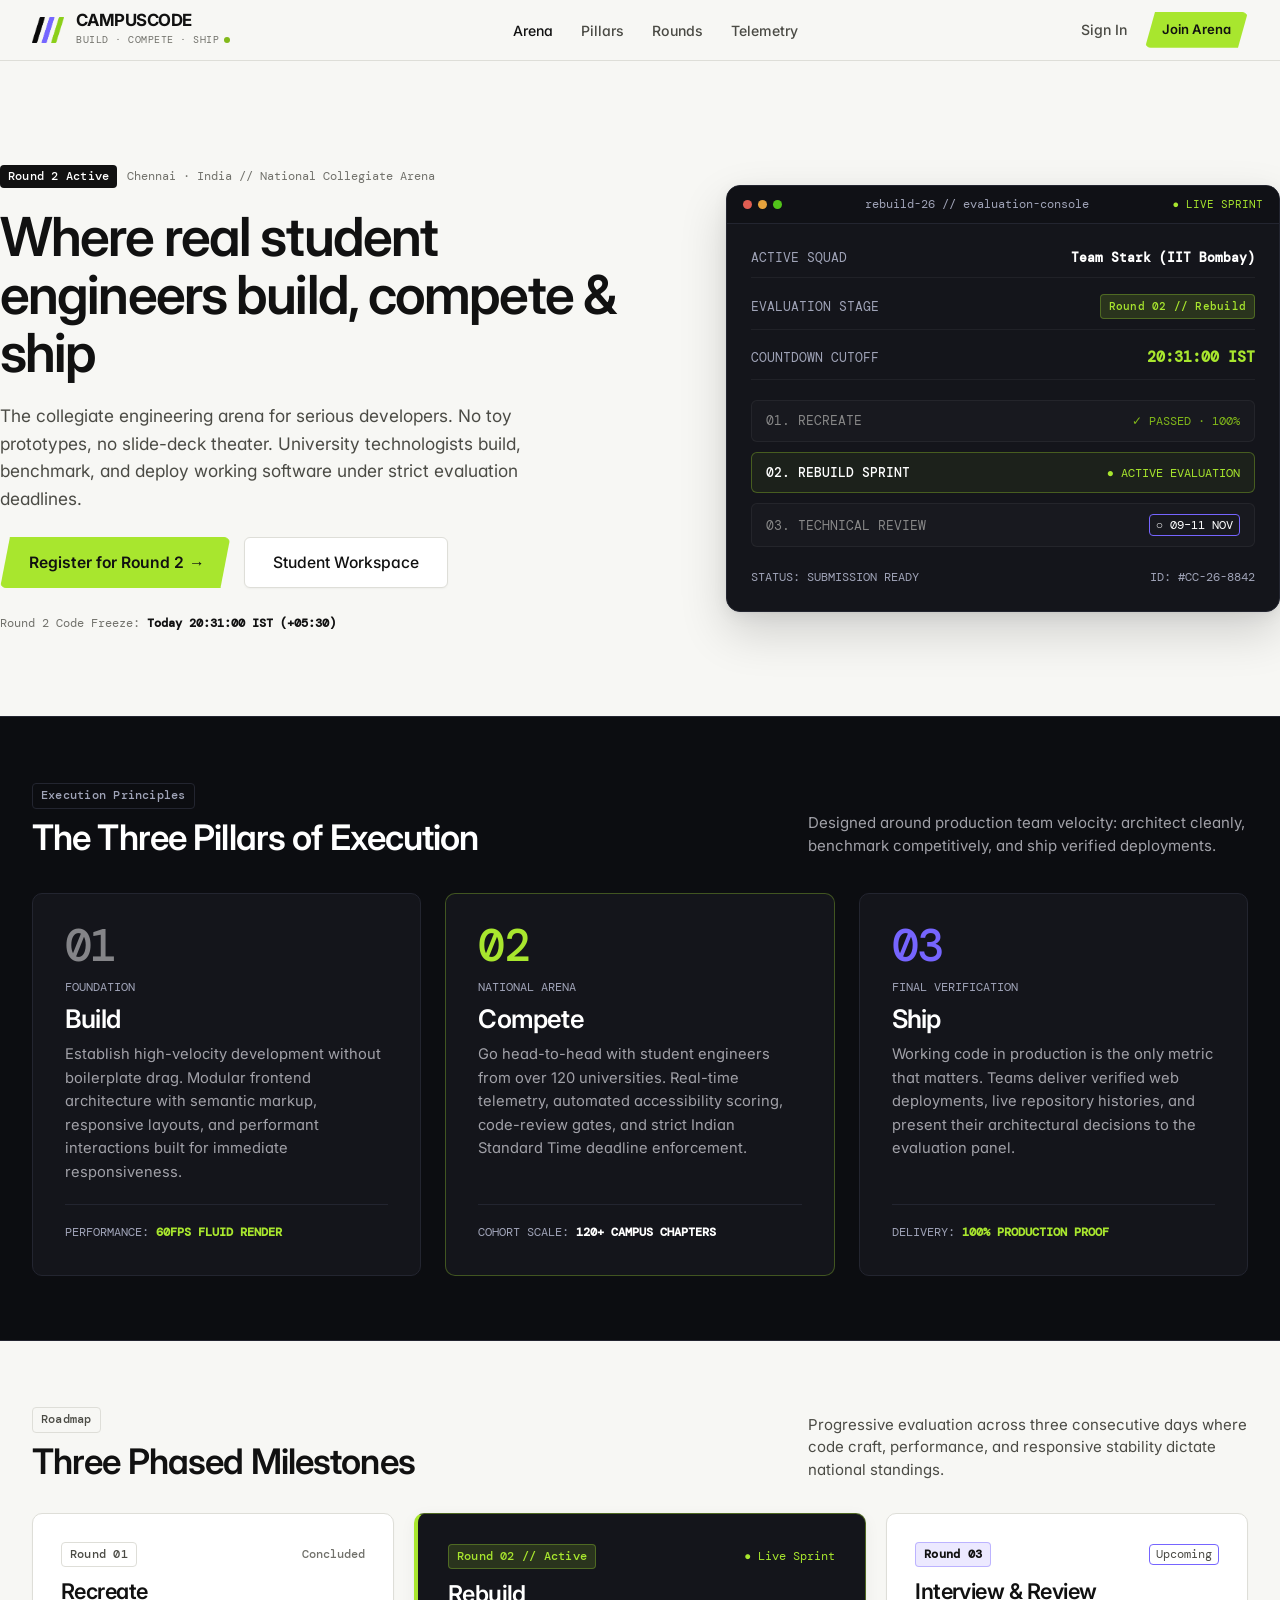
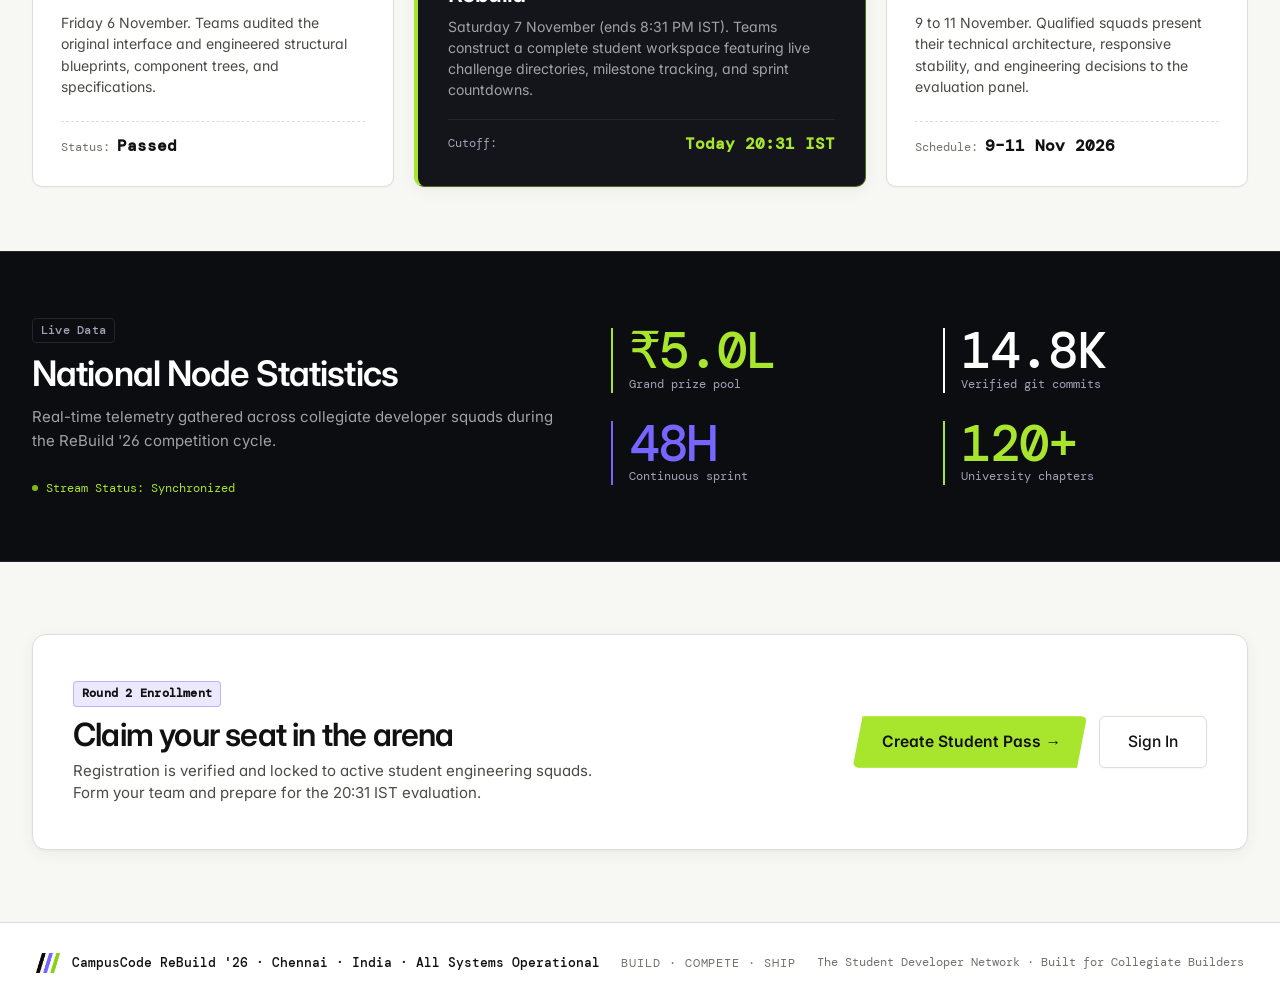
==== index.html @ 606be3c6 "feat(ui): refine slash geometry with unslop principles, responsive viewports, and WCAG AAA contrast" ====
<!DOCTYPE html>
<html lang="en">
<head>
  <meta charset="UTF-8">
  <meta name="viewport" content="width=device-width, initial-scale=1.0">
  <title>CampusCode — ReBuild '26 National Arena | Build · Compete · Ship</title>
  <meta name="description" content="CampusCode ReBuild '26 is the national collegiate hackathon arena. Join student engineering teams building high-impact software across three evaluation rounds.">
  
  <!-- Favicon & Authenticated Brand Asset -->
  <link rel="icon" type="image/png" href="assets/campuscode-logo.png">

  <!-- Typography: Google Fonts Inter & DM Mono -->
  <link rel="preconnect" href="https://fonts.googleapis.com">
  <link rel="preconnect" href="https://fonts.gstatic.com" crossorigin>
  <link href="https://fonts.googleapis.com/css2?family=DM+Mono:ital,wght@0,300;0,400;0,500;1,400&family=Inter:wght@400;500;600;700&display=swap" rel="stylesheet">

  <!-- Core Stylesheet -->
  <link rel="stylesheet" href="css/styles.css">
</head>
<body>

  <!-- Top Sticky Navigation Bar -->
  <header class="site-header">
    <a href="index.html" class="brand-wrapper">
      <img src="assets/campuscode-logo.png" alt="CampusCode Authentic Brand Logo" class="brand-logo-img">
      <div class="brand-info">
        <span class="brand-name">CAMPUSCODE</span>
        <span class="brand-tagline-pill">
          BUILD · COMPETE · SHIP
          <span class="tagline-pulse-dot" aria-hidden="true"></span>
        </span>
      </div>
    </a>

    <nav aria-label="Main Navigation">
      <ul class="nav-links">
        <li><a href="#hero" class="nav-link active">Arena</a></li>
        <li><a href="#pillars" class="nav-link">Pillars</a></li>
        <li><a href="#rounds" class="nav-link">Rounds</a></li>
        <li><a href="#pulse" class="nav-link">Telemetry</a></li>
      </ul>
    </nav>

    <div class="header-actions" style="display: flex; align-items: center; gap: 18px;">
      <a href="login.html" class="nav-link" style="padding: 0; font-size: 0.88rem;">Sign In</a>
      <a href="register.html" class="btn btn-lime btn-sm">Join Arena</a>
    </div>
  </header>

  <main>
    <!-- ====================================================================
         BAND 1 (LIGHT): Asymmetric Hero Stage + Authentic Live Terminal Console
         ==================================================================== -->
    <section class="band-light" id="hero">
      <div class="band-container hero-asymmetric-stage">
        
        <!-- Left Editorial Copy -->
        <div class="hero-editorial-block">
          <div style="display: flex; align-items: center; gap: 10px; flex-wrap: wrap;">
            <span class="slash-badge slash-badge-black">Round 2 Active</span>
            <span class="mono" style="color: var(--text-muted); font-size: 0.78rem;">
              Chennai · India // National Collegiate Arena
            </span>
          </div>

          <h1 class="hero-title-giant">
            Where real student engineers build, compete &amp; ship
          </h1>

          <p class="hero-lead-text">
            The collegiate engineering arena for serious developers. No toy prototypes, no slide-deck theater. University technologists build, benchmark, and deploy working software under strict evaluation deadlines.
          </p>

          <div style="display: flex; gap: 14px; align-items: center; flex-wrap: wrap; margin-top: 4px;">
            <a href="register.html" class="btn btn-lime btn-lg">
              <span>Register for Round 2</span>
              <span class="mono" aria-hidden="true">→</span>
            </a>
            <a href="login.html" class="btn btn-secondary btn-lg">
              <span>Student Workspace</span>
            </a>
          </div>

          <div class="mono" style="font-size: 0.76rem; color: var(--text-muted); margin-top: 6px;">
            Round 2 Code Freeze: <strong style="color: var(--black);">Today 20:31:00 IST (+05:30)</strong>
          </div>
        </div>

        <!-- Right Product Moment: Real Live Terminal Preview -->
        <div class="live-terminal-preview" aria-label="CampusCode Terminal Console">
          <div class="terminal-titlebar">
            <div class="terminal-traffic-dots">
              <span class="traffic-dot" style="background: #e05d52;"></span>
              <span class="traffic-dot" style="background: #e6a23c;"></span>
              <span class="traffic-dot" style="background: #52c41a;"></span>
            </div>
            <div class="terminal-filename">rebuild-26 // evaluation-console</div>
            <div class="mono" style="font-size: 0.68rem; color: var(--lime);">● LIVE SPRINT</div>
          </div>

          <div class="terminal-body">
            <div class="terminal-row">
              <span style="color: var(--text-on-black-muted);">ACTIVE SQUAD</span>
              <strong style="color: #ffffff;">Team Stark (IIT Bombay)</strong>
            </div>

            <div class="terminal-row">
              <span style="color: var(--text-on-black-muted);">EVALUATION STAGE</span>
              <span class="slash-badge slash-badge-lime" style="font-size: 0.7rem;">Round 02 // Rebuild</span>
            </div>

            <div class="terminal-row">
              <span style="color: var(--text-on-black-muted);">COUNTDOWN CUTOFF</span>
              <strong style="color: var(--lime); font-size: 0.95rem;">20:31:00 IST</strong>
            </div>

            <div class="terminal-stages-list">
              <div class="terminal-stage-item">
                <span class="mono" style="color: #888;">01. RECREATE</span>
                <span class="mono" style="color: var(--lime-dark); font-size: 0.75rem;">✓ PASSED · 100%</span>
              </div>
              <div class="terminal-stage-item is-active">
                <span class="mono" style="color: #ffffff; font-weight: 500;">02. REBUILD SPRINT</span>
                <span class="mono" style="color: var(--lime); font-size: 0.75rem;">● ACTIVE EVALUATION</span>
              </div>
              <div class="terminal-stage-item">
                <span class="mono" style="color: #888;">03. TECHNICAL REVIEW</span>
                <span class="mono" style="border: 1px solid var(--purple); border-radius: var(--radius-xs); padding: 1px 6px; color: #ffffff; font-size: 0.75rem;">○ 09–11 NOV</span>
              </div>
            </div>

            <div style="display: flex; justify-content: space-between; align-items: center; padding-top: 6px; font-size: 0.74rem;" class="mono">
              <span style="color: var(--text-on-black-muted);">STATUS: SUBMISSION READY</span>
              <span style="color: var(--text-on-black-muted);">ID: #CC-26-8842</span>
            </div>
          </div>
        </div>

      </div>
    </section>

    <!-- ====================================================================
         BAND 2 (DEEP INK BLACK): Three Pillars of Execution
         ==================================================================== -->
    <section class="band-black" id="pillars">
      <div class="band-container">
        <div style="display: flex; justify-content: space-between; align-items: flex-end; margin-bottom: 36px; flex-wrap: wrap; gap: 20px;">
          <div>
            <span class="slash-badge slash-badge-ghost" style="margin-bottom: 8px;">Execution Principles</span>
            <h2 style="font-size: 2.2rem; color: #ffffff;">The Three Pillars of Execution</h2>
          </div>
          <p style="color: var(--text-on-black-secondary); max-width: 440px; font-size: 0.94rem;">
            Designed around production team velocity: architect cleanly, benchmark competitively, and ship verified deployments.
          </p>
        </div>

        <div class="pillar-asymmetric-row">
          <!-- Pillar 1 -->
          <article class="pillar-monolith-card">
            <div>
              <div class="display-numeral-giant numeral-stroke" style="font-size: 2.8rem; margin-bottom: 12px;">01</div>
              <div class="pillar-lead-tag">FOUNDATION</div>
              <h3 class="pillar-title-large">Build</h3>
              <p class="pillar-body-text">
                Establish high-velocity development without boilerplate drag. Modular frontend architecture with semantic markup, responsive layouts, and performant interactions built for immediate responsiveness.
              </p>
            </div>
            <div style="border-top: 1px solid var(--black-border); padding-top: 14px; margin-top: 20px;" class="mono">
              <span style="font-size: 0.72rem; color: var(--text-on-black-muted);">PERFORMANCE: </span>
              <strong style="color: var(--lime); font-size: 0.78rem;">60FPS FLUID RENDER</strong>
            </div>
          </article>

          <!-- Pillar 2 -->
          <article class="pillar-monolith-card" style="border-color: rgba(168, 230, 46, 0.3);">
            <div>
              <div class="display-numeral-giant numeral-lime" style="font-size: 2.8rem; margin-bottom: 12px;">02</div>
              <div class="pillar-lead-tag">NATIONAL ARENA</div>
              <h3 class="pillar-title-large">Compete</h3>
              <p class="pillar-body-text">
                Go head-to-head with student engineers from over 120 universities. Real-time telemetry, automated accessibility scoring, code-review gates, and strict Indian Standard Time deadline enforcement.
              </p>
            </div>
            <div style="border-top: 1px solid var(--black-border); padding-top: 14px; margin-top: 20px;" class="mono">
              <span style="font-size: 0.72rem; color: var(--text-on-black-muted);">COHORT SCALE: </span>
              <strong style="color: #ffffff; font-size: 0.78rem;">120+ CAMPUS CHAPTERS</strong>
            </div>
          </article>

          <!-- Pillar 3 -->
          <article class="pillar-monolith-card">
            <div>
              <div class="display-numeral-giant numeral-purple" style="font-size: 2.8rem; margin-bottom: 12px;">03</div>
              <div class="pillar-lead-tag">FINAL VERIFICATION</div>
              <h3 class="pillar-title-large">Ship</h3>
              <p class="pillar-body-text">
                Working code in production is the only metric that matters. Teams deliver verified web deployments, live repository histories, and present their architectural decisions to the evaluation panel.
              </p>
            </div>
            <div style="border-top: 1px solid var(--black-border); padding-top: 14px; margin-top: 20px;" class="mono">
              <span style="font-size: 0.72rem; color: var(--text-on-black-muted);">DELIVERY: </span>
              <strong style="color: var(--lime); font-size: 0.78rem;">100% PRODUCTION PROOF</strong>
            </div>
          </article>
        </div>
      </div>
    </section>

    <!-- ====================================================================
         BAND 3 (LIGHT): Evaluation Milestones
         ==================================================================== -->
    <section class="band-light" id="rounds">
      <div class="band-container">
        <div style="display: flex; justify-content: space-between; align-items: flex-end; margin-bottom: 32px; flex-wrap: wrap; gap: 16px;">
          <div>
            <span class="slash-badge slash-badge-ghost" style="margin-bottom: 8px;">Roadmap</span>
            <h2 style="font-size: 2.2rem;">Three Phased Milestones</h2>
          </div>
          <p style="color: var(--text-secondary); max-width: 440px; font-size: 0.94rem;">
            Progressive evaluation across three consecutive days where code craft, performance, and responsive stability dictate national standings.
          </p>
        </div>

        <div class="rounds-summary-grid">
          
          <!-- Round 1 -->
          <article style="background: var(--white); border: 1px solid var(--hairline); border-radius: var(--radius-md); padding: 28px; display: flex; flex-direction: column; justify-content: space-between; box-shadow: var(--shadow-sm);">
            <div>
              <div style="display: flex; justify-content: space-between; align-items: center; margin-bottom: 12px;">
                <span class="slash-badge slash-badge-ghost">Round 01</span>
                <span class="mono" style="font-size: 0.72rem; color: var(--text-muted); font-weight: 500;">Concluded</span>
              </div>
              <h3 style="font-size: 1.35rem; margin-bottom: 8px;">Recreate</h3>
              <p style="font-size: 0.88rem; color: var(--text-secondary); line-height: 1.5;">
                Friday 6 November. Teams audited the original interface and engineered structural blueprints, component trees, and specifications.
              </p>
            </div>
            <div style="border-top: 1px dashed var(--hairline); padding-top: 12px; margin-top: 18px;" class="mono">
              <span style="font-size: 0.72rem; color: var(--text-muted);">Status: </span>
              <strong style="color: var(--black);">Passed</strong>
            </div>
          </article>

          <!-- Round 2 (ACTIVE) -->
          <article style="background: var(--black-surface); color: var(--text-on-black); border: 1px solid rgba(168, 230, 46, 0.4); border-left: 4px solid var(--lime); border-radius: var(--radius-md); padding: 30px; display: flex; flex-direction: column; justify-content: space-between; box-shadow: var(--shadow-card);">
            <div>
              <div style="display: flex; justify-content: space-between; align-items: center; margin-bottom: 12px;">
                <span class="slash-badge slash-badge-lime">Round 02 // Active</span>
                <span class="mono" style="font-size: 0.72rem; color: var(--lime);">● Live Sprint</span>
              </div>
              <h3 style="font-size: 1.45rem; color: #ffffff; margin-bottom: 8px;">Rebuild</h3>
              <p style="font-size: 0.88rem; color: var(--text-on-black-secondary); line-height: 1.5;">
                Saturday 7 November (ends 8:31 PM IST). Teams construct a complete student workspace featuring live challenge directories, milestone tracking, and sprint countdowns.
              </p>
            </div>
            <div style="border-top: 1px solid var(--black-border); padding-top: 12px; margin-top: 18px; display: flex; justify-content: space-between; align-items: center;" class="mono">
              <span style="font-size: 0.72rem; color: var(--text-on-black-muted);">Cutoff:</span>
              <strong style="color: var(--lime);">Today 20:31 IST</strong>
            </div>
          </article>

          <!-- Round 3 -->
          <article style="background: var(--white); border: 1px solid var(--hairline); border-radius: var(--radius-md); padding: 28px; display: flex; flex-direction: column; justify-content: space-between; box-shadow: var(--shadow-sm);">
            <div>
              <div style="display: flex; justify-content: space-between; align-items: center; margin-bottom: 12px;">
                <span class="slash-badge slash-badge-purple">Round 03</span>
                <span class="mono" style="font-size: 0.72rem; color: var(--text-secondary); border: 1px solid var(--purple); border-radius: var(--radius-xs); padding: 1px 6px;">Upcoming</span>
              </div>
              <h3 style="font-size: 1.35rem; margin-bottom: 8px;">Interview &amp; Review</h3>
              <p style="font-size: 0.88rem; color: var(--text-secondary); line-height: 1.5;">
                9 to 11 November. Qualified squads present their technical architecture, responsive stability, and engineering decisions to the evaluation panel.
              </p>
            </div>
            <div style="border-top: 1px dashed var(--hairline); padding-top: 12px; margin-top: 18px;" class="mono">
              <span style="font-size: 0.72rem; color: var(--text-muted);">Schedule: </span>
              <strong style="color: var(--black);">9–11 Nov 2026</strong>
            </div>
          </article>

        </div>
      </div>
    </section>

    <!-- ====================================================================
         BAND 4 (DEEP INK BLACK): Arena Telemetry
         ==================================================================== -->
    <section class="band-black" id="pulse">
      <div class="band-container telemetry-grid-split">
        <div>
          <span class="slash-badge slash-badge-ghost" style="margin-bottom: 10px;">Live Data</span>
          <h2 style="font-size: 2.2rem; color: #ffffff; margin-bottom: 12px;">
            National Node Statistics
          </h2>
          <p style="color: var(--text-on-black-secondary); font-size: 0.94rem; line-height: 1.6; margin-bottom: 20px;">
            Real-time telemetry gathered across collegiate developer squads during the ReBuild '26 competition cycle.
          </p>
          <div style="display: inline-flex; align-items: center; gap: 8px;" class="mono">
            <span class="tagline-pulse-dot"></span>
            <span style="font-size: 0.75rem; color: var(--lime);">Stream Status: Synchronized</span>
          </div>
        </div>

        <div class="telemetry-stats-grid">
          <div style="border-left: 2px solid var(--lime); padding-left: 16px;">
            <div class="display-numeral-giant numeral-lime" style="font-size: 3.2rem;">₹5.0L</div>
            <div class="mono" style="font-size: 0.75rem; color: var(--text-on-black-muted);">Grand prize pool</div>
          </div>
          <div style="border-left: 2px solid #ffffff; padding-left: 16px;">
            <div class="display-numeral-giant" style="font-size: 3.2rem; color: #ffffff;">14.8K</div>
            <div class="mono" style="font-size: 0.75rem; color: var(--text-on-black-muted);">Verified git commits</div>
          </div>
          <div style="border-left: 2px solid var(--purple); padding-left: 16px;">
            <div class="display-numeral-giant numeral-purple" style="font-size: 3.2rem;">48H</div>
            <div class="mono" style="font-size: 0.75rem; color: var(--text-on-black-muted);">Continuous sprint</div>
          </div>
          <div style="border-left: 2px solid var(--lime); padding-left: 16px;">
            <div class="display-numeral-giant numeral-lime" style="font-size: 3.2rem;">120+</div>
            <div class="mono" style="font-size: 0.75rem; color: var(--text-on-black-muted);">University chapters</div>
          </div>
        </div>
      </div>
    </section>

    <!-- ====================================================================
         BAND 5 (LIGHT): Call to Action
         ==================================================================== -->
    <section class="band-light" style="padding: 72px 0;">
      <div class="band-container">
        <div style="background: var(--white); border: 1px solid var(--hairline); border-radius: var(--radius-lg); box-shadow: var(--shadow-card); padding: 44px 40px; display: flex; align-items: center; justify-content: space-between; gap: 32px; flex-wrap: wrap;">
          <div>
            <span class="slash-badge slash-badge-purple" style="margin-bottom: 10px;">Round 2 Enrollment</span>
            <h2 style="font-size: 2rem; margin-bottom: 6px;">Claim your seat in the arena</h2>
            <p style="color: var(--text-secondary); max-width: 520px; font-size: 0.94rem;">
              Registration is verified and locked to active student engineering squads. Form your team and prepare for the 20:31 IST evaluation.
            </p>
          </div>

          <div style="display: flex; gap: 12px; align-items: center; flex-wrap: wrap;">
            <a href="register.html" class="btn btn-lime btn-lg">
              <span>Create Student Pass</span>
              <span class="mono" aria-hidden="true">→</span>
            </a>
            <a href="login.html" class="btn btn-secondary btn-lg">
              <span>Sign In</span>
            </a>
          </div>
        </div>
      </div>
    </section>
  </main>

  <!-- Official Footer -->
  <footer style="border-top: 1px solid var(--hairline); background: var(--white); padding: 28px 36px; display: flex; align-items: center; justify-content: space-between; flex-wrap: wrap; gap: 16px;">
    <div style="display: flex; align-items: center; gap: 12px;">
      <img src="assets/campuscode-logo.png" alt="CampusCode Mark" style="width: 24px; height: 24px; object-fit: contain;">
      <span class="mono" style="font-weight: 500; color: var(--black); font-size: 0.8rem;">
        CampusCode ReBuild '26 · Chennai · India · All Systems Operational
      </span>
    </div>

    <div class="mono" style="color: var(--text-muted); font-size: 0.75rem; letter-spacing: 0.08em;">
      BUILD · COMPETE · SHIP
    </div>

    <div class="mono" style="font-size: 0.74rem; color: var(--text-muted);">
      The Student Developer Network · Built for Collegiate Builders
    </div>
  </footer>

  <script src="js/app.js"></script>
</body>
</html>
---- css/styles.css ----
/* ==========================================================================
   CampusCode ReBuild '26 — Architectural Engineering Design System
   Refined with Unslop: Craft, quiet chrome, deliberate typography & real moments.
   ========================================================================== */

@import url('https://fonts.googleapis.com/css2?family=DM+Mono:ital,wght@0,300;0,400;0,500;1,400&family=Inter:wght@400;500;600;700&display=swap');

:root {
  /* Brand Primitive Hexes (STRICTLY PRESERVED) */
  --canvas: #f7f7f4;
  --white: #ffffff;
  --hairline: #deded8;
  --hairline-dark: #26262b;
  --purple: #7665ff;
  --purple-light: rgba(118, 101, 255, 0.1);
  --lime: #a8e62e;
  --lime-dark: #82b91a;
  --black: #111111;

  /* Refined Neutral Ink Ramps */
  --black-band: #0c0d11;
  --black-surface: #14151b;
  --black-surface-raised: #1c1d25;
  --black-border: #232530;

  /* Semantic Roles */
  --bg-canvas: var(--canvas);
  --bg-card: var(--white);
  --border-key: 1px solid var(--black);
  --border-hairline: 1px solid var(--hairline);

  --text-primary: #111111;
  --text-secondary: #4b4b45;
  --text-muted: #71716b;
  --text-on-black: #ededed;
  --text-on-black-secondary: #a1a1a8;
  --text-on-black-muted: #a0a4b8;

  /* Calibrated Soft Shadows (Zero Clipping Glitches) */
  --shadow-sm: 0 1px 2px rgba(0, 0, 0, 0.04);
  --shadow-card: 0 4px 16px rgba(0, 0, 0, 0.05), 0 1px 2px rgba(0, 0, 0, 0.03);
  --shadow-floating: 0 16px 40px rgba(0, 0, 0, 0.12), 0 2px 6px rgba(0, 0, 0, 0.04);
  --shadow-dock: 0 16px 36px rgba(0, 0, 0, 0.35), 0 0 0 1px rgba(255, 255, 255, 0.1);

  /* Radii Scale (Nested Math) */
  --radius-xs: 4px;
  --radius-sm: 6px;
  --radius-md: 10px;
  --radius-lg: 14px;
  --radius-pill: 9999px;

  /* Typography */
  --font-sans: 'Inter', -apple-system, BlinkMacSystemFont, "Segoe UI", Roboto, sans-serif;
  --font-mono: 'DM Mono', ui-monospace, SFMono-Regular, Menlo, Monaco, Consolas, monospace;

  /* Signature Architectural 15° Angle (Used only on intentional accents) */
  --slash-angle: -15deg;
  --slash-clip-btn: polygon(10px 0%, 100% 0%, calc(100% - 10px) 100%, 0% 100%);
  --slash-clip-tag: polygon(6px 0%, 100% 0%, calc(100% - 6px) 100%, 0% 100%);

  /* Animation Easing */
  --ease-standard: cubic-bezier(0.22, 1, 0.36, 1);
}

/* ==========================================================================
   Base & Reset
   ========================================================================== */
*, *::before, *::after {
  box-sizing: border-box;
  margin: 0;
  padding: 0;
}

html {
  font-size: 16px;
  scroll-behavior: smooth;
  -webkit-font-smoothing: antialiased;
  -moz-osx-font-smoothing: grayscale;
  background-color: var(--bg-canvas);
  color: var(--text-primary);
  font-family: var(--font-sans);
}

body {
  min-height: 100vh;
  background-color: var(--bg-canvas);
  color: var(--text-primary);
  line-height: 1.5;
  overflow-x: hidden;
  position: relative;
  font-feature-settings: "cv02", "cv03", "cv04", "cv11";
}

:focus-visible {
  outline: 2px solid var(--lime-dark);
  outline-offset: 2px;
}

/* Cursor slash: quieted */
#cursor-slash {
  display: none !important;
}

/* ==========================================================================
   Alternating Full-Width Bands
   ========================================================================== */
.band-light {
  width: 100%;
  background: var(--bg-canvas);
  color: var(--text-primary);
  position: relative;
  padding: 64px 0;
}

.band-black {
  width: 100%;
  background: var(--black-band);
  color: var(--text-on-black);
  position: relative;
  padding: 64px 0;
  border-top: 1px solid var(--black-border);
  border-bottom: 1px solid var(--black-border);
}

.band-container {
  width: 100%;
  max-width: 1320px;
  margin: 0 auto;
  padding: 0 32px;
}

/* Overview Specific Light & Track Bands */
.overview-hero-light {
  padding: 28px 0 20px 0;
  min-height: 180px;
}

.overview-track-band {
  background: var(--black-band);
  color: var(--text-on-black);
  border-top: 1px solid var(--black-border);
  border-bottom: 1px solid var(--black-border);
  padding: 24px 0 36px 0;
  margin-top: 0 !important;
}

.band-seam-top-angled {
  margin-top: 0;
}

/* ==========================================================================
   Typography & Hierarchy
   ========================================================================== */
h1, h2, h3, h4 {
  font-family: var(--font-sans);
  color: inherit;
  font-weight: 600;
  letter-spacing: -0.025em;
  line-height: 1.15;
}

.mono {
  font-family: var(--font-mono);
  font-feature-settings: "tnum";
  font-variant-numeric: tabular-nums;
}

.display-numeral-giant {
  font-family: var(--font-mono);
  font-weight: 500;
  line-height: 0.9;
  letter-spacing: -0.04em;
  font-variant-numeric: tabular-nums;
}

.numeral-lime {
  color: var(--lime);
}

.numeral-purple {
  color: var(--purple);
}

.numeral-stroke {
  color: rgba(255, 255, 255, 0.48);
}

/* ==========================================================================
   Buttons & Status Badges
   ========================================================================== */
.btn {
  font-family: var(--font-sans);
  font-weight: 500;
  font-size: 0.9rem;
  display: inline-flex;
  align-items: center;
  justify-content: center;
  gap: 8px;
  padding: 10px 22px;
  cursor: pointer;
  text-decoration: none;
  border-radius: var(--radius-sm);
  transition: background-color 150ms ease, border-color 150ms ease, transform 100ms ease;
  user-select: none;
  border: 1px solid transparent;
  white-space: nowrap;
}

.btn:active {
  transform: scale(0.98);
}

/* The ONE primary action per screen */
.btn-lime {
  background-color: var(--lime);
  color: var(--black);
  border-color: var(--lime);
  font-weight: 600;
  clip-path: var(--slash-clip-btn);
}

.btn-lime:hover {
  background-color: #9fe223;
}

.btn-black {
  background-color: var(--black);
  color: #ffffff;
  border-color: var(--black);
}

.btn-black:hover {
  background-color: #222226;
}

.btn-secondary {
  background-color: var(--white);
  color: var(--text-primary);
  border: 1px solid var(--hairline);
  box-shadow: var(--shadow-sm);
}

.btn-secondary:hover {
  background-color: #f4f4f0;
  border-color: #cccbc4;
}

.band-black .btn-secondary {
  background-color: var(--black-surface);
  color: var(--text-on-black);
  border-color: var(--black-border);
}

.band-black .btn-secondary:hover {
  background-color: var(--black-surface-raised);
  border-color: #383a48;
}

.btn-sm {
  padding: 7px 16px;
  font-size: 0.82rem;
}

.btn-lg {
  padding: 13px 28px;
  font-size: 0.98rem;
}

/* Quiet Micro-Badges */
.slash-badge {
  font-family: var(--font-mono);
  font-size: 0.72rem;
  font-weight: 500;
  padding: 3px 8px;
  border-radius: var(--radius-xs);
  display: inline-flex;
  align-items: center;
  gap: 6px;
  letter-spacing: 0.02em;
}

.slash-badge-lime {
  background: rgba(168, 230, 46, 0.18);
  color: #4f740a;
  border: 1px solid rgba(168, 230, 46, 0.4);
}

.band-black .slash-badge-lime {
  background: rgba(168, 230, 46, 0.15);
  color: var(--lime);
  border: 1px solid rgba(168, 230, 46, 0.3);
}

.slash-badge-black {
  background: var(--black);
  color: #ffffff;
}

.slash-badge-purple {
  background: rgba(118, 101, 255, 0.14);
  color: var(--black);
  font-weight: 600;
  border: 1px solid rgba(118, 101, 255, 0.4);
}

.rounds-summary-grid .slash-badge-lime,
.live-terminal-preview .slash-badge-lime {
  background: rgba(168, 230, 46, 0.15);
  color: var(--lime);
  border: 1px solid rgba(168, 230, 46, 0.3);
}

.slash-badge-ghost {
  background: transparent;
  border: 1px solid var(--hairline);
  color: var(--text-secondary);
}

.band-black .slash-badge-ghost {
  border-color: var(--black-border);
  color: var(--text-on-black-muted);
}

/* ==========================================================================
   Header & Navigation
   ========================================================================== */
.site-header {
  position: sticky;
  top: 0;
  z-index: 100;
  background: rgba(247, 247, 244, 0.94);
  backdrop-filter: blur(12px);
  -webkit-backdrop-filter: blur(12px);
  border-bottom: 1px solid var(--hairline);
  padding: 12px 32px;
  display: flex;
  align-items: center;
  justify-content: space-between;
}

.brand-wrapper {
  display: inline-flex;
  align-items: center;
  gap: 12px;
  text-decoration: none;
  color: var(--text-primary);
}

.brand-logo-img {
  width: 32px;
  height: 32px;
  object-fit: contain;
  display: block;
}

.brand-info {
  display: flex;
  flex-direction: column;
}

.brand-name {
  font-weight: 700;
  font-size: 1.05rem;
  letter-spacing: -0.03em;
  line-height: 1;
}

.brand-tagline-pill {
  display: inline-flex;
  align-items: center;
  gap: 5px;
  font-family: var(--font-mono);
  font-size: 0.65rem;
  color: var(--text-muted);
  letter-spacing: 0.05em;
  margin-top: 3px;
}

.tagline-pulse-dot {
  width: 6px;
  height: 6px;
  border-radius: 50%;
  background: var(--lime-dark);
  display: inline-block;
}

.nav-links {
  display: flex;
  align-items: center;
  gap: 28px;
  list-style: none;
}

.nav-link {
  font-size: 0.88rem;
  font-weight: 500;
  color: var(--text-secondary);
  text-decoration: none;
  transition: color 150ms ease;
}

.nav-link:hover,
.nav-link.active {
  color: var(--black);
}

.header-actions {
  display: flex;
  align-items: center;
  gap: 12px;
}

/* ==========================================================================
   Landing Hero: Refined Split & Live Terminal Console Preview
   ========================================================================== */
.hero-asymmetric-stage {
  display: grid;
  grid-template-columns: 1.15fr 0.95fr;
  gap: 56px;
  align-items: center;
  padding: 40px 0 20px 0;
}

.hero-editorial-block {
  display: flex;
  flex-direction: column;
  gap: 20px;
}

.hero-title-giant {
  font-size: clamp(2.6rem, 4.2vw, 3.8rem);
  font-weight: 600;
  letter-spacing: -0.035em;
  line-height: 1.08;
  color: var(--black);
}

.hero-title-giant .slash-accent {
  color: var(--black);
  position: relative;
  font-style: normal;
}

.hero-lead-text {
  font-size: 1.08rem;
  color: var(--text-secondary);
  line-height: 1.6;
  max-width: 580px;
}

/* The Authentic Product Moment: Live Terminal Preview */
.live-terminal-preview {
  background: var(--black-surface);
  border: 1px solid var(--black-border);
  border-radius: var(--radius-lg);
  box-shadow: var(--shadow-card), 0 20px 48px rgba(0, 0, 0, 0.16);
  overflow: hidden;
}

.terminal-titlebar {
  background: #101116;
  border-bottom: 1px solid var(--black-border);
  padding: 10px 16px;
  display: flex;
  align-items: center;
  justify-content: space-between;
}

.terminal-traffic-dots {
  display: flex;
  align-items: center;
  gap: 6px;
}

.traffic-dot {
  width: 9px;
  height: 9px;
  border-radius: 50%;
  background: #2a2b36;
}

.terminal-filename {
  font-family: var(--font-mono);
  font-size: 0.72rem;
  color: var(--text-on-black-muted);
}

.terminal-body {
  padding: 24px;
  color: var(--text-on-black);
  display: flex;
  flex-direction: column;
  gap: 16px;
}

.terminal-row {
  display: flex;
  justify-content: space-between;
  align-items: center;
  font-family: var(--font-mono);
  font-size: 0.8rem;
  padding-bottom: 10px;
  border-bottom: 1px solid rgba(255, 255, 255, 0.05);
}

.terminal-row:last-child {
  border-bottom: none;
  padding-bottom: 0;
}

.terminal-stages-list {
  display: flex;
  flex-direction: column;
  gap: 10px;
  margin-top: 4px;
}

.terminal-stage-item {
  display: flex;
  align-items: center;
  justify-content: space-between;
  background: rgba(255, 255, 255, 0.02);
  border: 1px solid rgba(255, 255, 255, 0.05);
  border-radius: var(--radius-sm);
  padding: 10px 14px;
  font-size: 0.82rem;
}

.terminal-stage-item.is-active {
  background: rgba(168, 230, 46, 0.06);
  border-color: rgba(168, 230, 46, 0.3);
}

/* ==========================================================================
   Pillars & Milestones Sections
   ========================================================================== */
.pillar-asymmetric-row {
  display: grid;
  grid-template-columns: repeat(3, 1fr);
  gap: 24px;
  align-items: stretch;
}

.pillar-monolith-card {
  background: var(--black-surface);
  border: 1px solid var(--black-border);
  border-radius: var(--radius-md);
  padding: 32px;
  display: flex;
  flex-direction: column;
  justify-content: space-between;
  transition: border-color 150ms ease;
}

.pillar-monolith-card:hover {
  border-color: #383a48;
}

.pillar-lead-tag {
  font-family: var(--font-mono);
  font-size: 0.72rem;
  color: var(--text-on-black-muted);
  margin-bottom: 8px;
}

.pillar-title-large {
  font-size: 1.6rem;
  font-weight: 600;
  letter-spacing: -0.03em;
  color: #ffffff;
  margin-bottom: 10px;
}

.pillar-body-text {
  font-size: 0.92rem;
  color: var(--text-on-black-secondary);
  line-height: 1.6;
}

/* ==========================================================================
   Dashboard Overview: Horizontal 3-Round Timeline (The Centerpiece)
   ========================================================================== */
.telemetry-strip {
  width: 100%;
  background: #0f1015;
  color: var(--text-on-black-secondary);
  padding: 9px 32px;
  border-bottom: 1px solid var(--black-border);
  display: flex;
  align-items: center;
  justify-content: space-between;
  font-family: var(--font-mono);
  font-size: 0.76rem;
  overflow-x: auto;
  white-space: nowrap;
  gap: 20px;
}

.telemetry-item {
  display: inline-flex;
  align-items: center;
  gap: 6px;
}

.telemetry-item strong {
  color: #ffffff;
  font-weight: 500;
}

.telemetry-slash-divider {
  color: #2b2c36;
}

.round-track-hero {
  background: var(--black-surface);
  border: 1px solid var(--black-border);
  border-radius: var(--radius-lg);
  padding: 24px 28px;
  margin: 10px 0;
  position: relative;
}

.track-header-row {
  display: flex;
  align-items: center;
  justify-content: space-between;
  margin-bottom: 18px;
  flex-wrap: wrap;
  gap: 12px;
}

.track-stages-container {
  display: grid;
  grid-template-columns: 0.9fr 1.3fr 0.9fr;
  gap: 20px;
  align-items: stretch;
  position: relative;
}

.track-stage-block {
  padding: 24px;
  background: #101116;
  border: 1px solid var(--black-border);
  border-radius: var(--radius-md);
  display: flex;
  flex-direction: column;
  justify-content: space-between;
}

.stage-passed {
  border-left: 3px solid #3d3e48;
}

.stage-title {
  font-size: 1.3rem;
  font-weight: 600;
  margin-bottom: 6px;
}

.stage-meta {
  font-family: var(--font-mono);
  font-size: 0.74rem;
  color: var(--text-on-black-muted);
}

.stage-active-centerpiece {
  background: #13141a;
  border: 1px solid rgba(168, 230, 46, 0.4);
  border-left: 4px solid var(--lime);
  border-radius: var(--radius-md);
  padding: 20px 24px;
  display: flex;
  flex-direction: column;
  justify-content: space-between;
}

.stage-active-badge-row {
  display: flex;
  align-items: center;
  justify-content: space-between;
  margin-bottom: 12px;
}

.stage-upcoming {
  border-left: 3px solid rgba(118, 101, 255, 0.4);
}

/* 3D Flip Clock Centerpiece */
.flip-clock-centerpiece {
  display: flex;
  align-items: center;
  justify-content: center;
  gap: 12px;
  margin: 16px 0;
}

.flip-unit-box {
  display: flex;
  flex-direction: column;
  align-items: center;
  gap: 5px;
}

.flip-plate-slanted {
  position: relative;
  width: 62px;
  height: 66px;
  background: #0d0e12;
  border: 1px solid #232530;
  border-radius: var(--radius-sm);
  display: flex;
  align-items: center;
  justify-content: center;
  box-shadow: inset 0 1px 3px rgba(0, 0, 0, 0.6);
}

.flip-plate-slanted::after {
  content: "";
  position: absolute;
  left: 0;
  right: 0;
  top: 50%;
  height: 1px;
  background: rgba(0, 0, 0, 0.8);
  box-shadow: 0 1px 0 rgba(255, 255, 255, 0.08);
  z-index: 5;
}

.flip-digits-lime {
  font-family: var(--font-mono);
  font-size: 2rem;
  font-weight: 500;
  color: var(--lime);
  letter-spacing: -0.02em;
  line-height: 1;
}

.flip-label-small {
  font-family: var(--font-mono);
  font-size: 0.62rem;
  color: var(--text-on-black-muted);
  letter-spacing: 0.06em;
}

.flip-colon-sep {
  font-family: var(--font-mono);
  font-size: 1.8rem;
  font-weight: 500;
  color: #444654;
  margin-bottom: 18px;
}

/* ==========================================================================
   Rotating 3D Cylindrical Carousel (My Events View)
   ========================================================================== */
.carousel-3d-stage {
  perspective: 1400px;
  transform-style: preserve-3d;
  width: 100%;
  height: 440px;
  position: relative;
  display: flex;
  align-items: center;
  justify-content: center;
  margin: 10px 0 30px 0;
  user-select: none;
}

.carousel-3d-wheel {
  position: relative;
  width: 440px;
  height: 280px;
  transform-style: preserve-3d;
  transition: transform 0.5s var(--ease-standard);
  cursor: grab;
}

.carousel-3d-wheel:active {
  cursor: grabbing;
}

.carousel-card-3d {
  position: absolute;
  inset: 0;
  transform-style: preserve-3d;
  transition: transform 0.5s var(--ease-standard), opacity 0.3s ease, filter 0.3s ease;
  will-change: transform, opacity;
  pointer-events: auto;
  cursor: pointer;
}

.carousel-card-3d[aria-hidden="false"] {
  z-index: 10;
}

.carousel-card-inner {
  position: relative;
  width: 100%;
  height: 100%;
  transform-style: preserve-3d;
  transition: transform 0.5s var(--ease-standard);
}

.carousel-card-3d.is-flipped .carousel-card-inner {
  transform: rotateY(180deg);
}

.carousel-card-face {
  position: absolute;
  inset: 0;
  padding: 28px;
  display: flex;
  flex-direction: column;
  justify-content: space-between;
  border-radius: var(--radius-md);
  backface-visibility: hidden;
  -webkit-backface-visibility: hidden;
}

.carousel-face-front {
  background: var(--white);
  border: 1px solid var(--black);
  box-shadow: var(--shadow-card);
}

.carousel-face-back {
  background: var(--black-surface);
  color: var(--text-on-black);
  border: 1px solid rgba(168, 230, 46, 0.4);
  box-shadow: 0 12px 32px rgba(0, 0, 0, 0.3);
  transform: rotateY(180deg);
}

.card-slot-0 {
  transform: rotateY(0deg) translateZ(340px);
  opacity: 1;
}

.card-slot-1 {
  transform: rotateY(120deg) translateZ(340px);
  opacity: 0.32;
  filter: blur(1.5px);
}

.card-slot-2 {
  transform: rotateY(240deg) translateZ(340px);
  opacity: 0.32;
  filter: blur(1.5px);
}

.carousel-nav-controls {
  display: flex;
  align-items: center;
  justify-content: center;
  gap: 16px;
  margin-top: 0;
  margin-bottom: 24px;
}

/* ==========================================================================
   Dashboard View Routing (Clean Opacity + Transform, No Blade Bleed)
   ========================================================================== */
.dashboard-view-panel {
  display: none;
  opacity: 0;
  transform: translateY(6px);
  transition: opacity 180ms var(--ease-standard), transform 180ms var(--ease-standard);
}

.dashboard-view-panel.active {
  display: block;
  opacity: 1;
  transform: translateY(0);
}

#slab-wipe-overlay {
  display: none !important;
}

/* ==========================================================================
   Floating Bottom Dock (Clean Pill Navigation)
   ========================================================================== */
.floating-bottom-dock {
  position: fixed;
  bottom: 20px;
  left: 50%;
  transform: translateX(-50%);
  z-index: 1000;
  background: rgba(16, 17, 22, 0.94);
  backdrop-filter: blur(16px);
  -webkit-backdrop-filter: blur(16px);
  border: 1px solid rgba(255, 255, 255, 0.12);
  border-radius: var(--radius-pill);
  box-shadow: var(--shadow-dock);
  padding: 6px 8px;
  display: flex;
  align-items: center;
  gap: 4px;
}

.dock-item-btn {
  display: inline-flex;
  align-items: center;
  gap: 7px;
  padding: 8px 16px;
  background: transparent;
  border: none;
  border-radius: var(--radius-pill);
  color: #9c9ca4;
  font-family: var(--font-sans);
  font-size: 0.85rem;
  font-weight: 500;
  cursor: pointer;
  transition: color 150ms ease, background-color 150ms ease;
  text-decoration: none;
}

.dock-item-btn:hover {
  color: #ffffff;
  background: rgba(255, 255, 255, 0.08);
}

.dock-item-btn.active {
  background: var(--lime);
  color: var(--black);
  font-weight: 600;
}

.dock-badge-pill {
  font-family: var(--font-mono);
  font-size: 0.65rem;
  font-weight: 600;
  background: rgba(255, 255, 255, 0.15);
  color: #ffffff;
  padding: 1px 6px;
  border-radius: var(--radius-pill);
}

.dock-item-btn.active .dock-badge-pill {
  background: var(--black);
  color: var(--lime);
}

/* Profile Popover */
.profile-popover-backdrop {
  position: fixed;
  inset: 0;
  background: rgba(0, 0, 0, 0.4);
  backdrop-filter: blur(4px);
  z-index: 998;
  display: none;
  opacity: 0;
  transition: opacity 150ms ease;
}

.profile-popover-backdrop.is-open {
  display: block;
  opacity: 1;
}

.profile-popover-modal {
  position: fixed;
  bottom: 84px;
  left: 50%;
  transform: translateX(-50%) translateY(10px);
  width: 360px;
  background: var(--white);
  border: 1px solid var(--hairline);
  border-radius: var(--radius-lg);
  box-shadow: var(--shadow-floating);
  padding: 24px;
  z-index: 1001;
  display: none;
  opacity: 0;
  transition: opacity 180ms var(--ease-standard), transform 180ms var(--ease-standard);
}

.profile-popover-modal.is-open {
  display: block;
  opacity: 1;
  transform: translateX(-50%) translateY(0);
}

/* ==========================================================================
   Split-Screen Login & Register
   ========================================================================== */
.auth-split-wrapper {
  display: grid;
  grid-template-columns: 1fr 1fr;
  min-height: calc(100vh - 65px);
  position: relative;
}

.auth-split-left-band {
  background: var(--black-band);
  color: var(--text-on-black);
  padding: 56px 64px;
  display: flex;
  flex-direction: column;
  justify-content: space-between;
  border-right: 1px solid var(--black-border);
}

.auth-split-right-band {
  background: var(--canvas);
  padding: 48px;
  display: flex;
  align-items: center;
  justify-content: center;
}

.auth-card-angled {
  width: 100%;
  max-width: 460px;
  background: var(--white);
  border: 1px solid var(--hairline);
  border-radius: var(--radius-lg);
  box-shadow: var(--shadow-card);
  padding: 36px 40px;
}

/* Form Controls */
.form-group {
  display: flex;
  flex-direction: column;
  gap: 6px;
  margin-bottom: 20px;
}

.form-label {
  font-family: var(--font-sans);
  font-size: 0.82rem;
  font-weight: 500;
  color: var(--text-primary);
  display: flex;
  justify-content: space-between;
}

.form-input {
  width: 100%;
  padding: 11px 14px;
  font-family: var(--font-sans);
  font-size: 0.94rem;
  background: #ffffff;
  border: 1px solid var(--hairline);
  border-radius: var(--radius-sm);
  color: var(--text-primary);
  transition: border-color 150ms ease, box-shadow 150ms ease;
}

.form-input:focus {
  border-color: var(--black);
  outline: none;
  box-shadow: 0 0 0 1px var(--black);
}

.form-input.is-invalid {
  border-color: #dc2626;
  background: #fffafa;
}

.form-input.is-valid {
  border-color: var(--lime-dark);
}

.form-error-msg {
  font-family: var(--font-mono);
  font-size: 0.72rem;
  color: #dc2626;
  display: none;
}

.form-input.is-invalid + .form-error-msg,
.input-with-action.is-invalid + .form-error-msg,
.form-group.is-invalid > .form-error-msg {
  display: block;
}

.input-with-action.is-invalid .form-input {
  border-color: #dc2626;
  background: #fffafa;
}

/* Wizard Indicators */
.wizard-slanted-track {
  display: grid;
  grid-template-columns: repeat(3, 1fr);
  gap: 8px;
  margin-bottom: 24px;
}

.wizard-bar-segment {
  height: 6px;
  background: var(--hairline);
  border-radius: var(--radius-xs);
  transition: background-color 200ms ease;
}

.wizard-bar-segment.active {
  background: var(--lime-dark);
}

.wizard-bar-segment.completed {
  background: var(--black);
}

/* ==========================================================================
   Prefers-Reduced-Motion Compliance
   ========================================================================== */
@media (prefers-reduced-motion: reduce) {
  *, *::before, *::after {
    animation-duration: 0.01ms !important;
    animation-iteration-count: 1 !important;
    transition-duration: 0.01ms !important;
    scroll-behavior: auto !important;
  }

  .carousel-3d-wheel,
  .carousel-card-3d,
  .carousel-card-inner {
    transition: none !important;
  }
}

/* Responsive */
@media (max-width: 1080px) {
  .hero-asymmetric-stage {
    grid-template-columns: 1fr;
    gap: 40px;
  }
  .track-stages-container {
    grid-template-columns: 1fr;
  }
  .pillar-asymmetric-row {
    grid-template-columns: 1fr;
  }
  .auth-split-wrapper {
    grid-template-columns: 1fr;
  }
  .auth-split-left-band {
    display: none;
  }
}

.rounds-summary-grid {
  display: grid;
  grid-template-columns: 1fr 1.25fr 1fr;
  gap: 20px;
  align-items: stretch;
}

.telemetry-grid-split {
  display: grid;
  grid-template-columns: 1fr 1.2fr;
  gap: 48px;
  align-items: center;
}

.telemetry-stats-grid {
  display: grid;
  grid-template-columns: 1fr 1fr;
  gap: 28px;
}

.dashboard-actions-grid {
  display: grid;
  grid-template-columns: 1fr 1fr;
  gap: 24px;
}

.explore-events-grid {
  display: grid;
  grid-template-columns: repeat(2, 1fr);
  gap: 20px;
}

@media (max-width: 768px) {
  /* Header clean-up */
  .site-header {
    padding: 10px 16px;
    gap: 12px;
  }
  .site-header .nav-links {
    display: none;
  }
  .site-header .brand-tagline-pill {
    display: none;
  }
  .site-header .header-actions .btn {
    padding: 6px 12px;
    font-size: 0.8rem;
  }
  .site-header > .mono:not(.header-actions) {
    display: none;
  }
  #topbar-avatar-btn span {
    display: none !important;
  }
  #topbar-avatar-btn {
    padding: 6px 8px !important;
  }

  /* Band Containers */
  .band-container {
    padding: 0 16px;
  }
  .hero-headline-angled {
    font-size: clamp(2rem, 8vw, 2.8rem);
  }

  .rounds-summary-grid {
    grid-template-columns: 1fr;
  }
  .telemetry-grid-split {
    grid-template-columns: 1fr;
    gap: 32px;
  }
  .dashboard-actions-grid {
    grid-template-columns: 1fr;
  }
  .explore-events-grid {
    grid-template-columns: 1fr;
  }

  /* Dashboard Telemetry */
  .telemetry-strip {
    padding: 8px 16px;
    scrollbar-width: none;
    -webkit-overflow-scrolling: touch;
  }
  .telemetry-strip::-webkit-scrollbar {
    display: none;
  }

  /* Auth Screens */
  .auth-split-right-band {
    padding: 24px 16px;
  }
  .auth-card-angled {
    padding: 24px 18px;
    width: 100%;
    max-width: 100%;
    min-width: 0;
    box-sizing: border-box;
  }
  .auth-card-angled .btn {
    white-space: normal;
  }
  .form-input {
    width: 100%;
    box-sizing: border-box;
  }

  /* Floating Bottom Dock */
  .floating-bottom-dock {
    left: 6px;
    right: 6px;
    transform: none;
    width: auto;
    max-width: calc(100% - 12px);
    margin: 0 auto;
    padding: 4px 6px;
    gap: 3px;
    justify-content: space-around;
  }
  .dock-item-btn {
    padding: 6px 4px;
    font-size: 0.68rem;
    gap: 3px;
    flex: 1;
    justify-content: center;
    min-width: 0;
  }
  .dock-item-btn span:not(.dock-badge-pill) {
    font-size: 0.68rem;
  }
  .dock-item-btn svg {
    width: 13px;
    height: 13px;
    flex-shrink: 0;
  }
  .dock-badge-pill {
    padding: 1px 3px;
    font-size: 0.6rem;
    flex-shrink: 0;
  }

  /* 3D Carousel on Mobile */
  .carousel-3d-stage {
    height: 380px;
    overflow: hidden;
  }
  .carousel-3d-wheel {
    width: min(320px, calc(100vw - 40px));
    height: 250px;
  }
}

@media (max-width: 480px) {
  .site-header {
    padding: 8px 12px;
  }
  .site-header .header-actions .btn-secondary {
    display: none;
  }
  .brand-logo-img {
    height: 24px;
    width: auto;
  }
  .brand-name {
    font-size: 0.92rem;
  }
  .auth-split-right-band {
    padding: 20px 12px;
  }
  .auth-card-angled {
    padding: 20px 14px;
  }
  .telemetry-stats-grid {
    grid-template-columns: 1fr;
    gap: 20px;
  }
  .stage-active-centerpiece {
    padding: 16px 12px;
  }
  .flip-clock-centerpiece {
    gap: 6px;
  }
  .flip-plate-slanted {
    width: 48px;
    height: 54px;
  }
  .flip-digits-lime {
    font-size: 1.5rem;
  }
  .flip-clock-divider-colon {
    font-size: 1.3rem;
    margin-top: 6px;
  }
}
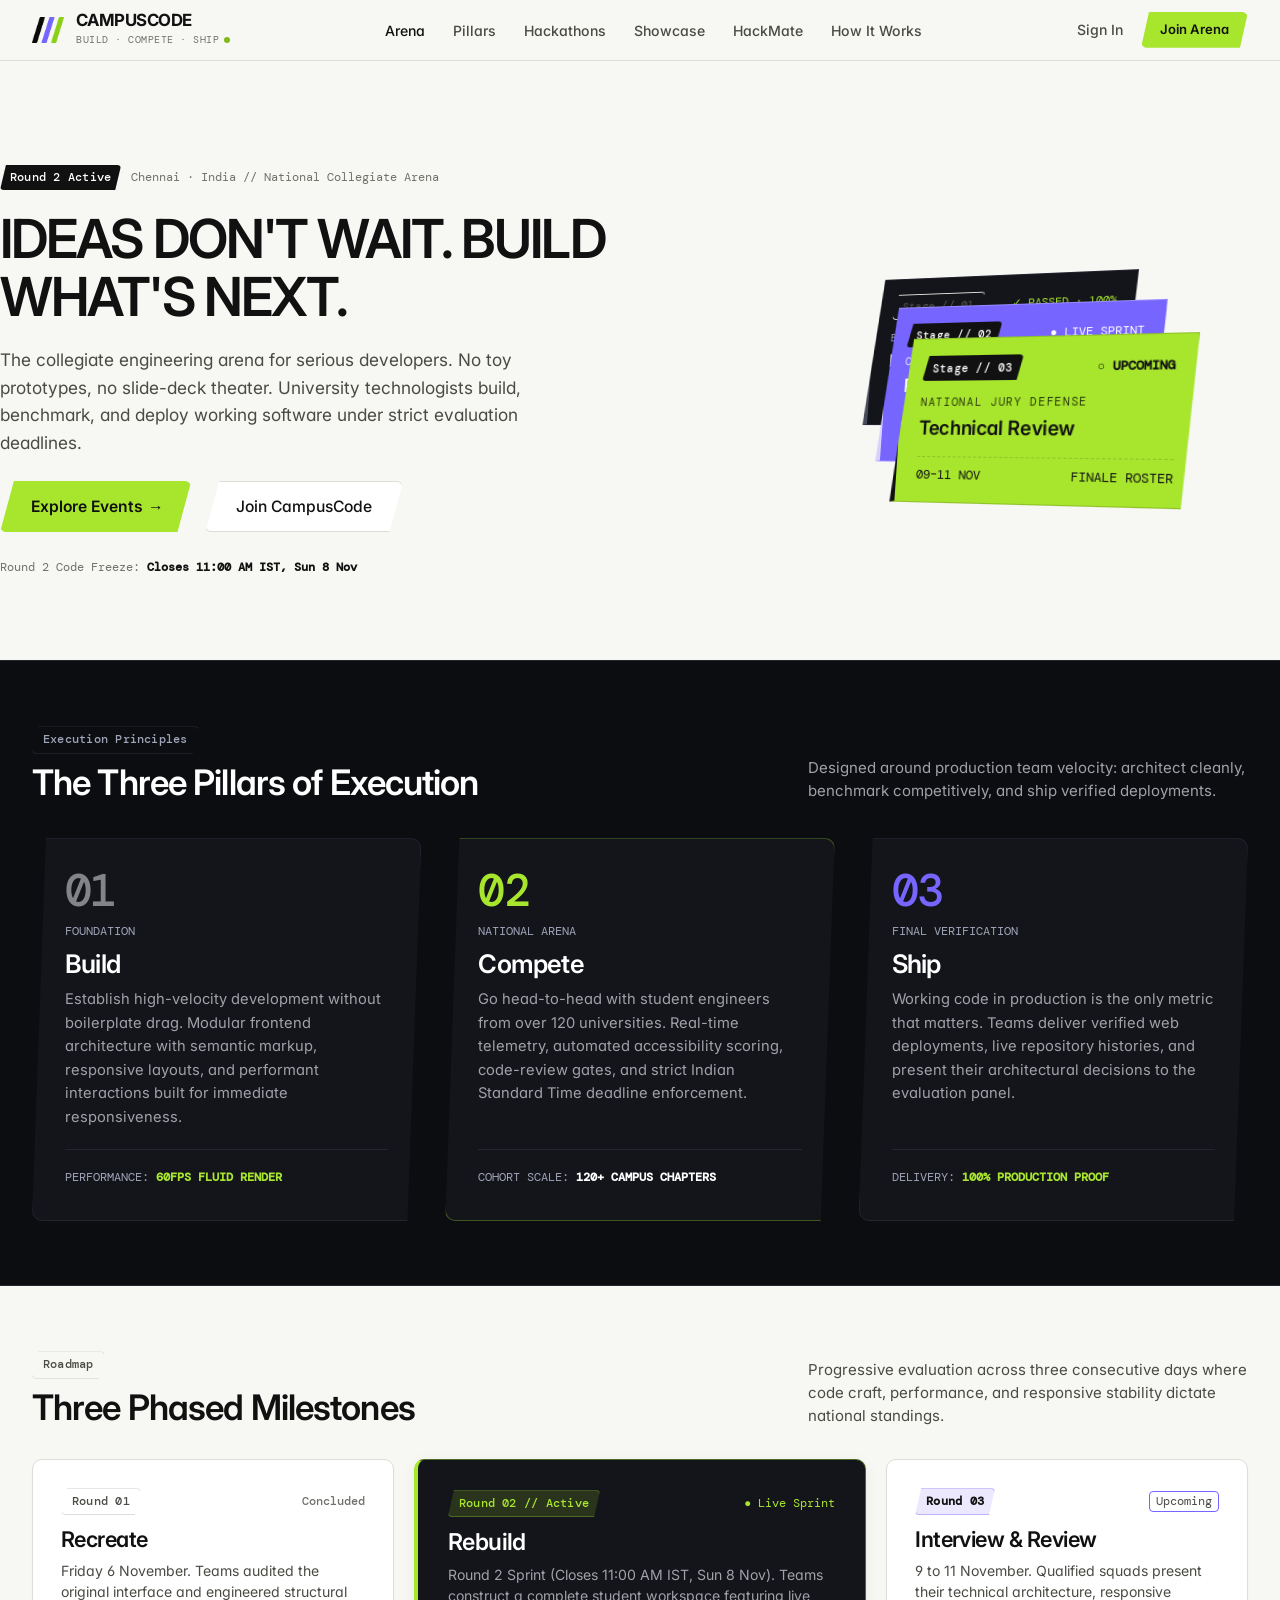
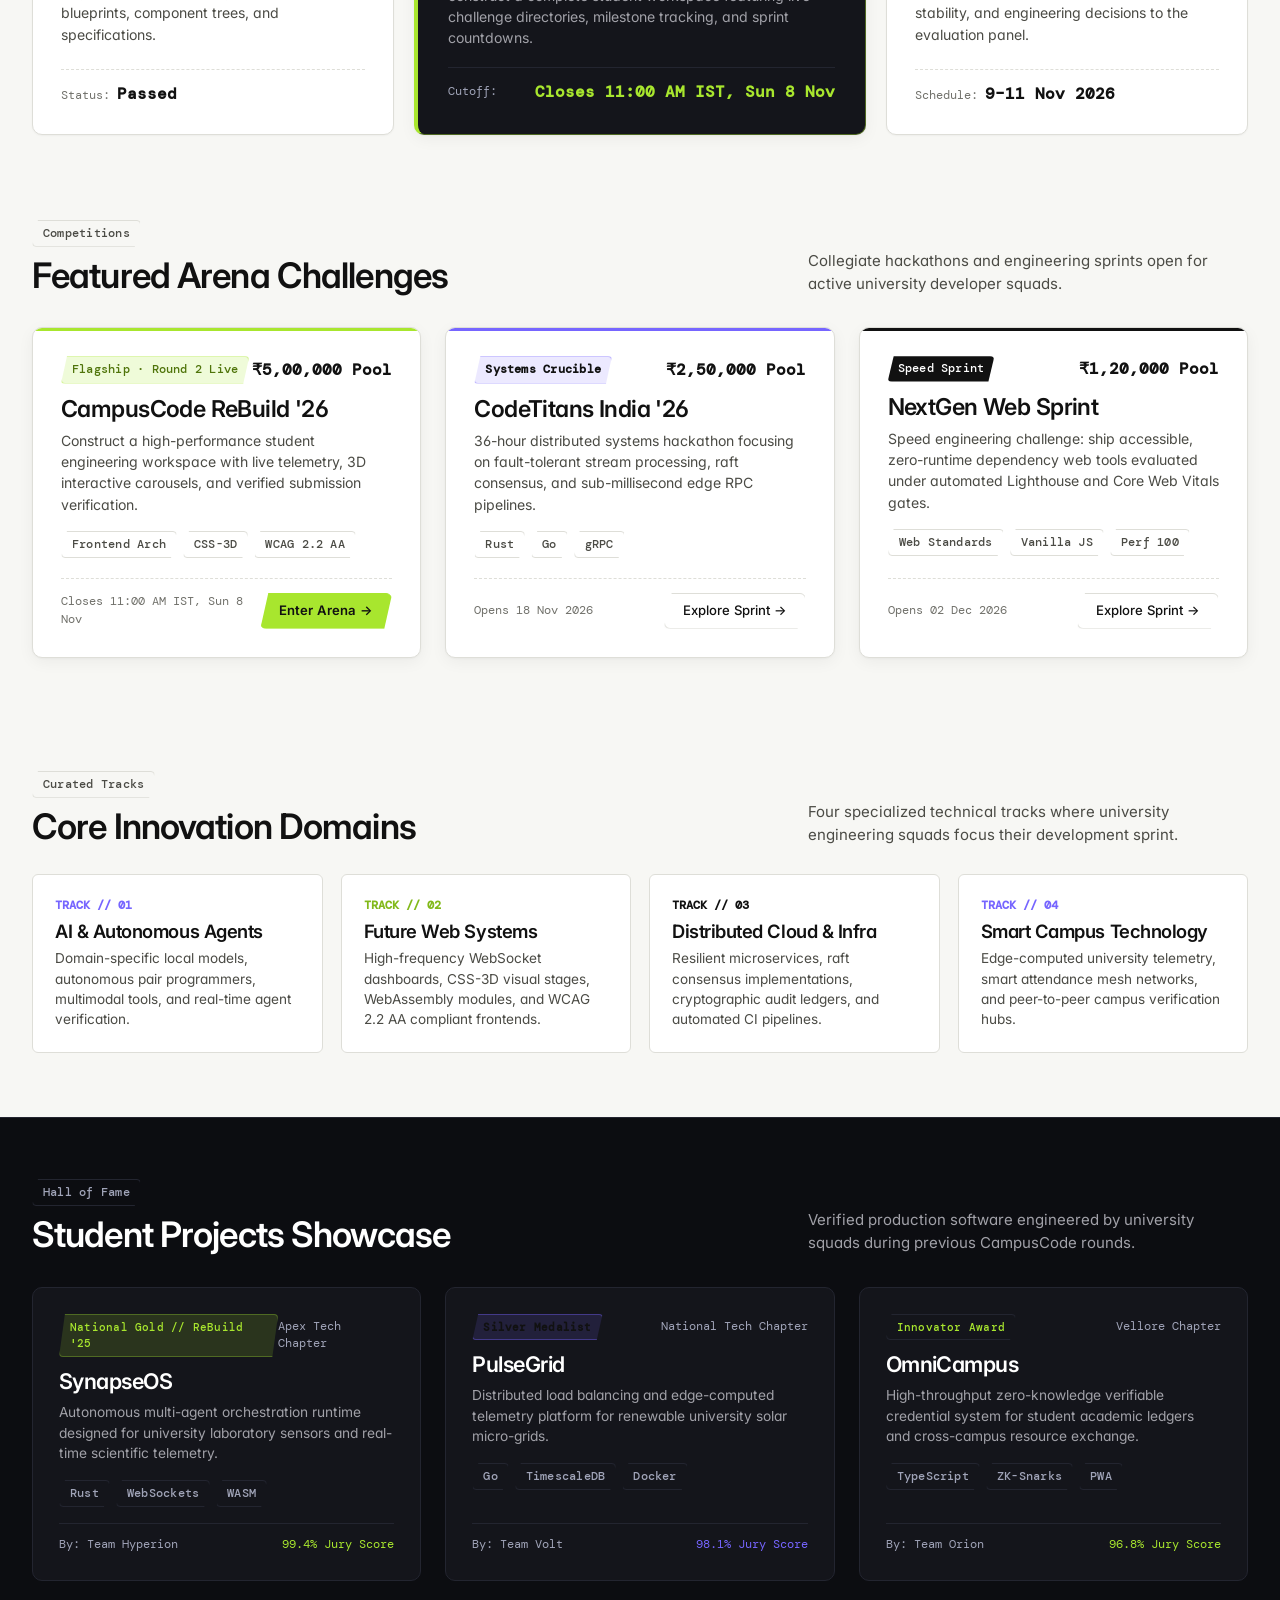
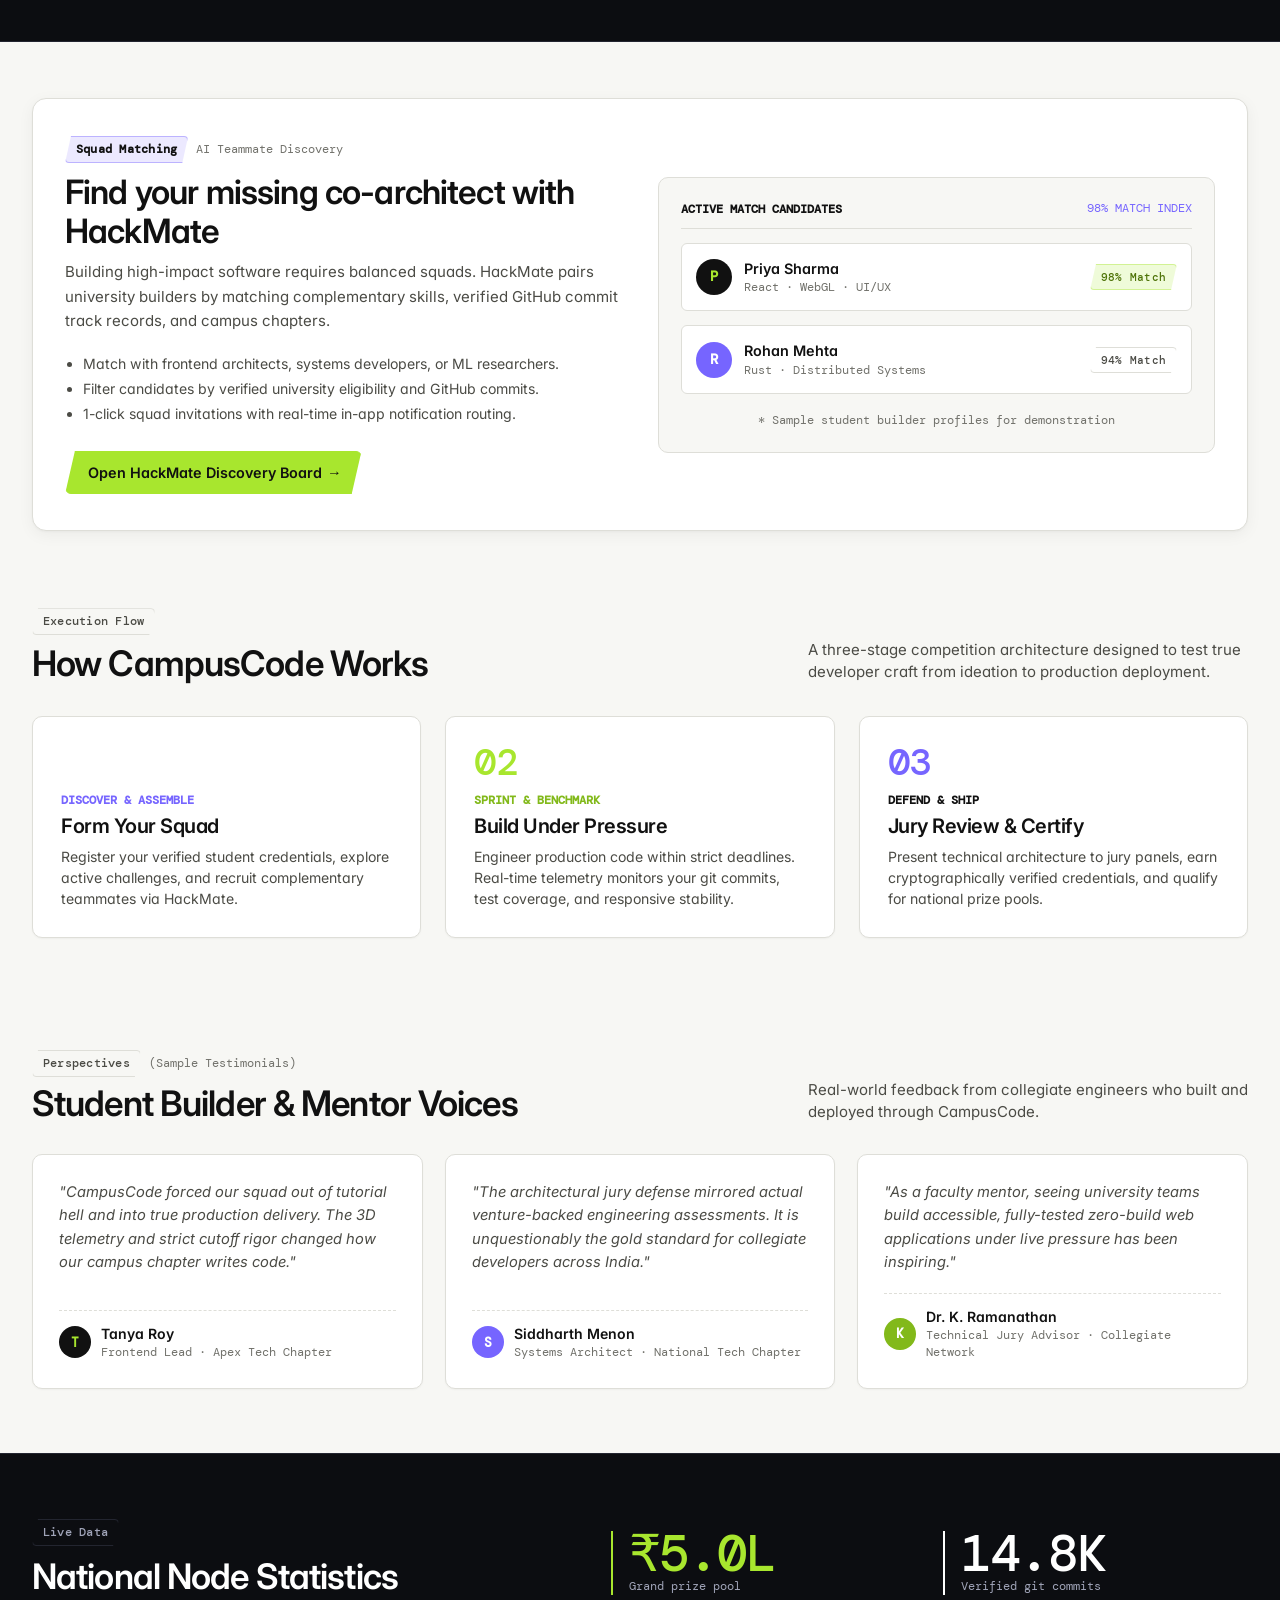
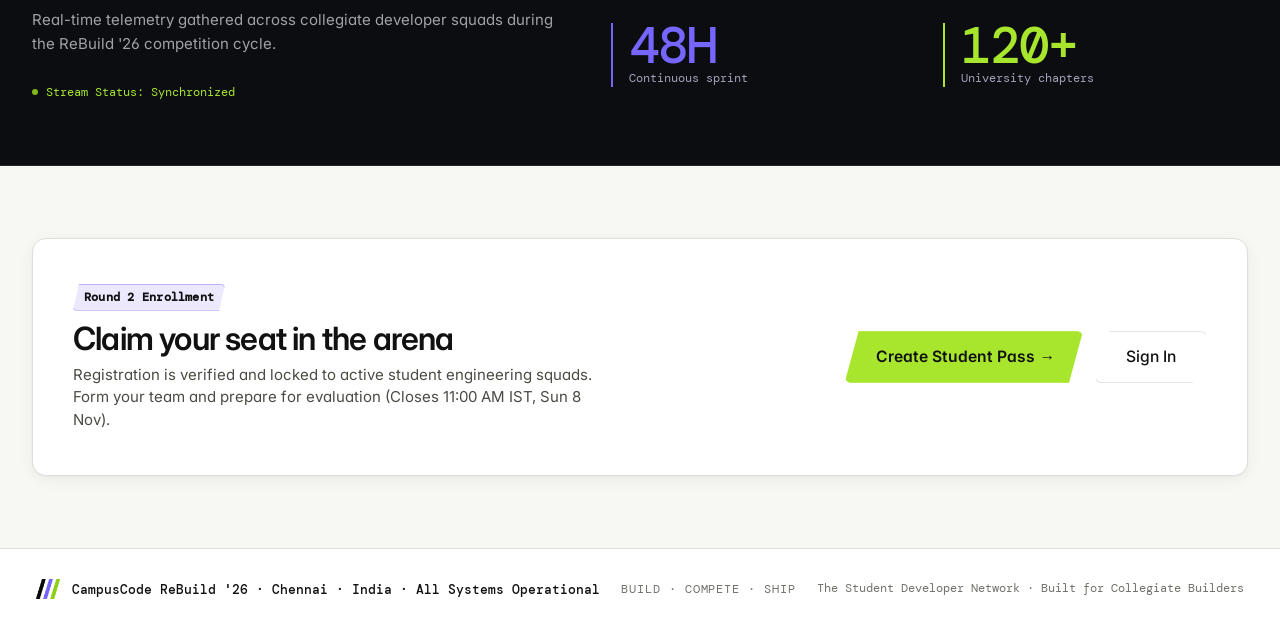
==== commit af512c67: "feat(landing): update hero headline, 3D stage, hackathons, showcase, HackMate and testimonials" ====
--- a/index.html
+++ b/index.html
@@ -36,8 +36,10 @@
       <ul class="nav-links">
         <li><a href="#hero" class="nav-link active">Arena</a></li>
         <li><a href="#pillars" class="nav-link">Pillars</a></li>
-        <li><a href="#rounds" class="nav-link">Rounds</a></li>
-        <li><a href="#pulse" class="nav-link">Telemetry</a></li>
+        <li><a href="#hackathons" class="nav-link">Hackathons</a></li>
+        <li><a href="#showcase" class="nav-link">Showcase</a></li>
+        <li><a href="#hackmate" class="nav-link">HackMate</a></li>
+        <li><a href="#how-it-works" class="nav-link">How It Works</a></li>
       </ul>
     </nav>
 
@@ -64,7 +66,7 @@
           </div>
 
           <h1 class="hero-title-giant">
-            Where real student engineers build, compete &amp; ship
+            IDEAS DON'T WAIT. BUILD WHAT'S NEXT.
           </h1>
 
           <p class="hero-lead-text">
@@ -72,66 +74,69 @@
           </p>
 
           <div style="display: flex; gap: 14px; align-items: center; flex-wrap: wrap; margin-top: 4px;">
-            <a href="register.html" class="btn btn-lime btn-lg">
-              <span>Register for Round 2</span>
+            <a href="dashboard.html#events" class="btn btn-lime btn-lg">
+              <span>Explore Events</span>
               <span class="mono" aria-hidden="true">→</span>
             </a>
-            <a href="login.html" class="btn btn-secondary btn-lg">
-              <span>Student Workspace</span>
+            <a href="register.html" class="btn btn-secondary btn-lg">
+              <span>Join CampusCode</span>
             </a>
           </div>
 
           <div class="mono" style="font-size: 0.76rem; color: var(--text-muted); margin-top: 6px;">
-            Round 2 Code Freeze: <strong style="color: var(--black);">Today 20:31:00 IST (+05:30)</strong>
-          </div>
-        </div>
-
-        <!-- Right Product Moment: Real Live Terminal Preview -->
-        <div class="live-terminal-preview" aria-label="CampusCode Terminal Console">
-          <div class="terminal-titlebar">
-            <div class="terminal-traffic-dots">
-              <span class="traffic-dot" style="background: #e05d52;"></span>
-              <span class="traffic-dot" style="background: #e6a23c;"></span>
-              <span class="traffic-dot" style="background: #52c41a;"></span>
-            </div>
-            <div class="terminal-filename">rebuild-26 // evaluation-console</div>
-            <div class="mono" style="font-size: 0.68rem; color: var(--lime);">● LIVE SPRINT</div>
-          </div>
-
-          <div class="terminal-body">
-            <div class="terminal-row">
-              <span style="color: var(--text-on-black-muted);">ACTIVE SQUAD</span>
-              <strong style="color: #ffffff;">Team Stark (IIT Bombay)</strong>
-            </div>
-
-            <div class="terminal-row">
-              <span style="color: var(--text-on-black-muted);">EVALUATION STAGE</span>
-              <span class="slash-badge slash-badge-lime" style="font-size: 0.7rem;">Round 02 // Rebuild</span>
-            </div>
-
-            <div class="terminal-row">
-              <span style="color: var(--text-on-black-muted);">COUNTDOWN CUTOFF</span>
-              <strong style="color: var(--lime); font-size: 0.95rem;">20:31:00 IST</strong>
-            </div>
-
-            <div class="terminal-stages-list">
-              <div class="terminal-stage-item">
-                <span class="mono" style="color: #888;">01. RECREATE</span>
-                <span class="mono" style="color: var(--lime-dark); font-size: 0.75rem;">✓ PASSED · 100%</span>
-              </div>
-              <div class="terminal-stage-item is-active">
-                <span class="mono" style="color: #ffffff; font-weight: 500;">02. REBUILD SPRINT</span>
-                <span class="mono" style="color: var(--lime); font-size: 0.75rem;">● ACTIVE EVALUATION</span>
-              </div>
-              <div class="terminal-stage-item">
-                <span class="mono" style="color: #888;">03. TECHNICAL REVIEW</span>
-                <span class="mono" style="border: 1px solid var(--purple); border-radius: var(--radius-xs); padding: 1px 6px; color: #ffffff; font-size: 0.75rem;">○ 09–11 NOV</span>
-              </div>
-            </div>
-
-            <div style="display: flex; justify-content: space-between; align-items: center; padding-top: 6px; font-size: 0.74rem;" class="mono">
-              <span style="color: var(--text-on-black-muted);">STATUS: SUBMISSION READY</span>
-              <span style="color: var(--text-on-black-muted);">ID: #CC-26-8842</span>
+            Round 2 Code Freeze: <strong style="color: var(--black);">Closes 11:00 AM IST, Sun 8 Nov</strong>
+          </div>
+        </div>
+
+        <!-- Right Product Moment: 3D Stage of Three CSS-3D Slabs -->
+        <div class="hero-stage-3d-wrapper" id="hero-stage-wrapper" aria-label="CampusCode ReBuild '26 3D Slabs">
+          <div class="hero-stage-3d-viewport" id="hero-stage-viewport">
+            <!-- Skewed CSS-3D Slab 1: Deep Ink Black (Base Depth) -->
+            <div class="hero-slab hero-slab-black" id="slab-black" tabindex="0" role="region" aria-label="Stage 1 Slab: Recreate and Spec">
+              <div class="slab-header-row">
+                <span class="slash-badge slash-badge-ghost">Stage // 01</span>
+                <span class="mono slab-status-text" style="color: var(--lime); font-size: 0.72rem;">✓ PASSED · 100%</span>
+              </div>
+              <div class="slab-content-core">
+                <div class="mono slab-eyebrow" style="color: var(--text-on-black-muted); font-size: 0.7rem;">BLUEPRINT &amp; SPEC</div>
+                <div class="slab-title-text" style="font-size: 1.15rem; font-weight: 600; color: #ffffff;">Recreate Framework</div>
+              </div>
+              <div class="slab-footer-row mono" style="font-size: 0.72rem; color: var(--text-on-black-muted); display: flex; justify-content: space-between;">
+                <span>FRI 06 NOV</span>
+                <span>TEAM STARK (APEX TECH)</span>
+              </div>
+            </div>
+
+            <!-- Skewed CSS-3D Slab 2: Brand Purple (Middle Depth) -->
+            <div class="hero-slab hero-slab-purple" id="slab-purple" tabindex="0" role="region" aria-label="Stage 2 Slab: Rebuild Sprint">
+              <div class="slab-header-row">
+                <span class="slash-badge slash-badge-black" style="font-size: 0.68rem;">Stage // 02</span>
+                <span class="mono slab-status-text" style="color: #ffffff; font-size: 0.72rem;">● LIVE SPRINT</span>
+              </div>
+              <div class="slab-content-core">
+                <div class="mono slab-eyebrow" style="color: rgba(255, 255, 255, 0.85); font-size: 0.7rem;">CURRENT EVALUATION</div>
+                <div class="slab-title-text" style="font-size: 1.15rem; font-weight: 600; color: #ffffff;">Rebuild Crucible</div>
+              </div>
+              <div class="slab-footer-row mono" style="font-size: 0.72rem; color: rgba(255, 255, 255, 0.9); display: flex; justify-content: space-between;">
+                <span>Closes 11:00 AM IST, Sun 8 Nov</span>
+                <span>ID: #CC-8842</span>
+              </div>
+            </div>
+
+            <!-- Skewed CSS-3D Slab 3: Sharp Lime (Foreground Depth) -->
+            <div class="hero-slab hero-slab-lime" id="slab-lime" tabindex="0" role="region" aria-label="Stage 3 Slab: Technical Review">
+              <div class="slab-header-row">
+                <span class="slash-badge slash-badge-black" style="font-size: 0.68rem;">Stage // 03</span>
+                <span class="mono slab-status-text" style="color: #111111; font-weight: 600; font-size: 0.72rem;">○ UPCOMING</span>
+              </div>
+              <div class="slab-content-core">
+                <div class="mono slab-eyebrow" style="color: #2b3b0b; font-size: 0.7rem;">NATIONAL JURY DEFENSE</div>
+                <div class="slab-title-text" style="font-size: 1.15rem; font-weight: 600; color: var(--black);">Technical Review</div>
+              </div>
+              <div class="slab-footer-row mono" style="font-size: 0.72rem; color: #111111; display: flex; justify-content: space-between;">
+                <span>09–11 NOV</span>
+                <span>FINALE ROSTER</span>
+              </div>
             </div>
           </div>
         </div>
@@ -250,12 +255,12 @@
               </div>
               <h3 style="font-size: 1.45rem; color: #ffffff; margin-bottom: 8px;">Rebuild</h3>
               <p style="font-size: 0.88rem; color: var(--text-on-black-secondary); line-height: 1.5;">
-                Saturday 7 November (ends 8:31 PM IST). Teams construct a complete student workspace featuring live challenge directories, milestone tracking, and sprint countdowns.
+                Round 2 Sprint (Closes 11:00 AM IST, Sun 8 Nov). Teams construct a complete student workspace featuring live challenge directories, milestone tracking, and sprint countdowns.
               </p>
             </div>
             <div style="border-top: 1px solid var(--black-border); padding-top: 12px; margin-top: 18px; display: flex; justify-content: space-between; align-items: center;" class="mono">
               <span style="font-size: 0.72rem; color: var(--text-on-black-muted);">Cutoff:</span>
-              <strong style="color: var(--lime);">Today 20:31 IST</strong>
+              <strong style="color: var(--lime);">Closes 11:00 AM IST, Sun 8 Nov</strong>
             </div>
           </article>
 
@@ -276,6 +281,417 @@
               <strong style="color: var(--black);">9–11 Nov 2026</strong>
             </div>
           </article>
+
+        </div>
+      </div>
+    </section>
+
+    <!-- ====================================================================
+         BAND 4 (LIGHT): Featured National Hackathons
+         ==================================================================== -->
+    <section class="band-light" id="hackathons" style="padding-top: 20px;">
+      <div class="band-container">
+        <div style="display: flex; justify-content: space-between; align-items: flex-end; margin-bottom: 32px; flex-wrap: wrap; gap: 16px;">
+          <div>
+            <span class="slash-badge slash-badge-ghost" style="margin-bottom: 8px;">Competitions</span>
+            <h2 style="font-size: 2.2rem;">Featured Arena Challenges</h2>
+          </div>
+          <p style="color: var(--text-secondary); max-width: 440px; font-size: 0.94rem;">
+            Collegiate hackathons and engineering sprints open for active university developer squads.
+          </p>
+        </div>
+
+        <div style="display: grid; grid-template-columns: repeat(auto-fit, minmax(300px, 1fr)); gap: 24px;">
+          
+          <!-- Hackathon 1: ReBuild '26 -->
+          <article style="background: var(--white); border: 1px solid var(--hairline); border-radius: var(--radius-md); padding: 28px; display: flex; flex-direction: column; justify-content: space-between; box-shadow: var(--shadow-card); position: relative; overflow: hidden;">
+            <div style="position: absolute; top: 0; left: 0; right: 0; height: 3px; background: var(--lime);"></div>
+            <div>
+              <div style="display: flex; justify-content: space-between; align-items: center; margin-bottom: 12px;">
+                <span class="slash-badge slash-badge-lime">Flagship · Round 2 Live</span>
+                <span class="mono" style="font-weight: 600; color: var(--black);">₹5,00,000 Pool</span>
+              </div>
+              <h3 style="font-size: 1.45rem; margin-bottom: 8px;">CampusCode ReBuild '26</h3>
+              <p style="font-size: 0.88rem; color: var(--text-secondary); line-height: 1.5; margin-bottom: 16px;">
+                Construct a high-performance student engineering workspace with live telemetry, 3D interactive carousels, and verified submission verification.
+              </p>
+              <div style="display: flex; gap: 6px; flex-wrap: wrap; margin-bottom: 20px;">
+                <span class="slash-badge slash-badge-ghost">Frontend Arch</span>
+                <span class="slash-badge slash-badge-ghost">CSS-3D</span>
+                <span class="slash-badge slash-badge-ghost">WCAG 2.2 AA</span>
+              </div>
+            </div>
+            <div style="border-top: 1px dashed var(--hairline); padding-top: 14px; display: flex; justify-content: space-between; align-items: center;" class="mono">
+              <span style="font-size: 0.74rem; color: var(--text-muted);">Closes 11:00 AM IST, Sun 8 Nov</span>
+              <a href="dashboard.html#events" class="btn btn-lime btn-sm">Enter Arena →</a>
+            </div>
+          </article>
+
+          <!-- Hackathon 2: CodeTitans India '26 -->
+          <article style="background: var(--white); border: 1px solid var(--hairline); border-radius: var(--radius-md); padding: 28px; display: flex; flex-direction: column; justify-content: space-between; box-shadow: var(--shadow-card); position: relative; overflow: hidden;">
+            <div style="position: absolute; top: 0; left: 0; right: 0; height: 3px; background: var(--purple);"></div>
+            <div>
+              <div style="display: flex; justify-content: space-between; align-items: center; margin-bottom: 12px;">
+                <span class="slash-badge slash-badge-purple">Systems Crucible</span>
+                <span class="mono" style="font-weight: 600; color: var(--black);">₹2,50,000 Pool</span>
+              </div>
+              <h3 style="font-size: 1.45rem; margin-bottom: 8px;">CodeTitans India '26</h3>
+              <p style="font-size: 0.88rem; color: var(--text-secondary); line-height: 1.5; margin-bottom: 16px;">
+                36-hour distributed systems hackathon focusing on fault-tolerant stream processing, raft consensus, and sub-millisecond edge RPC pipelines.
+              </p>
+              <div style="display: flex; gap: 6px; flex-wrap: wrap; margin-bottom: 20px;">
+                <span class="slash-badge slash-badge-ghost">Rust</span>
+                <span class="slash-badge slash-badge-ghost">Go</span>
+                <span class="slash-badge slash-badge-ghost">gRPC</span>
+              </div>
+            </div>
+            <div style="border-top: 1px dashed var(--hairline); padding-top: 14px; display: flex; justify-content: space-between; align-items: center;" class="mono">
+              <span style="font-size: 0.74rem; color: var(--text-muted);">Opens 18 Nov 2026</span>
+              <a href="dashboard.html#events" class="btn btn-secondary btn-sm">Explore Sprint →</a>
+            </div>
+          </article>
+
+          <!-- Hackathon 3: NextGen Web Sprint -->
+          <article style="background: var(--white); border: 1px solid var(--hairline); border-radius: var(--radius-md); padding: 28px; display: flex; flex-direction: column; justify-content: space-between; box-shadow: var(--shadow-card); position: relative; overflow: hidden;">
+            <div style="position: absolute; top: 0; left: 0; right: 0; height: 3px; background: var(--black);"></div>
+            <div>
+              <div style="display: flex; justify-content: space-between; align-items: center; margin-bottom: 12px;">
+                <span class="slash-badge slash-badge-black">Speed Sprint</span>
+                <span class="mono" style="font-weight: 600; color: var(--black);">₹1,20,000 Pool</span>
+              </div>
+              <h3 style="font-size: 1.45rem; margin-bottom: 8px;">NextGen Web Sprint</h3>
+              <p style="font-size: 0.88rem; color: var(--text-secondary); line-height: 1.5; margin-bottom: 16px;">
+                Speed engineering challenge: ship accessible, zero-runtime dependency web tools evaluated under automated Lighthouse and Core Web Vitals gates.
+              </p>
+              <div style="display: flex; gap: 6px; flex-wrap: wrap; margin-bottom: 20px;">
+                <span class="slash-badge slash-badge-ghost">Web Standards</span>
+                <span class="slash-badge slash-badge-ghost">Vanilla JS</span>
+                <span class="slash-badge slash-badge-ghost">Perf 100</span>
+              </div>
+            </div>
+            <div style="border-top: 1px dashed var(--hairline); padding-top: 14px; display: flex; justify-content: space-between; align-items: center;" class="mono">
+              <span style="font-size: 0.74rem; color: var(--text-muted);">Opens 02 Dec 2026</span>
+              <a href="dashboard.html#events" class="btn btn-secondary btn-sm">Explore Sprint →</a>
+            </div>
+          </article>
+
+        </div>
+      </div>
+    </section>
+
+    <!-- ====================================================================
+         BAND 5 (LIGHT): Innovation Domains & Categories
+         ==================================================================== -->
+    <section class="band-light" id="categories" style="padding-top: 48px;">
+      <div class="band-container">
+        <div style="display: flex; justify-content: space-between; align-items: flex-end; margin-bottom: 28px; flex-wrap: wrap; gap: 16px;">
+          <div>
+            <span class="slash-badge slash-badge-ghost" style="margin-bottom: 8px;">Curated Tracks</span>
+            <h2 style="font-size: 2.2rem;">Core Innovation Domains</h2>
+          </div>
+          <p style="color: var(--text-secondary); max-width: 440px; font-size: 0.94rem;">
+            Four specialized technical tracks where university engineering squads focus their development sprint.
+          </p>
+        </div>
+
+        <div style="display: grid; grid-template-columns: repeat(auto-fit, minmax(240px, 1fr)); gap: 18px;">
+          <div style="background: var(--white); border: 1px solid var(--hairline); border-radius: var(--radius-sm); padding: 22px;">
+            <div class="mono" style="font-size: 0.74rem; color: var(--purple); font-weight: 600; margin-bottom: 6px;">TRACK // 01</div>
+            <h3 style="font-size: 1.15rem; margin-bottom: 6px;">AI &amp; Autonomous Agents</h3>
+            <p style="font-size: 0.85rem; color: var(--text-secondary); line-height: 1.5;">
+              Domain-specific local models, autonomous pair programmers, multimodal tools, and real-time agent verification.
+            </p>
+          </div>
+          <div style="background: var(--white); border: 1px solid var(--hairline); border-radius: var(--radius-sm); padding: 22px;">
+            <div class="mono" style="font-size: 0.74rem; color: var(--lime-dark); font-weight: 600; margin-bottom: 6px;">TRACK // 02</div>
+            <h3 style="font-size: 1.15rem; margin-bottom: 6px;">Future Web Systems</h3>
+            <p style="font-size: 0.85rem; color: var(--text-secondary); line-height: 1.5;">
+              High-frequency WebSocket dashboards, CSS-3D visual stages, WebAssembly modules, and WCAG 2.2 AA compliant frontends.
+            </p>
+          </div>
+          <div style="background: var(--white); border: 1px solid var(--hairline); border-radius: var(--radius-sm); padding: 22px;">
+            <div class="mono" style="font-size: 0.74rem; color: var(--black); font-weight: 600; margin-bottom: 6px;">TRACK // 03</div>
+            <h3 style="font-size: 1.15rem; margin-bottom: 6px;">Distributed Cloud &amp; Infra</h3>
+            <p style="font-size: 0.85rem; color: var(--text-secondary); line-height: 1.5;">
+              Resilient microservices, raft consensus implementations, cryptographic audit ledgers, and automated CI pipelines.
+            </p>
+          </div>
+          <div style="background: var(--white); border: 1px solid var(--hairline); border-radius: var(--radius-sm); padding: 22px;">
+            <div class="mono" style="font-size: 0.74rem; color: var(--purple); font-weight: 600; margin-bottom: 6px;">TRACK // 04</div>
+            <h3 style="font-size: 1.15rem; margin-bottom: 6px;">Smart Campus Technology</h3>
+            <p style="font-size: 0.85rem; color: var(--text-secondary); line-height: 1.5;">
+              Edge-computed university telemetry, smart attendance mesh networks, and peer-to-peer campus verification hubs.
+            </p>
+          </div>
+        </div>
+      </div>
+    </section>
+
+    <!-- ====================================================================
+         BAND 6 (DEEP INK BLACK): Student Projects Showcase (Hall of Fame)
+         ==================================================================== -->
+    <section class="band-black" id="showcase" style="padding: 60px 0;">
+      <div class="band-container">
+        <div style="display: flex; justify-content: space-between; align-items: flex-end; margin-bottom: 32px; flex-wrap: wrap; gap: 16px;">
+          <div>
+            <span class="slash-badge slash-badge-ghost" style="margin-bottom: 8px;">Hall of Fame</span>
+            <h2 style="font-size: 2.2rem; color: #ffffff;">Student Projects Showcase</h2>
+          </div>
+          <p style="color: var(--text-on-black-secondary); max-width: 440px; font-size: 0.94rem;">
+            Verified production software engineered by university squads during previous CampusCode rounds.
+          </p>
+        </div>
+
+        <div style="display: grid; grid-template-columns: repeat(auto-fit, minmax(310px, 1fr)); gap: 24px;">
+          
+          <!-- Project 1 -->
+          <article style="background: var(--black-surface); border: 1px solid var(--black-border); border-radius: var(--radius-md); padding: 26px; display: flex; flex-direction: column; justify-content: space-between;">
+            <div>
+              <div style="display: flex; justify-content: space-between; align-items: center; margin-bottom: 12px;">
+                <span class="slash-badge slash-badge-lime" style="font-size: 0.7rem;">National Gold // ReBuild '25</span>
+                <span class="mono" style="font-size: 0.72rem; color: var(--text-on-black-muted);">Apex Tech Chapter</span>
+              </div>
+              <h3 style="font-size: 1.35rem; color: #ffffff; margin-bottom: 8px;">SynapseOS</h3>
+              <p style="font-size: 0.86rem; color: var(--text-on-black-secondary); line-height: 1.5; margin-bottom: 16px;">
+                Autonomous multi-agent orchestration runtime designed for university laboratory sensors and real-time scientific telemetry.
+              </p>
+              <div style="display: flex; gap: 6px; flex-wrap: wrap; margin-bottom: 16px;">
+                <span class="slash-badge slash-badge-ghost">Rust</span>
+                <span class="slash-badge slash-badge-ghost">WebSockets</span>
+                <span class="slash-badge slash-badge-ghost">WASM</span>
+              </div>
+            </div>
+            <div style="border-top: 1px solid var(--black-border); padding-top: 12px; display: flex; justify-content: space-between; align-items: center;" class="mono">
+              <span style="font-size: 0.72rem; color: var(--text-on-black-muted);">By: Team Hyperion</span>
+              <span style="font-size: 0.74rem; color: var(--lime);">99.4% Jury Score</span>
+            </div>
+          </article>
+
+          <!-- Project 2 -->
+          <article style="background: var(--black-surface); border: 1px solid var(--black-border); border-radius: var(--radius-md); padding: 26px; display: flex; flex-direction: column; justify-content: space-between;">
+            <div>
+              <div style="display: flex; justify-content: space-between; align-items: center; margin-bottom: 12px;">
+                <span class="slash-badge slash-badge-purple" style="font-size: 0.7rem;">Silver Medalist</span>
+                <span class="mono" style="font-size: 0.72rem; color: var(--text-on-black-muted);">National Tech Chapter</span>
+              </div>
+              <h3 style="font-size: 1.35rem; color: #ffffff; margin-bottom: 8px;">PulseGrid</h3>
+              <p style="font-size: 0.86rem; color: var(--text-on-black-secondary); line-height: 1.5; margin-bottom: 16px;">
+                Distributed load balancing and edge-computed telemetry platform for renewable university solar micro-grids.
+              </p>
+              <div style="display: flex; gap: 6px; flex-wrap: wrap; margin-bottom: 16px;">
+                <span class="slash-badge slash-badge-ghost">Go</span>
+                <span class="slash-badge slash-badge-ghost">TimescaleDB</span>
+                <span class="slash-badge slash-badge-ghost">Docker</span>
+              </div>
+            </div>
+            <div style="border-top: 1px solid var(--black-border); padding-top: 12px; display: flex; justify-content: space-between; align-items: center;" class="mono">
+              <span style="font-size: 0.72rem; color: var(--text-on-black-muted);">By: Team Volt</span>
+              <span style="font-size: 0.74rem; color: var(--purple);">98.1% Jury Score</span>
+            </div>
+          </article>
+
+          <!-- Project 3 -->
+          <article style="background: var(--black-surface); border: 1px solid var(--black-border); border-radius: var(--radius-md); padding: 26px; display: flex; flex-direction: column; justify-content: space-between;">
+            <div>
+              <div style="display: flex; justify-content: space-between; align-items: center; margin-bottom: 12px;">
+                <span class="slash-badge slash-badge-ghost" style="color: var(--lime); font-size: 0.7rem;">Innovator Award</span>
+                <span class="mono" style="font-size: 0.72rem; color: var(--text-on-black-muted);">Vellore Chapter</span>
+              </div>
+              <h3 style="font-size: 1.35rem; color: #ffffff; margin-bottom: 8px;">OmniCampus</h3>
+              <p style="font-size: 0.86rem; color: var(--text-on-black-secondary); line-height: 1.5; margin-bottom: 16px;">
+                High-throughput zero-knowledge verifiable credential system for student academic ledgers and cross-campus resource exchange.
+              </p>
+              <div style="display: flex; gap: 6px; flex-wrap: wrap; margin-bottom: 16px;">
+                <span class="slash-badge slash-badge-ghost">TypeScript</span>
+                <span class="slash-badge slash-badge-ghost">ZK-Snarks</span>
+                <span class="slash-badge slash-badge-ghost">PWA</span>
+              </div>
+            </div>
+            <div style="border-top: 1px solid var(--black-border); padding-top: 12px; display: flex; justify-content: space-between; align-items: center;" class="mono">
+              <span style="font-size: 0.72rem; color: var(--text-on-black-muted);">By: Team Orion</span>
+              <span style="font-size: 0.74rem; color: var(--lime);">96.8% Jury Score</span>
+            </div>
+          </article>
+
+        </div>
+      </div>
+    </section>
+
+    <!-- ====================================================================
+         BAND 7 (LIGHT): HackMate — Intelligent Squad Matching
+         ==================================================================== -->
+    <section class="band-light" id="hackmate" style="padding: 56px 0;">
+      <div class="band-container">
+        <div class="hackmate-split-banner">
+          <div>
+            <div style="display: inline-flex; align-items: center; gap: 8px; margin-bottom: 10px;">
+              <span class="slash-badge slash-badge-purple">Squad Matching</span>
+              <span class="mono" style="font-size: 0.74rem; color: var(--text-muted);">AI Teammate Discovery</span>
+            </div>
+            <h2 style="font-size: 2.1rem; margin-bottom: 10px;">Find your missing co-architect with HackMate</h2>
+            <p style="font-size: 0.94rem; color: var(--text-secondary); line-height: 1.6; margin-bottom: 18px;">
+              Building high-impact software requires balanced squads. HackMate pairs university builders by matching complementary skills, verified GitHub commit track records, and campus chapters.
+            </p>
+            <ul style="font-size: 0.88rem; color: var(--text-secondary); padding-left: 18px; line-height: 1.8; margin-bottom: 24px;">
+              <li>Match with frontend architects, systems developers, or ML researchers.</li>
+              <li>Filter candidates by verified university eligibility and GitHub commits.</li>
+              <li>1-click squad invitations with real-time in-app notification routing.</li>
+            </ul>
+            <a href="dashboard.html#hackmate" class="btn btn-lime">
+              <span>Open HackMate Discovery Board</span>
+              <span class="mono" aria-hidden="true">→</span>
+            </a>
+          </div>
+
+          <!-- Interactive HackMate Visual Sample -->
+          <div style="background: var(--canvas); border: 1px solid var(--hairline); border-radius: var(--radius-md); padding: 22px; display: flex; flex-direction: column; gap: 14px;">
+            <div style="display: flex; justify-content: space-between; align-items: center; border-bottom: 1px solid var(--hairline); padding-bottom: 10px;" class="mono">
+              <span style="font-size: 0.75rem; color: var(--black); font-weight: 600;">ACTIVE MATCH CANDIDATES</span>
+              <span style="font-size: 0.72rem; color: var(--purple);">98% MATCH INDEX</span>
+            </div>
+
+            <!-- Profile 1 Preview -->
+            <div style="background: var(--white); border: 1px solid var(--hairline); border-radius: var(--radius-sm); padding: 14px; display: flex; justify-content: space-between; align-items: center;">
+              <div style="display: flex; align-items: center; gap: 12px;">
+                <div style="width: 36px; height: 36px; background: var(--black); color: var(--lime); border-radius: 50%; display: flex; align-items: center; justify-content: center; font-family: var(--font-mono); font-weight: 700; font-size: 0.9rem;">
+                  P
+                </div>
+                <div>
+                  <div style="font-weight: 600; font-size: 0.9rem;">Priya Sharma</div>
+                  <div class="mono" style="font-size: 0.72rem; color: var(--text-muted);">React · WebGL · UI/UX</div>
+                </div>
+              </div>
+              <span class="slash-badge slash-badge-lime" style="font-size: 0.68rem;">98% Match</span>
+            </div>
+
+            <!-- Profile 2 Preview -->
+            <div style="background: var(--white); border: 1px solid var(--hairline); border-radius: var(--radius-sm); padding: 14px; display: flex; justify-content: space-between; align-items: center;">
+              <div style="display: flex; align-items: center; gap: 12px;">
+                <div style="width: 36px; height: 36px; background: var(--purple); color: #ffffff; border-radius: 50%; display: flex; align-items: center; justify-content: center; font-family: var(--font-mono); font-weight: 700; font-size: 0.9rem;">
+                  R
+                </div>
+                <div>
+                  <div style="font-weight: 600; font-size: 0.9rem;">Rohan Mehta</div>
+                  <div class="mono" style="font-size: 0.72rem; color: var(--text-muted);">Rust · Distributed Systems</div>
+                </div>
+              </div>
+              <span class="slash-badge slash-badge-ghost" style="font-size: 0.68rem;">94% Match</span>
+            </div>
+
+            <div class="mono" style="font-size: 0.72rem; color: var(--text-muted); text-align: center; margin-top: 4px;">
+              * Sample student builder profiles for demonstration
+            </div>
+          </div>
+        </div>
+      </div>
+    </section>
+
+    <!-- ====================================================================
+         BAND 8 (LIGHT): How CampusCode Works
+         ==================================================================== -->
+    <section class="band-light" id="how-it-works" style="padding-top: 20px;">
+      <div class="band-container">
+        <div style="display: flex; justify-content: space-between; align-items: flex-end; margin-bottom: 32px; flex-wrap: wrap; gap: 16px;">
+          <div>
+            <span class="slash-badge slash-badge-ghost" style="margin-bottom: 8px;">Execution Flow</span>
+            <h2 style="font-size: 2.2rem;">How CampusCode Works</h2>
+          </div>
+          <p style="color: var(--text-secondary); max-width: 440px; font-size: 0.94rem;">
+            A three-stage competition architecture designed to test true developer craft from ideation to production deployment.
+          </p>
+        </div>
+
+        <div style="display: grid; grid-template-columns: repeat(auto-fit, minmax(280px, 1fr)); gap: 24px;">
+          
+          <div style="background: var(--white); border: 1px solid var(--hairline); border-radius: var(--radius-md); padding: 28px; box-shadow: var(--shadow-sm);">
+            <div class="display-numeral-giant numeral-stroke" style="font-size: 2.4rem; margin-bottom: 12px;">01</div>
+            <div class="mono" style="font-size: 0.72rem; color: var(--purple); font-weight: 600; margin-bottom: 6px;">DISCOVER &amp; ASSEMBLE</div>
+            <h3 style="font-size: 1.25rem; margin-bottom: 8px;">Form Your Squad</h3>
+            <p style="font-size: 0.88rem; color: var(--text-secondary); line-height: 1.5;">
+              Register your verified student credentials, explore active challenges, and recruit complementary teammates via HackMate.
+            </p>
+          </div>
+
+          <div style="background: var(--white); border: 1px solid var(--hairline); border-radius: var(--radius-md); padding: 28px; box-shadow: var(--shadow-sm);">
+            <div class="display-numeral-giant numeral-lime" style="font-size: 2.4rem; margin-bottom: 12px;">02</div>
+            <div class="mono" style="font-size: 0.72rem; color: var(--lime-dark); font-weight: 600; margin-bottom: 6px;">SPRINT &amp; BENCHMARK</div>
+            <h3 style="font-size: 1.25rem; margin-bottom: 8px;">Build Under Pressure</h3>
+            <p style="font-size: 0.88rem; color: var(--text-secondary); line-height: 1.5;">
+              Engineer production code within strict deadlines. Real-time telemetry monitors your git commits, test coverage, and responsive stability.
+            </p>
+          </div>
+
+          <div style="background: var(--white); border: 1px solid var(--hairline); border-radius: var(--radius-md); padding: 28px; box-shadow: var(--shadow-sm);">
+            <div class="display-numeral-giant numeral-purple" style="font-size: 2.4rem; margin-bottom: 12px;">03</div>
+            <div class="mono" style="font-size: 0.72rem; color: var(--black); font-weight: 600; margin-bottom: 6px;">DEFEND &amp; SHIP</div>
+            <h3 style="font-size: 1.25rem; margin-bottom: 8px;">Jury Review &amp; Certify</h3>
+            <p style="font-size: 0.88rem; color: var(--text-secondary); line-height: 1.5;">
+              Present technical architecture to jury panels, earn cryptographically verified credentials, and qualify for national prize pools.
+            </p>
+          </div>
+
+        </div>
+      </div>
+    </section>
+
+    <!-- ====================================================================
+         BAND 9 (LIGHT): Student & Mentor Testimonials
+         ==================================================================== -->
+    <section class="band-light" id="testimonials" style="padding-top: 48px;">
+      <div class="band-container">
+        <div style="display: flex; justify-content: space-between; align-items: flex-end; margin-bottom: 30px; flex-wrap: wrap; gap: 16px;">
+          <div>
+            <div style="display: flex; align-items: center; gap: 8px; margin-bottom: 6px;">
+              <span class="slash-badge slash-badge-ghost">Perspectives</span>
+              <span class="mono" style="font-size: 0.72rem; color: var(--text-muted);">(Sample Testimonials)</span>
+            </div>
+            <h2 style="font-size: 2.2rem;">Student Builder &amp; Mentor Voices</h2>
+          </div>
+          <p style="color: var(--text-secondary); max-width: 440px; font-size: 0.94rem;">
+            Real-world feedback from collegiate engineers who built and deployed through CampusCode.
+          </p>
+        </div>
+
+        <div style="display: grid; grid-template-columns: repeat(auto-fit, minmax(300px, 1fr)); gap: 22px;">
+          
+          <div style="background: var(--white); border: 1px solid var(--hairline); border-radius: var(--radius-md); padding: 26px; box-shadow: var(--shadow-sm); display: flex; flex-direction: column; justify-content: space-between;">
+            <p style="font-size: 0.92rem; color: var(--text-secondary); line-height: 1.6; font-style: italic; margin-bottom: 18px;">
+              "CampusCode forced our squad out of tutorial hell and into true production delivery. The 3D telemetry and strict cutoff rigor changed how our campus chapter writes code."
+            </p>
+            <div style="border-top: 1px dashed var(--hairline); padding-top: 12px; display: flex; align-items: center; gap: 10px;">
+              <div style="width: 32px; height: 32px; background: var(--black); color: var(--lime); border-radius: 50%; display: flex; align-items: center; justify-content: center; font-family: var(--font-mono); font-weight: 700; font-size: 0.8rem;">T</div>
+              <div>
+                <div style="font-size: 0.88rem; font-weight: 600;">Tanya Roy</div>
+                <div class="mono" style="font-size: 0.72rem; color: var(--text-muted);">Frontend Lead · Apex Tech Chapter</div>
+              </div>
+            </div>
+          </div>
+
+          <div style="background: var(--white); border: 1px solid var(--hairline); border-radius: var(--radius-md); padding: 26px; box-shadow: var(--shadow-sm); display: flex; flex-direction: column; justify-content: space-between;">
+            <p style="font-size: 0.92rem; color: var(--text-secondary); line-height: 1.6; font-style: italic; margin-bottom: 18px;">
+              "The architectural jury defense mirrored actual venture-backed engineering assessments. It is unquestionably the gold standard for collegiate developers across India."
+            </p>
+            <div style="border-top: 1px dashed var(--hairline); padding-top: 12px; display: flex; align-items: center; gap: 10px;">
+              <div style="width: 32px; height: 32px; background: var(--purple); color: #ffffff; border-radius: 50%; display: flex; align-items: center; justify-content: center; font-family: var(--font-mono); font-weight: 700; font-size: 0.8rem;">S</div>
+              <div>
+                <div style="font-size: 0.88rem; font-weight: 600;">Siddharth Menon</div>
+                <div class="mono" style="font-size: 0.72rem; color: var(--text-muted);">Systems Architect · National Tech Chapter</div>
+              </div>
+            </div>
+          </div>
+
+          <div style="background: var(--white); border: 1px solid var(--hairline); border-radius: var(--radius-md); padding: 26px; box-shadow: var(--shadow-sm); display: flex; flex-direction: column; justify-content: space-between;">
+            <p style="font-size: 0.92rem; color: var(--text-secondary); line-height: 1.6; font-style: italic; margin-bottom: 18px;">
+              "As a faculty mentor, seeing university teams build accessible, fully-tested zero-build web applications under live pressure has been inspiring."
+            </p>
+            <div style="border-top: 1px dashed var(--hairline); padding-top: 12px; display: flex; align-items: center; gap: 10px;">
+              <div style="width: 32px; height: 32px; background: var(--lime-dark); color: #ffffff; border-radius: 50%; display: flex; align-items: center; justify-content: center; font-family: var(--font-mono); font-weight: 700; font-size: 0.8rem;">K</div>
+              <div>
+                <div style="font-size: 0.88rem; font-weight: 600;">Dr. K. Ramanathan</div>
+                <div class="mono" style="font-size: 0.72rem; color: var(--text-muted);">Technical Jury Advisor · Collegiate Network</div>
+              </div>
+            </div>
+          </div>
 
         </div>
       </div>
@@ -331,7 +747,7 @@
             <span class="slash-badge slash-badge-purple" style="margin-bottom: 10px;">Round 2 Enrollment</span>
             <h2 style="font-size: 2rem; margin-bottom: 6px;">Claim your seat in the arena</h2>
             <p style="color: var(--text-secondary); max-width: 520px; font-size: 0.94rem;">
-              Registration is verified and locked to active student engineering squads. Form your team and prepare for the 20:31 IST evaluation.
+              Registration is verified and locked to active student engineering squads. Form your team and prepare for evaluation (Closes 11:00 AM IST, Sun 8 Nov).
             </p>
           </div>
 
--- a/css/styles.css
+++ b/css/styles.css
@@ -53,10 +53,15 @@
   --font-sans: 'Inter', -apple-system, BlinkMacSystemFont, "Segoe UI", Roboto, sans-serif;
   --font-mono: 'DM Mono', ui-monospace, SFMono-Regular, Menlo, Monaco, Consolas, monospace;
 
-  /* Signature Architectural 15° Angle (Used only on intentional accents) */
+  /* Signature Architectural ~15° Angle Tokens (tan 15° ≈ 0.268) */
   --slash-angle: -15deg;
   --slash-clip-btn: polygon(10px 0%, 100% 0%, calc(100% - 10px) 100%, 0% 100%);
+  --slash-clip-btn-sm: polygon(8px 0%, 100% 0%, calc(100% - 8px) 100%, 0% 100%);
+  --slash-clip-btn-lg: polygon(14px 0%, 100% 0%, calc(100% - 14px) 100%, 0% 100%);
   --slash-clip-tag: polygon(6px 0%, 100% 0%, calc(100% - 6px) 100%, 0% 100%);
+  --slash-clip-card-angled: polygon(14px 0%, 100% 0%, calc(100% - 14px) 100%, 0% 100%);
+  --slash-clip-dock: polygon(14px 0%, 100% 0%, calc(100% - 14px) 100%, 0% 100%);
+  --slash-clip-dock-item: polygon(8px 0%, 100% 0%, calc(100% - 8px) 100%, 0% 100%);
 
   /* Animation Easing */
   --ease-standard: cubic-bezier(0.22, 1, 0.36, 1);
@@ -131,8 +136,113 @@
 
 /* Overview Specific Light & Track Bands */
 .overview-hero-light {
-  padding: 28px 0 20px 0;
-  min-height: 180px;
+  padding: 52px 0 44px 0;
+  min-height: 540px;
+  display: flex;
+  flex-direction: column;
+  justify-content: center;
+}
+
+.overview-hero-flex {
+  display: flex;
+  justify-content: space-between;
+  align-items: flex-end;
+  flex-wrap: wrap;
+  gap: 24px;
+}
+
+.overview-hero-kpi-row {
+  display: grid;
+  grid-template-columns: repeat(3, 1fr);
+  gap: 20px;
+  margin-top: 36px;
+}
+
+.overview-kpi-card {
+  background: var(--white);
+  border: 1px solid var(--hairline);
+  border-radius: var(--radius-md);
+  padding: 18px 22px;
+  box-shadow: var(--shadow-sm);
+  clip-path: var(--slash-clip-card-angled);
+  display: flex;
+  flex-direction: column;
+  gap: 4px;
+  transition: transform 150ms ease, box-shadow 150ms ease;
+}
+
+.overview-kpi-card:hover {
+  transform: translateY(-2px);
+  box-shadow: var(--shadow-card);
+}
+
+.overview-kpi-label {
+  font-size: 0.68rem;
+  color: var(--text-muted);
+  letter-spacing: 0.06em;
+}
+
+.overview-kpi-val {
+  font-size: 1.15rem;
+  color: var(--text-primary);
+  letter-spacing: -0.02em;
+}
+
+.overview-kpi-sub {
+  font-size: 0.72rem;
+  color: var(--text-secondary);
+}
+
+.overview-hero-heading-stage {
+  position: relative;
+  perspective: 900px;
+}
+
+.overview-hero-copy {
+  position: relative;
+  z-index: 2;
+}
+
+.overview-3d-slab-pair {
+  position: absolute;
+  top: -12px;
+  left: -14px;
+  width: 250px;
+  height: 115px;
+  pointer-events: none;
+  z-index: 1;
+  transform-style: preserve-3d;
+  transform: rotateX(14deg) rotateY(-18deg) rotateZ(3deg);
+  opacity: 0.18;
+  will-change: transform;
+  transition: transform 200ms ease-out;
+}
+
+.overview-slab-item {
+  position: absolute;
+  clip-path: var(--slash-clip-card-angled);
+  border-radius: var(--radius-xs);
+  transform-style: preserve-3d;
+}
+
+.overview-slab-item-purple {
+  width: 200px;
+  height: 68px;
+  background: var(--purple);
+  border-left: 3px solid var(--purple);
+  top: 0;
+  left: 0;
+  transform: translate3d(0, 0, 0);
+}
+
+.overview-slab-item-black {
+  width: 210px;
+  height: 72px;
+  background: var(--black);
+  border-left: 3px solid var(--lime);
+  top: 22px;
+  left: 30px;
+  transform: translate3d(0, 0, 24px);
 }
 
 .overview-track-band {
@@ -200,6 +310,7 @@
   cursor: pointer;
   text-decoration: none;
   border-radius: var(--radius-sm);
+  clip-path: var(--slash-clip-btn);
   transition: background-color 150ms ease, border-color 150ms ease, transform 100ms ease;
   user-select: none;
   border: 1px solid transparent;
@@ -227,6 +338,7 @@
   background-color: var(--black);
   color: #ffffff;
   border-color: var(--black);
+  clip-path: var(--slash-clip-btn);
 }
 
 .btn-black:hover {
@@ -238,6 +350,7 @@
   color: var(--text-primary);
   border: 1px solid var(--hairline);
   box-shadow: var(--shadow-sm);
+  clip-path: var(--slash-clip-btn);
 }
 
 .btn-secondary:hover {
@@ -257,26 +370,29 @@
 }
 
 .btn-sm {
-  padding: 7px 16px;
+  padding: 7px 18px;
   font-size: 0.82rem;
+  clip-path: var(--slash-clip-btn-sm);
 }
 
 .btn-lg {
-  padding: 13px 28px;
+  padding: 13px 30px;
   font-size: 0.98rem;
-}
-
-/* Quiet Micro-Badges */
+  clip-path: var(--slash-clip-btn-lg);
+}
+
+/* Micro-Badges with Distinctive 15° Slant */
 .slash-badge {
   font-family: var(--font-mono);
   font-size: 0.72rem;
   font-weight: 500;
-  padding: 3px 8px;
+  padding: 4px 10px;
   border-radius: var(--radius-xs);
   display: inline-flex;
   align-items: center;
   gap: 6px;
   letter-spacing: 0.02em;
+  clip-path: var(--slash-clip-tag);
 }
 
 .slash-badge-lime {
@@ -304,7 +420,7 @@
 }
 
 .rounds-summary-grid .slash-badge-lime,
-.live-terminal-preview .slash-badge-lime {
+.hero-stage-3d-wrapper .slash-badge-lime {
   background: rgba(168, 230, 46, 0.15);
   color: var(--lime);
   border: 1px solid rgba(168, 230, 46, 0.3);
@@ -448,87 +564,107 @@
   max-width: 580px;
 }
 
-/* The Authentic Product Moment: Live Terminal Preview */
-.live-terminal-preview {
+/* Landing Hero 3D Stage: Three CSS-3D Slabs (Black, Purple, Lime) */
+.hero-stage-3d-wrapper {
+  position: relative;
+  width: 100%;
+  max-width: 480px;
+  height: 350px;
+  margin: 0 auto;
+  perspective: 1100px;
+  perspective-origin: 50% 50%;
+  display: flex;
+  align-items: center;
+  justify-content: center;
+}
+
+.hero-stage-3d-viewport {
+  position: relative;
+  width: 300px;
+  height: 200px;
+  transform-style: preserve-3d;
+  transform: rotateX(12deg) rotateY(-18deg) rotateZ(3deg);
+  will-change: transform;
+}
+
+.hero-slab {
+  position: absolute;
+  width: 285px;
+  height: 155px;
+  padding: 16px 20px;
+  display: flex;
+  flex-direction: column;
+  justify-content: space-between;
+  clip-path: var(--slash-clip-card-angled);
+  transform-style: preserve-3d;
+  will-change: transform, opacity;
+  box-shadow: 0 20px 42px rgba(0, 0, 0, 0.22), 0 2px 8px rgba(0, 0, 0, 0.12);
+  user-select: none;
+  cursor: pointer;
+  transition: box-shadow 0.2s ease;
+}
+
+.hero-slab:hover {
+  box-shadow: 0 28px 56px rgba(0, 0, 0, 0.32), 0 4px 14px rgba(0, 0, 0, 0.16);
+}
+
+.hero-slab-black {
   background: var(--black-surface);
+  color: var(--text-on-black);
   border: 1px solid var(--black-border);
-  border-radius: var(--radius-lg);
-  box-shadow: var(--shadow-card), 0 20px 48px rgba(0, 0, 0, 0.16);
-  overflow: hidden;
-}
-
-.terminal-titlebar {
-  background: #101116;
-  border-bottom: 1px solid var(--black-border);
-  padding: 10px 16px;
-  display: flex;
-  align-items: center;
+  border-left: 5px solid #484b5c;
+  top: 0px;
+  left: 0px;
+  z-index: 1;
+}
+
+.hero-slab-purple {
+  background: var(--purple);
+  color: #ffffff;
+  border: 1px solid rgba(255, 255, 255, 0.25);
+  border-left: 5px solid rgba(255, 255, 255, 0.7);
+  top: 42px;
+  left: 36px;
+  z-index: 2;
+}
+
+.hero-slab-lime {
+  background: var(--lime);
+  color: var(--black);
+  border: 1px solid rgba(0, 0, 0, 0.15);
+  border-left: 5px solid var(--black);
+  top: 84px;
+  left: 72px;
+  z-index: 3;
+}
+
+.slab-header-row {
+  display: flex;
   justify-content: space-between;
-}
-
-.terminal-traffic-dots {
-  display: flex;
-  align-items: center;
-  gap: 6px;
-}
-
-.traffic-dot {
-  width: 9px;
-  height: 9px;
-  border-radius: 50%;
-  background: #2a2b36;
-}
-
-.terminal-filename {
-  font-family: var(--font-mono);
-  font-size: 0.72rem;
-  color: var(--text-on-black-muted);
-}
-
-.terminal-body {
-  padding: 24px;
-  color: var(--text-on-black);
-  display: flex;
-  flex-direction: column;
-  gap: 16px;
-}
-
-.terminal-row {
-  display: flex;
-  justify-content: space-between;
-  align-items: center;
-  font-family: var(--font-mono);
-  font-size: 0.8rem;
-  padding-bottom: 10px;
-  border-bottom: 1px solid rgba(255, 255, 255, 0.05);
-}
-
-.terminal-row:last-child {
-  border-bottom: none;
-  padding-bottom: 0;
-}
-
-.terminal-stages-list {
-  display: flex;
-  flex-direction: column;
-  gap: 10px;
-  margin-top: 4px;
-}
-
-.terminal-stage-item {
-  display: flex;
-  align-items: center;
-  justify-content: space-between;
-  background: rgba(255, 255, 255, 0.02);
-  border: 1px solid rgba(255, 255, 255, 0.05);
-  border-radius: var(--radius-sm);
-  padding: 10px 14px;
-  font-size: 0.82rem;
-}
-
-.terminal-stage-item.is-active {
-  background: rgba(168, 230, 46, 0.06);
-  border-color: rgba(168, 230, 46, 0.3);
+  align-items: center;
+}
+
+.slab-content-core {
+  margin: 6px 0;
+}
+
+.slab-eyebrow {
+  letter-spacing: 0.06em;
+  text-transform: uppercase;
+  margin-bottom: 2px;
+}
+
+.slab-title-text {
+  letter-spacing: -0.02em;
+}
+
+.slab-footer-row {
+  border-top: 1px dashed rgba(255, 255, 255, 0.12);
+  padding-top: 8px;
+}
+
+.hero-slab-lime .slab-footer-row {
+  border-top-color: rgba(0, 0, 0, 0.15);
 }
 
 /* ==========================================================================
@@ -543,6 +679,15 @@
 
 .pillar-monolith-card {
   background: var(--black-surface);
+  border: 1px solid var(--black-border);
+  border-radius: var(--radius-md);
+  clip-path: var(--slash-clip-card-angled);
+  padding: 32px;
+  display: flex;
+  flex-direction: column;
+  justify-content: space-between;
+  transition: border-color 150ms ease;
+}
   border: 1px solid var(--black-border);
   border-radius: var(--radius-md);
   padding: 32px;
@@ -642,6 +787,7 @@
   background: #101116;
   border: 1px solid var(--black-border);
   border-radius: var(--radius-md);
+  clip-path: var(--slash-clip-card-angled);
   display: flex;
   flex-direction: column;
   justify-content: space-between;
@@ -708,6 +854,7 @@
   background: #0d0e12;
   border: 1px solid #232530;
   border-radius: var(--radius-sm);
+  clip-path: var(--slash-clip-card-angled);
   display: flex;
   align-items: center;
   justify-content: center;
@@ -813,6 +960,7 @@
   flex-direction: column;
   justify-content: space-between;
   border-radius: var(--radius-md);
+  clip-path: var(--slash-clip-card-angled);
   backface-visibility: hidden;
   -webkit-backface-visibility: hidden;
 }
@@ -891,8 +1039,9 @@
   -webkit-backdrop-filter: blur(16px);
   border: 1px solid rgba(255, 255, 255, 0.12);
   border-radius: var(--radius-pill);
+  clip-path: var(--slash-clip-dock);
   box-shadow: var(--shadow-dock);
-  padding: 6px 8px;
+  padding: 6px 12px;
   display: flex;
   align-items: center;
   gap: 4px;
@@ -905,7 +1054,8 @@
   padding: 8px 16px;
   background: transparent;
   border: none;
-  border-radius: var(--radius-pill);
+  border-radius: var(--radius-xs);
+  clip-path: var(--slash-clip-dock-item);
   color: #9c9ca4;
   font-family: var(--font-sans);
   font-size: 0.85rem;
@@ -933,7 +1083,8 @@
   background: rgba(255, 255, 255, 0.15);
   color: #ffffff;
   padding: 1px 6px;
-  border-radius: var(--radius-pill);
+  border-radius: var(--radius-xs);
+  clip-path: var(--slash-clip-tag);
 }
 
 .dock-item-btn.active .dock-badge-pill {
@@ -1015,6 +1166,7 @@
   background: var(--white);
   border: 1px solid var(--hairline);
   border-radius: var(--radius-lg);
+  clip-path: var(--slash-clip-card-angled);
   box-shadow: var(--shadow-card);
   padding: 36px 40px;
 }
@@ -1092,6 +1244,7 @@
 .wizard-bar-segment {
   height: 6px;
   background: var(--hairline);
+  clip-path: var(--slash-clip-tag);
   border-radius: var(--radius-xs);
   transition: background-color 200ms ease;
 }
@@ -1115,10 +1268,124 @@
     scroll-behavior: auto !important;
   }
 
+  .hero-stage-3d-viewport,
+  .hero-slab,
+  .overview-3d-slab-pair,
+  .overview-slab-item,
   .carousel-3d-wheel,
   .carousel-card-3d,
   .carousel-card-inner {
+    transform: none !important;
     transition: none !important;
+  }
+
+  .overview-3d-slab-pair {
+    display: none !important;
+  }
+
+  .campus-toast {
+    animation: none !important;
+    transition: none !important;
+  }
+}
+
+/* ==========================================================================
+   CampusCode Toast Notifications (Quiet Architectural Chrome)
+   ========================================================================== */
+#campus-toast-container {
+  position: fixed;
+  top: 24px;
+  right: 24px;
+  z-index: 10000;
+  display: flex;
+  flex-direction: column;
+  gap: 10px;
+  pointer-events: none;
+  max-width: calc(100vw - 32px);
+  width: 380px;
+}
+
+.campus-toast {
+  pointer-events: auto;
+  background: var(--black-surface);
+  border: 1px solid var(--black-border);
+  border-radius: var(--radius-sm);
+  clip-path: var(--slash-clip-card-angled);
+  box-shadow: 0 16px 36px rgba(0, 0, 0, 0.4), 0 2px 8px rgba(0, 0, 0, 0.2);
+  padding: 14px 18px;
+  display: flex;
+  align-items: flex-start;
+  justify-content: space-between;
+  gap: 14px;
+  animation: toastSlideIn 240ms cubic-bezier(0.16, 1, 0.3, 1) forwards;
+  transition: opacity 200ms ease, transform 200ms ease;
+}
+
+.campus-toast.is-exiting {
+  opacity: 0;
+  transform: translateY(-8px) scale(0.97);
+}
+
+.campus-toast-success {
+  border-left: 4px solid var(--lime);
+}
+
+.campus-toast-warning {
+  border-left: 4px solid var(--purple);
+}
+
+.campus-toast-error {
+  border-left: 4px solid #ef4444;
+}
+
+.campus-toast-info {
+  border-left: 4px solid var(--lime);
+}
+
+.campus-toast-body {
+  display: flex;
+  flex-direction: column;
+  gap: 6px;
+  flex: 1;
+}
+
+.campus-toast-badge-row {
+  display: flex;
+  align-items: center;
+  justify-content: space-between;
+}
+
+.campus-toast-msg {
+  font-family: var(--font-sans);
+  font-size: 0.88rem;
+  font-weight: 500;
+  color: var(--text-on-black);
+  line-height: 1.45;
+}
+
+.campus-toast-close {
+  background: transparent;
+  border: none;
+  color: var(--text-on-black-muted);
+  font-size: 0.95rem;
+  line-height: 1;
+  cursor: pointer;
+  padding: 2px 4px;
+  transition: color 120ms ease;
+}
+
+.campus-toast-close:hover {
+  color: #ffffff;
+}
+
+@keyframes toastSlideIn {
+  from {
+    opacity: 0;
+    transform: translateY(-14px) scale(0.95);
+  }
+  to {
+    opacity: 1;
+    transform: translateY(0) scale(1);
   }
 }
 
@@ -1168,6 +1435,44 @@
   gap: 24px;
 }
 
+.hackmate-split-banner {
+  background: var(--white);
+  border: 1px solid var(--hairline);
+  border-radius: var(--radius-lg);
+  box-shadow: var(--shadow-card);
+  padding: 36px 32px;
+  display: grid;
+  grid-template-columns: 1fr 1fr;
+  gap: 36px;
+  align-items: center;
+}
+
+.workspace-split-grid {
+  display: grid;
+  grid-template-columns: 1.5fr 1fr;
+  gap: 24px;
+  align-items: start;
+}
+
+.achievements-split-grid {
+  display: grid;
+  grid-template-columns: 1fr 1.6fr;
+  gap: 24px;
+  align-items: start;
+}
+
+@media (max-width: 860px) {
+  .hackmate-split-banner {
+    grid-template-columns: 1fr;
+    gap: 28px;
+    padding: 24px 18px;
+  }
+  .workspace-split-grid,
+  .achievements-split-grid {
+    grid-template-columns: 1fr;
+  }
+}
+
 .explore-events-grid {
   display: grid;
   grid-template-columns: repeat(2, 1fr);
@@ -1210,6 +1515,15 @@
 
   .rounds-summary-grid {
     grid-template-columns: 1fr;
+  }
+  .overview-hero-light {
+    min-height: auto;
+    padding: 28px 0 20px 0;
+  }
+  .overview-hero-kpi-row {
+    grid-template-columns: 1fr;
+    gap: 12px;
+    margin-top: 20px;
   }
   .telemetry-grid-split {
     grid-template-columns: 1fr;
@@ -1251,38 +1565,71 @@
     box-sizing: border-box;
   }
 
-  /* Floating Bottom Dock */
+  /* Floating Bottom Dock (Mobile Friendly Smooth Scroll) */
   .floating-bottom-dock {
-    left: 6px;
-    right: 6px;
+    left: 8px;
+    right: 8px;
     transform: none;
     width: auto;
-    max-width: calc(100% - 12px);
+    max-width: calc(100% - 16px);
     margin: 0 auto;
-    padding: 4px 6px;
-    gap: 3px;
-    justify-content: space-around;
+    padding: 6px 8px;
+    gap: 4px;
+    justify-content: flex-start;
+    overflow-x: auto;
+    -webkit-overflow-scrolling: touch;
+    scrollbar-width: none;
+  }
+  .floating-bottom-dock::-webkit-scrollbar {
+    display: none;
   }
   .dock-item-btn {
-    padding: 6px 4px;
-    font-size: 0.68rem;
-    gap: 3px;
-    flex: 1;
-    justify-content: center;
-    min-width: 0;
+    flex: 0 0 auto;
+    padding: 6px 10px;
+    font-size: 0.72rem;
+    gap: 5px;
+    white-space: nowrap;
   }
   .dock-item-btn span:not(.dock-badge-pill) {
-    font-size: 0.68rem;
+    font-size: 0.72rem;
   }
   .dock-item-btn svg {
-    width: 13px;
-    height: 13px;
+    width: 14px;
+    height: 14px;
     flex-shrink: 0;
   }
   .dock-badge-pill {
-    padding: 1px 3px;
+    padding: 1px 4px;
     font-size: 0.6rem;
     flex-shrink: 0;
+  }
+
+  /* 3D Slabs Stage on Tablet/Mobile */
+  .hero-stage-3d-wrapper {
+    max-width: 340px;
+    height: 290px;
+  }
+  .hero-stage-3d-viewport {
+    width: 250px;
+    height: 170px;
+    transform: rotateX(10deg) rotateY(-14deg) rotateZ(2deg);
+  }
+  .hero-slab {
+    width: 235px;
+    height: 135px;
+    padding: 12px 14px;
+  }
+  .hero-slab-black {
+    top: 0px;
+    left: 0px;
+  }
+  .hero-slab-purple {
+    top: 32px;
+    left: 24px;
+  }
+  .hero-slab-lime {
+    top: 64px;
+    left: 48px;
   }
 
   /* 3D Carousel on Mobile */
@@ -1297,6 +1644,32 @@
 }
 
 @media (max-width: 480px) {
+  /* 3D Slabs Stage on Small Phones */
+  .hero-stage-3d-wrapper {
+    max-width: 300px;
+    height: 260px;
+  }
+  .hero-stage-3d-viewport {
+    width: 220px;
+    height: 150px;
+    transform: rotateX(8deg) rotateY(-12deg) rotateZ(1.5deg);
+  }
+  .hero-slab {
+    width: 205px;
+    height: 120px;
+    padding: 10px 12px;
+  }
+  .hero-slab-purple {
+    top: 26px;
+    left: 18px;
+  }
+  .hero-slab-lime {
+    top: 52px;
+    left: 36px;
+  }
+  .overview-3d-slab-pair {
+    display: none;
+  }
   .site-header {
     padding: 8px 12px;
   }
@@ -1337,4 +1710,14 @@
     font-size: 1.3rem;
     margin-top: 6px;
   }
-}
+  #campus-toast-container {
+    top: 14px;
+    right: 14px;
+    left: 14px;
+    width: auto;
+    max-width: none;
+  }
+  .campus-toast {
+    padding: 12px 14px;
+  }
+}
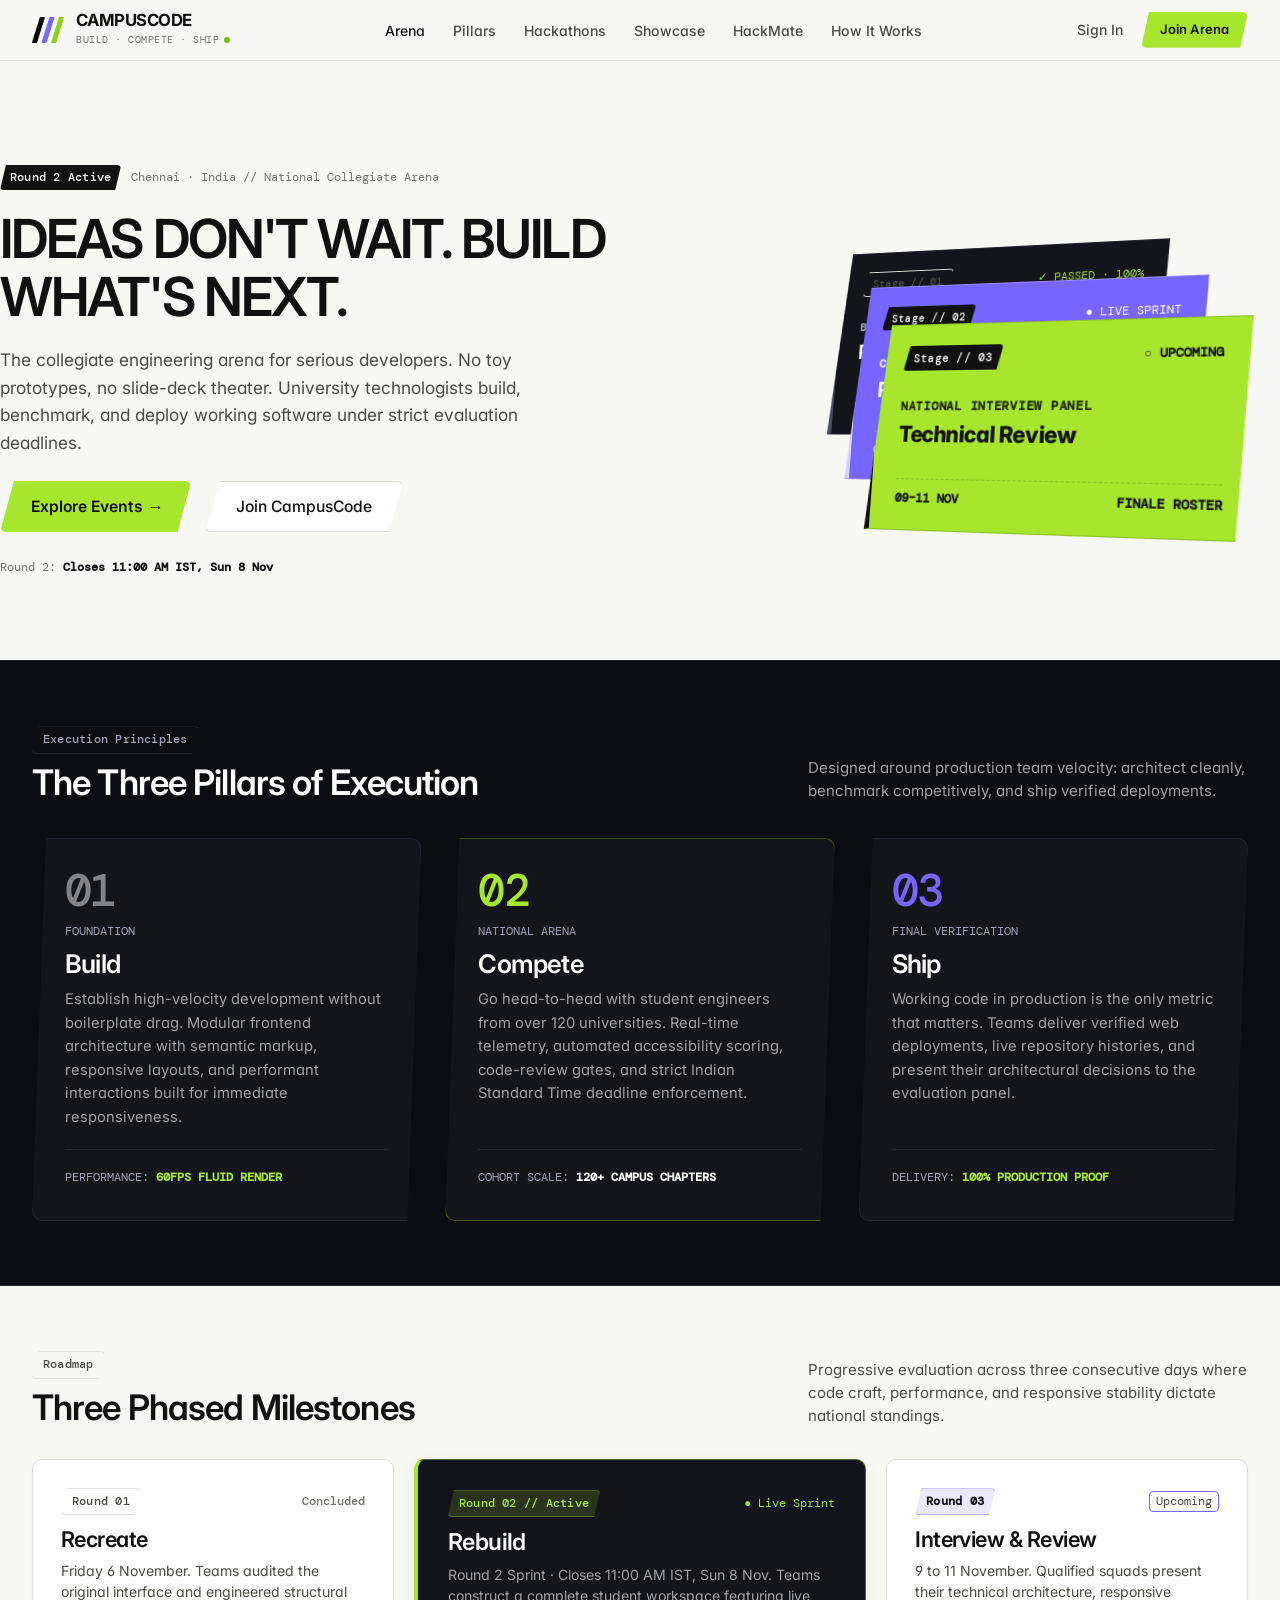
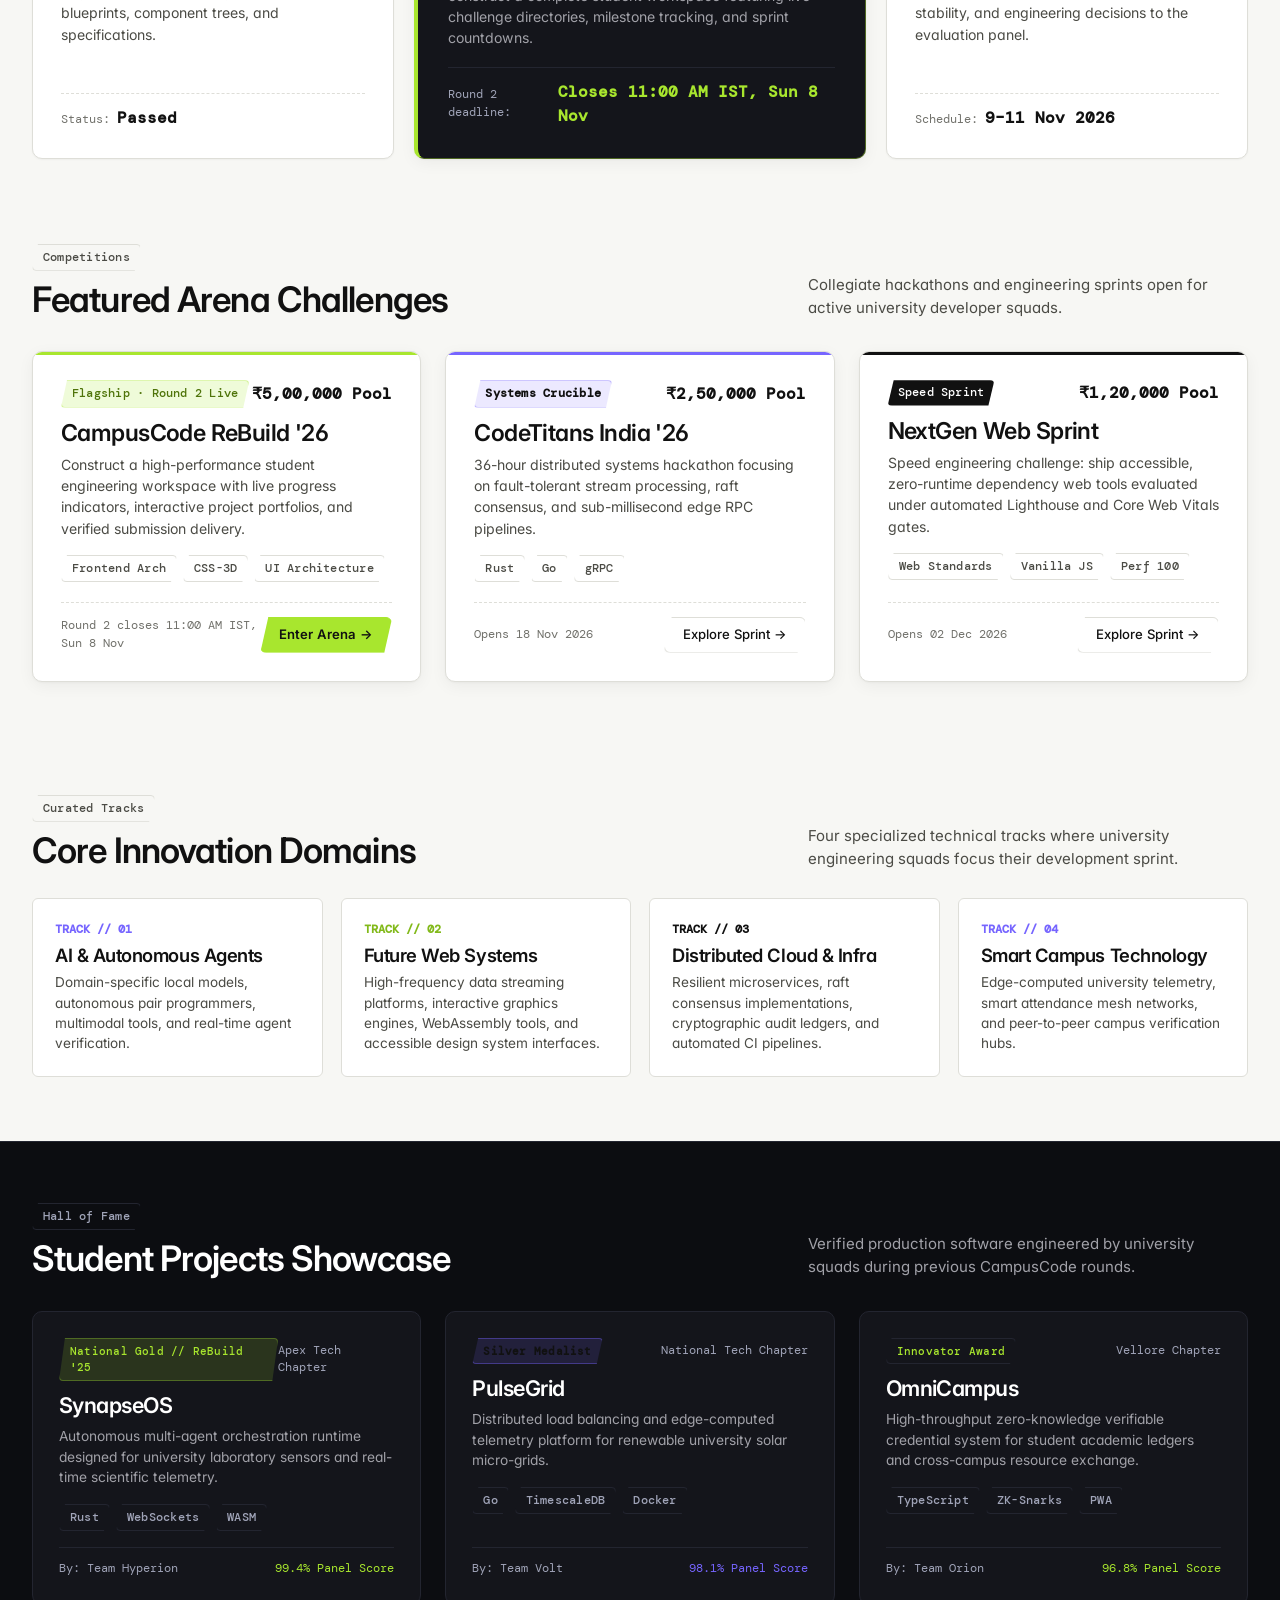
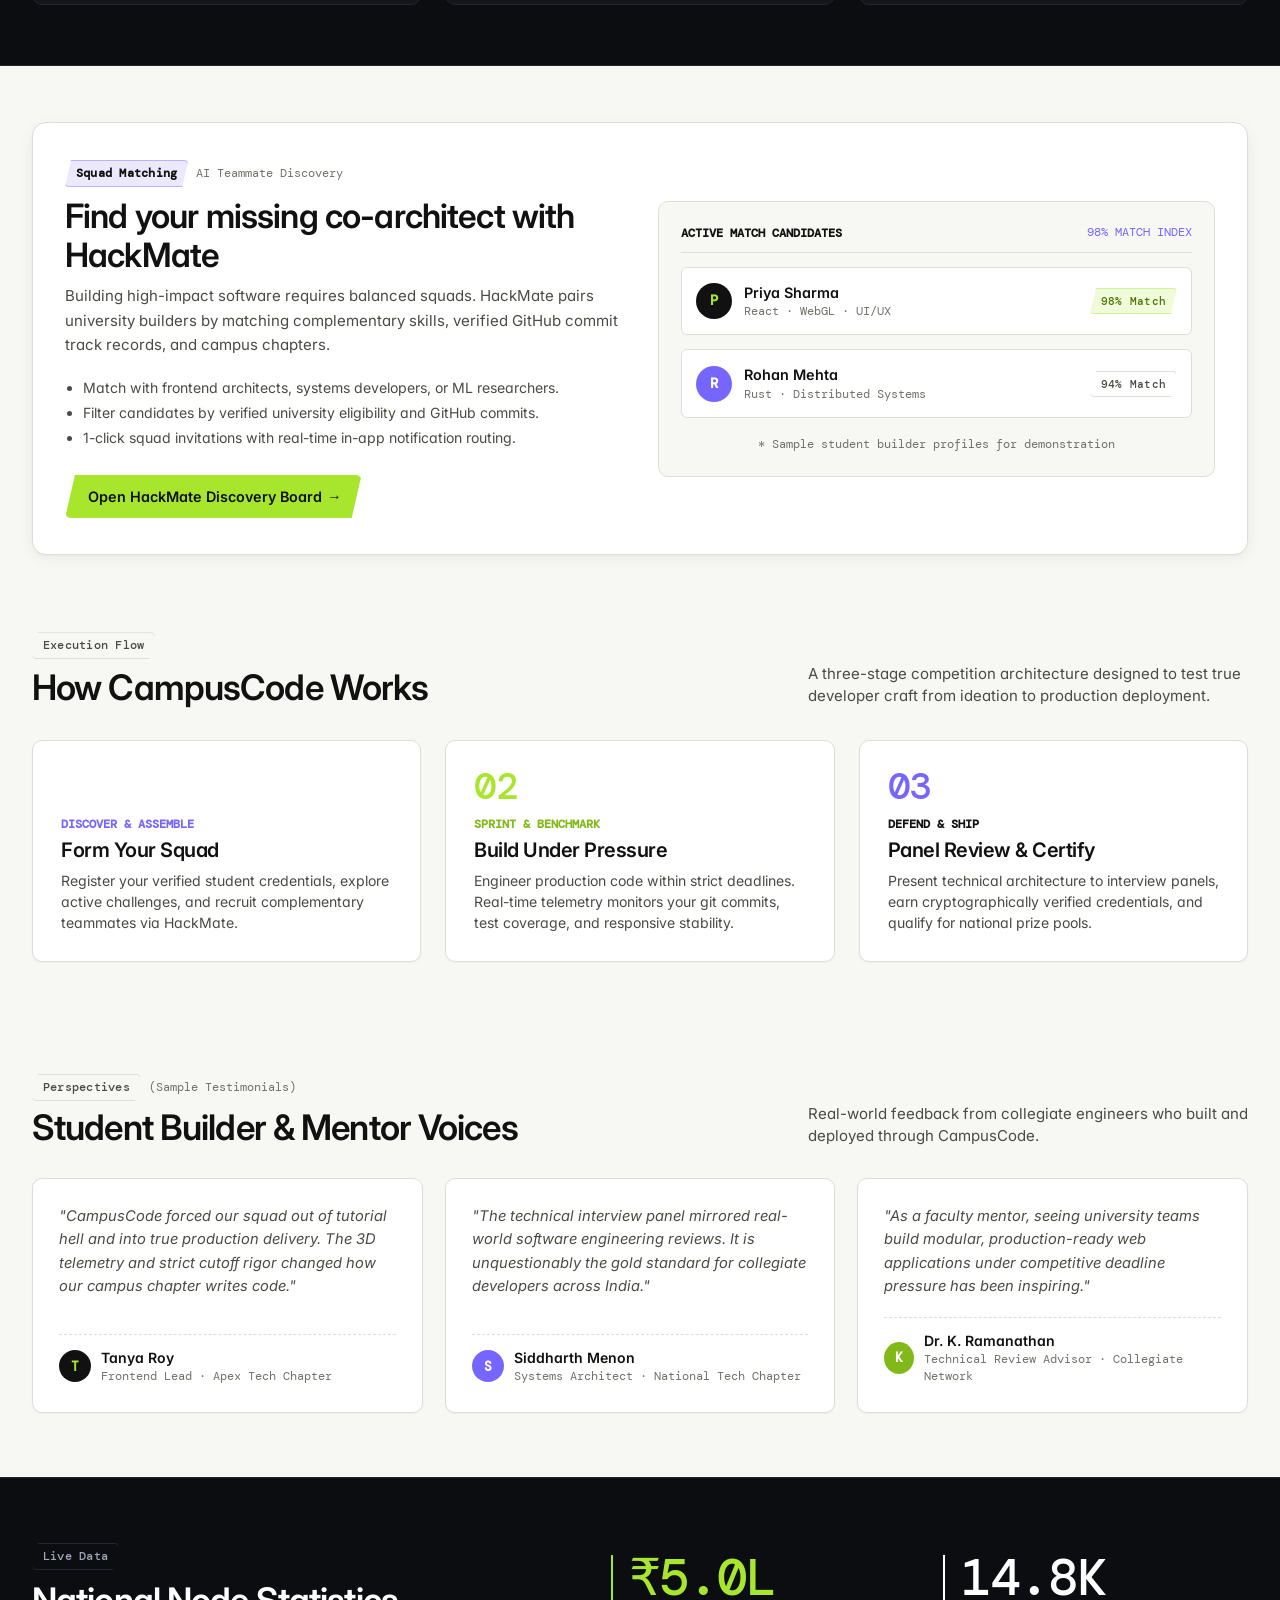
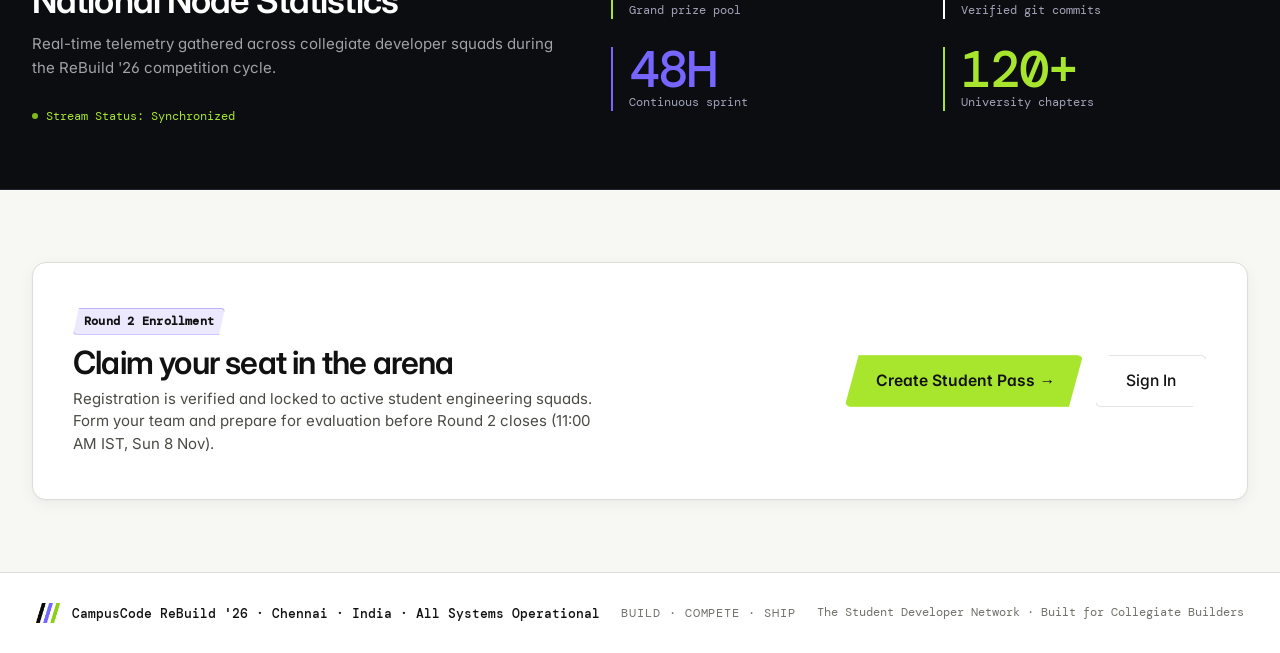
==== commit 6acb6598: "polish: panel nomenclature, authentic copy, natural deadline phrasing, dock single-line, and enhance" ====
--- a/index.html
+++ b/index.html
@@ -84,7 +84,7 @@
           </div>
 
           <div class="mono" style="font-size: 0.76rem; color: var(--text-muted); margin-top: 6px;">
-            Round 2 Code Freeze: <strong style="color: var(--black);">Closes 11:00 AM IST, Sun 8 Nov</strong>
+            Round 2: <strong style="color: var(--black);">Closes 11:00 AM IST, Sun 8 Nov</strong>
           </div>
         </div>
 
@@ -95,13 +95,13 @@
             <div class="hero-slab hero-slab-black" id="slab-black" tabindex="0" role="region" aria-label="Stage 1 Slab: Recreate and Spec">
               <div class="slab-header-row">
                 <span class="slash-badge slash-badge-ghost">Stage // 01</span>
-                <span class="mono slab-status-text" style="color: var(--lime); font-size: 0.72rem;">✓ PASSED · 100%</span>
+                <span class="mono slab-status-text" style="color: var(--lime); font-size: 0.74rem;">✓ PASSED · 100%</span>
               </div>
               <div class="slab-content-core">
-                <div class="mono slab-eyebrow" style="color: var(--text-on-black-muted); font-size: 0.7rem;">BLUEPRINT &amp; SPEC</div>
-                <div class="slab-title-text" style="font-size: 1.15rem; font-weight: 600; color: #ffffff;">Recreate Framework</div>
-              </div>
-              <div class="slab-footer-row mono" style="font-size: 0.72rem; color: var(--text-on-black-muted); display: flex; justify-content: space-between;">
+                <div class="mono slab-eyebrow" style="color: var(--text-on-black-muted); font-size: 0.76rem; font-weight: 600;">BLUEPRINT &amp; SPEC</div>
+                <div class="slab-title-text" style="font-size: 1.32rem; font-weight: 700; color: #ffffff;">Recreate Framework</div>
+              </div>
+              <div class="slab-footer-row mono" style="font-size: 0.76rem; color: #d0d1db; display: flex; justify-content: space-between;">
                 <span>FRI 06 NOV</span>
                 <span>TEAM STARK (APEX TECH)</span>
               </div>
@@ -111,13 +111,13 @@
             <div class="hero-slab hero-slab-purple" id="slab-purple" tabindex="0" role="region" aria-label="Stage 2 Slab: Rebuild Sprint">
               <div class="slab-header-row">
                 <span class="slash-badge slash-badge-black" style="font-size: 0.68rem;">Stage // 02</span>
-                <span class="mono slab-status-text" style="color: #ffffff; font-size: 0.72rem;">● LIVE SPRINT</span>
+                <span class="mono slab-status-text" style="color: #ffffff; font-size: 0.74rem;">● LIVE SPRINT</span>
               </div>
               <div class="slab-content-core">
-                <div class="mono slab-eyebrow" style="color: rgba(255, 255, 255, 0.85); font-size: 0.7rem;">CURRENT EVALUATION</div>
-                <div class="slab-title-text" style="font-size: 1.15rem; font-weight: 600; color: #ffffff;">Rebuild Crucible</div>
-              </div>
-              <div class="slab-footer-row mono" style="font-size: 0.72rem; color: rgba(255, 255, 255, 0.9); display: flex; justify-content: space-between;">
+                <div class="mono slab-eyebrow" style="color: rgba(255, 255, 255, 0.9); font-size: 0.76rem; font-weight: 600;">CURRENT EVALUATION</div>
+                <div class="slab-title-text" style="font-size: 1.32rem; font-weight: 700; color: #ffffff;">Rebuild Crucible</div>
+              </div>
+              <div class="slab-footer-row mono" style="font-size: 0.76rem; color: #ffffff; display: flex; justify-content: space-between;">
                 <span>Closes 11:00 AM IST, Sun 8 Nov</span>
                 <span>ID: #CC-8842</span>
               </div>
@@ -127,13 +127,13 @@
             <div class="hero-slab hero-slab-lime" id="slab-lime" tabindex="0" role="region" aria-label="Stage 3 Slab: Technical Review">
               <div class="slab-header-row">
                 <span class="slash-badge slash-badge-black" style="font-size: 0.68rem;">Stage // 03</span>
-                <span class="mono slab-status-text" style="color: #111111; font-weight: 600; font-size: 0.72rem;">○ UPCOMING</span>
+                <span class="mono slab-status-text" style="color: #111111; font-weight: 600; font-size: 0.74rem;">○ UPCOMING</span>
               </div>
               <div class="slab-content-core">
-                <div class="mono slab-eyebrow" style="color: #2b3b0b; font-size: 0.7rem;">NATIONAL JURY DEFENSE</div>
-                <div class="slab-title-text" style="font-size: 1.15rem; font-weight: 600; color: var(--black);">Technical Review</div>
-              </div>
-              <div class="slab-footer-row mono" style="font-size: 0.72rem; color: #111111; display: flex; justify-content: space-between;">
+                <div class="mono slab-eyebrow" style="color: #1a2603; font-size: 0.76rem; font-weight: 700;">NATIONAL INTERVIEW PANEL</div>
+                <div class="slab-title-text" style="font-size: 1.32rem; font-weight: 800; color: var(--black);">Technical Review</div>
+              </div>
+              <div class="slab-footer-row mono" style="font-size: 0.76rem; color: #111111; font-weight: 600; display: flex; justify-content: space-between;">
                 <span>09–11 NOV</span>
                 <span>FINALE ROSTER</span>
               </div>
@@ -255,11 +255,11 @@
               </div>
               <h3 style="font-size: 1.45rem; color: #ffffff; margin-bottom: 8px;">Rebuild</h3>
               <p style="font-size: 0.88rem; color: var(--text-on-black-secondary); line-height: 1.5;">
-                Round 2 Sprint (Closes 11:00 AM IST, Sun 8 Nov). Teams construct a complete student workspace featuring live challenge directories, milestone tracking, and sprint countdowns.
+                Round 2 Sprint · Closes 11:00 AM IST, Sun 8 Nov. Teams construct a complete student workspace featuring live challenge directories, milestone tracking, and sprint countdowns.
               </p>
             </div>
             <div style="border-top: 1px solid var(--black-border); padding-top: 12px; margin-top: 18px; display: flex; justify-content: space-between; align-items: center;" class="mono">
-              <span style="font-size: 0.72rem; color: var(--text-on-black-muted);">Cutoff:</span>
+              <span style="font-size: 0.72rem; color: var(--text-on-black-muted);">Round 2 deadline:</span>
               <strong style="color: var(--lime);">Closes 11:00 AM IST, Sun 8 Nov</strong>
             </div>
           </article>
@@ -313,16 +313,16 @@
               </div>
               <h3 style="font-size: 1.45rem; margin-bottom: 8px;">CampusCode ReBuild '26</h3>
               <p style="font-size: 0.88rem; color: var(--text-secondary); line-height: 1.5; margin-bottom: 16px;">
-                Construct a high-performance student engineering workspace with live telemetry, 3D interactive carousels, and verified submission verification.
+                Construct a high-performance student engineering workspace with live progress indicators, interactive project portfolios, and verified submission delivery.
               </p>
               <div style="display: flex; gap: 6px; flex-wrap: wrap; margin-bottom: 20px;">
                 <span class="slash-badge slash-badge-ghost">Frontend Arch</span>
                 <span class="slash-badge slash-badge-ghost">CSS-3D</span>
-                <span class="slash-badge slash-badge-ghost">WCAG 2.2 AA</span>
+                <span class="slash-badge slash-badge-ghost">UI Architecture</span>
               </div>
             </div>
             <div style="border-top: 1px dashed var(--hairline); padding-top: 14px; display: flex; justify-content: space-between; align-items: center;" class="mono">
-              <span style="font-size: 0.74rem; color: var(--text-muted);">Closes 11:00 AM IST, Sun 8 Nov</span>
+              <span style="font-size: 0.74rem; color: var(--text-muted);">Round 2 closes 11:00 AM IST, Sun 8 Nov</span>
               <a href="dashboard.html#events" class="btn btn-lime btn-sm">Enter Arena →</a>
             </div>
           </article>
@@ -406,7 +406,7 @@
             <div class="mono" style="font-size: 0.74rem; color: var(--lime-dark); font-weight: 600; margin-bottom: 6px;">TRACK // 02</div>
             <h3 style="font-size: 1.15rem; margin-bottom: 6px;">Future Web Systems</h3>
             <p style="font-size: 0.85rem; color: var(--text-secondary); line-height: 1.5;">
-              High-frequency WebSocket dashboards, CSS-3D visual stages, WebAssembly modules, and WCAG 2.2 AA compliant frontends.
+              High-frequency data streaming platforms, interactive graphics engines, WebAssembly tools, and accessible design system interfaces.
             </p>
           </div>
           <div style="background: var(--white); border: 1px solid var(--hairline); border-radius: var(--radius-sm); padding: 22px;">
@@ -463,7 +463,7 @@
             </div>
             <div style="border-top: 1px solid var(--black-border); padding-top: 12px; display: flex; justify-content: space-between; align-items: center;" class="mono">
               <span style="font-size: 0.72rem; color: var(--text-on-black-muted);">By: Team Hyperion</span>
-              <span style="font-size: 0.74rem; color: var(--lime);">99.4% Jury Score</span>
+              <span style="font-size: 0.74rem; color: var(--lime);">99.4% Panel Score</span>
             </div>
           </article>
 
@@ -486,7 +486,7 @@
             </div>
             <div style="border-top: 1px solid var(--black-border); padding-top: 12px; display: flex; justify-content: space-between; align-items: center;" class="mono">
               <span style="font-size: 0.72rem; color: var(--text-on-black-muted);">By: Team Volt</span>
-              <span style="font-size: 0.74rem; color: var(--purple);">98.1% Jury Score</span>
+              <span style="font-size: 0.74rem; color: var(--purple);">98.1% Panel Score</span>
             </div>
           </article>
 
@@ -509,7 +509,7 @@
             </div>
             <div style="border-top: 1px solid var(--black-border); padding-top: 12px; display: flex; justify-content: space-between; align-items: center;" class="mono">
               <span style="font-size: 0.72rem; color: var(--text-on-black-muted);">By: Team Orion</span>
-              <span style="font-size: 0.74rem; color: var(--lime);">96.8% Jury Score</span>
+              <span style="font-size: 0.74rem; color: var(--lime);">96.8% Panel Score</span>
             </div>
           </article>
 
@@ -624,9 +624,9 @@
           <div style="background: var(--white); border: 1px solid var(--hairline); border-radius: var(--radius-md); padding: 28px; box-shadow: var(--shadow-sm);">
             <div class="display-numeral-giant numeral-purple" style="font-size: 2.4rem; margin-bottom: 12px;">03</div>
             <div class="mono" style="font-size: 0.72rem; color: var(--black); font-weight: 600; margin-bottom: 6px;">DEFEND &amp; SHIP</div>
-            <h3 style="font-size: 1.25rem; margin-bottom: 8px;">Jury Review &amp; Certify</h3>
+            <h3 style="font-size: 1.25rem; margin-bottom: 8px;">Panel Review &amp; Certify</h3>
             <p style="font-size: 0.88rem; color: var(--text-secondary); line-height: 1.5;">
-              Present technical architecture to jury panels, earn cryptographically verified credentials, and qualify for national prize pools.
+              Present technical architecture to interview panels, earn cryptographically verified credentials, and qualify for national prize pools.
             </p>
           </div>
 
@@ -669,7 +669,7 @@
 
           <div style="background: var(--white); border: 1px solid var(--hairline); border-radius: var(--radius-md); padding: 26px; box-shadow: var(--shadow-sm); display: flex; flex-direction: column; justify-content: space-between;">
             <p style="font-size: 0.92rem; color: var(--text-secondary); line-height: 1.6; font-style: italic; margin-bottom: 18px;">
-              "The architectural jury defense mirrored actual venture-backed engineering assessments. It is unquestionably the gold standard for collegiate developers across India."
+              "The technical interview panel mirrored real-world software engineering reviews. It is unquestionably the gold standard for collegiate developers across India."
             </p>
             <div style="border-top: 1px dashed var(--hairline); padding-top: 12px; display: flex; align-items: center; gap: 10px;">
               <div style="width: 32px; height: 32px; background: var(--purple); color: #ffffff; border-radius: 50%; display: flex; align-items: center; justify-content: center; font-family: var(--font-mono); font-weight: 700; font-size: 0.8rem;">S</div>
@@ -682,13 +682,13 @@
 
           <div style="background: var(--white); border: 1px solid var(--hairline); border-radius: var(--radius-md); padding: 26px; box-shadow: var(--shadow-sm); display: flex; flex-direction: column; justify-content: space-between;">
             <p style="font-size: 0.92rem; color: var(--text-secondary); line-height: 1.6; font-style: italic; margin-bottom: 18px;">
-              "As a faculty mentor, seeing university teams build accessible, fully-tested zero-build web applications under live pressure has been inspiring."
+              "As a faculty mentor, seeing university teams build modular, production-ready web applications under competitive deadline pressure has been inspiring."
             </p>
             <div style="border-top: 1px dashed var(--hairline); padding-top: 12px; display: flex; align-items: center; gap: 10px;">
               <div style="width: 32px; height: 32px; background: var(--lime-dark); color: #ffffff; border-radius: 50%; display: flex; align-items: center; justify-content: center; font-family: var(--font-mono); font-weight: 700; font-size: 0.8rem;">K</div>
               <div>
                 <div style="font-size: 0.88rem; font-weight: 600;">Dr. K. Ramanathan</div>
-                <div class="mono" style="font-size: 0.72rem; color: var(--text-muted);">Technical Jury Advisor · Collegiate Network</div>
+                <div class="mono" style="font-size: 0.72rem; color: var(--text-muted);">Technical Review Advisor · Collegiate Network</div>
               </div>
             </div>
           </div>
@@ -747,7 +747,7 @@
             <span class="slash-badge slash-badge-purple" style="margin-bottom: 10px;">Round 2 Enrollment</span>
             <h2 style="font-size: 2rem; margin-bottom: 6px;">Claim your seat in the arena</h2>
             <p style="color: var(--text-secondary); max-width: 520px; font-size: 0.94rem;">
-              Registration is verified and locked to active student engineering squads. Form your team and prepare for evaluation (Closes 11:00 AM IST, Sun 8 Nov).
+              Registration is verified and locked to active student engineering squads. Form your team and prepare for evaluation before Round 2 closes (11:00 AM IST, Sun 8 Nov).
             </p>
           </div>
 
--- a/css/styles.css
+++ b/css/styles.css
@@ -205,15 +205,15 @@
 
 .overview-3d-slab-pair {
   position: absolute;
-  top: -12px;
-  left: -14px;
-  width: 250px;
-  height: 115px;
+  top: -16px;
+  left: -20px;
+  width: 330px;
+  height: 140px;
   pointer-events: none;
   z-index: 1;
   transform-style: preserve-3d;
-  transform: rotateX(14deg) rotateY(-18deg) rotateZ(3deg);
-  opacity: 0.18;
+  transform: rotateX(12deg) rotateY(-16deg) rotateZ(2.5deg);
+  opacity: 0.85;
   will-change: transform;
   transition: transform 200ms ease-out;
 }
@@ -226,23 +226,27 @@
 }
 
 .overview-slab-item-purple {
-  width: 200px;
-  height: 68px;
-  background: var(--purple);
-  border-left: 3px solid var(--purple);
+  width: 250px;
+  height: 85px;
+  background: rgba(118, 101, 255, 0.16);
+  border: 1px solid rgba(118, 101, 255, 0.4);
+  border-left: 5px solid var(--purple);
+  box-shadow: 0 8px 24px rgba(118, 101, 255, 0.12);
   top: 0;
   left: 0;
   transform: translate3d(0, 0, 0);
 }
 
 .overview-slab-item-black {
-  width: 210px;
-  height: 72px;
-  background: var(--black);
-  border-left: 3px solid var(--lime);
-  top: 22px;
-  left: 30px;
-  transform: translate3d(0, 0, 24px);
+  width: 270px;
+  height: 90px;
+  background: rgba(16, 17, 22, 0.08);
+  border: 1px solid rgba(16, 17, 22, 0.18);
+  border-left: 5px solid var(--lime-dark);
+  box-shadow: 0 12px 30px rgba(0, 0, 0, 0.08);
+  top: 26px;
+  left: 36px;
+  transform: translate3d(0, 0, 20px);
 }
 
 .overview-track-band {
@@ -311,14 +315,23 @@
   text-decoration: none;
   border-radius: var(--radius-sm);
   clip-path: var(--slash-clip-btn);
-  transition: background-color 150ms ease, border-color 150ms ease, transform 100ms ease;
+  transition: background-color 200ms ease,
+              border-color 200ms ease,
+              color 200ms ease,
+              transform 160ms cubic-bezier(0.16, 1, 0.3, 1),
+              box-shadow 200ms ease;
   user-select: none;
   border: 1px solid transparent;
   white-space: nowrap;
 }
 
+.btn:hover {
+  transform: translate3d(0, -2px, 0);
+  box-shadow: 0 4px 12px rgba(0, 0, 0, 0.08);
+}
+
 .btn:active {
-  transform: scale(0.98);
+  transform: translate3d(0, 0, 0) scale(0.97);
 }
 
 /* The ONE primary action per screen */
@@ -332,6 +345,7 @@
 
 .btn-lime:hover {
   background-color: #9fe223;
+  box-shadow: 0 4px 18px rgba(168, 230, 46, 0.35);
 }
 
 .btn-black {
@@ -343,6 +357,7 @@
 
 .btn-black:hover {
   background-color: #222226;
+  box-shadow: 0 4px 14px rgba(0, 0, 0, 0.25);
 }
 
 .btn-secondary {
@@ -354,8 +369,9 @@
 }
 
 .btn-secondary:hover {
-  background-color: #f4f4f0;
-  border-color: #cccbc4;
+  background-color: #ffffff;
+  border-color: #c6c6bd;
+  box-shadow: 0 4px 12px rgba(0, 0, 0, 0.06);
 }
 
 .band-black .btn-secondary {
@@ -568,8 +584,8 @@
 .hero-stage-3d-wrapper {
   position: relative;
   width: 100%;
-  max-width: 480px;
-  height: 350px;
+  max-width: 520px;
+  height: 410px;
   margin: 0 auto;
   perspective: 1100px;
   perspective-origin: 50% 50%;
@@ -580,8 +596,8 @@
 
 .hero-stage-3d-viewport {
   position: relative;
-  width: 300px;
-  height: 200px;
+  width: 380px;
+  height: 260px;
   transform-style: preserve-3d;
   transform: rotateX(12deg) rotateY(-18deg) rotateZ(3deg);
   will-change: transform;
@@ -589,9 +605,9 @@
 
 .hero-slab {
   position: absolute;
-  width: 285px;
-  height: 155px;
-  padding: 16px 20px;
+  width: 355px;
+  height: 195px;
+  padding: 20px 24px;
   display: flex;
   flex-direction: column;
   justify-content: space-between;
@@ -623,8 +639,8 @@
   color: #ffffff;
   border: 1px solid rgba(255, 255, 255, 0.25);
   border-left: 5px solid rgba(255, 255, 255, 0.7);
-  top: 42px;
-  left: 36px;
+  top: 50px;
+  left: 44px;
   z-index: 2;
 }
 
@@ -633,8 +649,8 @@
   color: var(--black);
   border: 1px solid rgba(0, 0, 0, 0.15);
   border-left: 5px solid var(--black);
-  top: 84px;
-  left: 72px;
+  top: 100px;
+  left: 88px;
   z-index: 3;
 }
 
@@ -1006,19 +1022,37 @@
 }
 
 /* ==========================================================================
-   Dashboard View Routing (Clean Opacity + Transform, No Blade Bleed)
+   Dashboard View Routing (Coordinated Navigation Transition System)
+   Exit: 140ms | Entry: 280ms | Refined Cubic-Bezier
    ========================================================================== */
 .dashboard-view-panel {
   display: none;
   opacity: 0;
-  transform: translateY(6px);
-  transition: opacity 180ms var(--ease-standard), transform 180ms var(--ease-standard);
+  transform: translate3d(0, 10px, 0);
+  transition: opacity 280ms cubic-bezier(0.16, 1, 0.3, 1),
+              transform 280ms cubic-bezier(0.16, 1, 0.3, 1);
 }
 
 .dashboard-view-panel.active {
   display: block;
   opacity: 1;
-  transform: translateY(0);
+  transform: translate3d(0, 0, 0);
+}
+
+.dashboard-view-panel.is-exiting {
+  display: block !important;
+  opacity: 0 !important;
+  transform: translate3d(0, -8px, 0) !important;
+  transition: opacity 140ms cubic-bezier(0.4, 0, 1, 1),
+              transform 140ms cubic-bezier(0.4, 0, 1, 1) !important;
+  pointer-events: none;
+}
+
+.dashboard-view-panel.is-entering {
+  display: block !important;
+  opacity: 0 !important;
+  transform: translate3d(0, 10px, 0) !important;
+  transition: none !important;
 }
 
 #slab-wipe-overlay {
@@ -1026,7 +1060,7 @@
 }
 
 /* ==========================================================================
-   Floating Bottom Dock (Clean Pill Navigation)
+   Floating Bottom Dock (Sliding Lime Glider & Coordinated Motion)
    ========================================================================== */
 .floating-bottom-dock {
   position: fixed;
@@ -1041,39 +1075,82 @@
   border-radius: var(--radius-pill);
   clip-path: var(--slash-clip-dock);
   box-shadow: var(--shadow-dock);
-  padding: 6px 12px;
-  display: flex;
-  align-items: center;
-  gap: 4px;
+  padding: 5px 8px;
+  display: flex;
+  align-items: center;
+  flex-wrap: nowrap;
+  white-space: nowrap;
+  gap: 3px;
+}
+
+/* Smooth Sliding Lime Active Pill Indicator */
+.dock-indicator-glider {
+  position: absolute;
+  top: 5px;
+  left: 0;
+  height: calc(100% - 10px);
+  width: 0;
+  background: var(--lime);
+  border-radius: var(--radius-xs);
+  clip-path: var(--slash-clip-dock-item);
+  box-shadow: 0 0 18px rgba(168, 230, 46, 0.42), 0 2px 6px rgba(0, 0, 0, 0.25);
+  pointer-events: none;
+  z-index: 1;
+  opacity: 0;
+  will-change: transform, width;
+  transition: transform 300ms cubic-bezier(0.16, 1, 0.3, 1),
+              width 300ms cubic-bezier(0.16, 1, 0.3, 1),
+              opacity 200ms ease;
 }
 
 .dock-item-btn {
+  position: relative;
+  z-index: 2;
   display: inline-flex;
   align-items: center;
-  gap: 7px;
-  padding: 8px 16px;
+  gap: 6px;
+  padding: 6px 11px;
   background: transparent;
   border: none;
   border-radius: var(--radius-xs);
   clip-path: var(--slash-clip-dock-item);
   color: #9c9ca4;
   font-family: var(--font-sans);
-  font-size: 0.85rem;
+  font-size: 0.81rem;
   font-weight: 500;
   cursor: pointer;
-  transition: color 150ms ease, background-color 150ms ease;
   text-decoration: none;
-}
-
-.dock-item-btn:hover {
+  white-space: nowrap;
+  flex-shrink: 0;
+  transition: color 240ms cubic-bezier(0.16, 1, 0.3, 1),
+              background-color 200ms ease,
+              transform 160ms cubic-bezier(0.16, 1, 0.3, 1);
+}
+
+.dock-item-btn span {
+  white-space: nowrap;
+}
+
+.dock-item-btn:hover:not(.active) {
   color: #ffffff;
-  background: rgba(255, 255, 255, 0.08);
+  background: rgba(168, 230, 46, 0.08);
+}
+
+.dock-item-btn:active {
+  transform: scale(0.96);
 }
 
 .dock-item-btn.active {
-  background: var(--lime);
   color: var(--black);
   font-weight: 600;
+}
+
+.dock-item-btn svg {
+  transition: stroke 240ms cubic-bezier(0.16, 1, 0.3, 1), transform 200ms ease;
+}
+
+.dock-item-btn.active svg {
+  stroke: var(--black);
 }
 
 .dock-badge-pill {
@@ -1085,6 +1162,8 @@
   padding: 1px 6px;
   border-radius: var(--radius-xs);
   clip-path: var(--slash-clip-tag);
+  transition: background-color 240ms cubic-bezier(0.16, 1, 0.3, 1),
+              color 240ms cubic-bezier(0.16, 1, 0.3, 1);
 }
 
 .dock-item-btn.active .dock-badge-pill {
@@ -1092,16 +1171,123 @@
   color: var(--lime);
 }
 
-/* Profile Popover */
+/* ==========================================================================
+   Section Staggered Component Reveals
+   ========================================================================== */
+@keyframes sectionFadeUp {
+  from {
+    opacity: 0;
+    transform: translate3d(0, 12px, 0);
+  }
+  to {
+    opacity: 1;
+    transform: translate3d(0, 0, 0);
+  }
+}
+
+.dashboard-view-panel.active .overview-kpi-card,
+.dashboard-view-panel.active .track-stage-block,
+.dashboard-view-panel.active .explore-event-card,
+.dashboard-view-panel.active .hackmate-candidate-card,
+.dashboard-view-panel.active .workspace-split-grid > article,
+.dashboard-view-panel.active .achievements-split-grid > article {
+  animation: sectionFadeUp 320ms cubic-bezier(0.16, 1, 0.3, 1) both;
+}
+
+.dashboard-view-panel.active .overview-kpi-card:nth-child(1),
+.dashboard-view-panel.active .explore-event-card:nth-child(1),
+.dashboard-view-panel.active .hackmate-candidate-card:nth-child(1) {
+  animation-delay: 40ms;
+}
+
+.dashboard-view-panel.active .overview-kpi-card:nth-child(2),
+.dashboard-view-panel.active .explore-event-card:nth-child(2),
+.dashboard-view-panel.active .hackmate-candidate-card:nth-child(2) {
+  animation-delay: 80ms;
+}
+
+.dashboard-view-panel.active .overview-kpi-card:nth-child(3),
+.dashboard-view-panel.active .explore-event-card:nth-child(3),
+.dashboard-view-panel.active .hackmate-candidate-card:nth-child(3) {
+  animation-delay: 120ms;
+}
+
+.dashboard-view-panel.active .overview-kpi-card:nth-child(4),
+.dashboard-view-panel.active .explore-event-card:nth-child(4),
+.dashboard-view-panel.active .hackmate-candidate-card:nth-child(4) {
+  animation-delay: 160ms;
+}
+
+.dashboard-view-panel.active .overview-kpi-card:nth-child(5) {
+  animation-delay: 200ms;
+}
+
+/* Subtle elevation micro-interactions */
+.explore-event-card,
+.hackmate-candidate-card,
+.overview-kpi-card {
+  transition: transform 220ms cubic-bezier(0.16, 1, 0.3, 1),
+              box-shadow 220ms cubic-bezier(0.16, 1, 0.3, 1),
+              border-color 180ms ease;
+}
+
+.explore-event-card:hover,
+.hackmate-candidate-card:hover {
+  transform: translate3d(0, -3px, 0);
+  box-shadow: 0 12px 30px rgba(0, 0, 0, 0.08), 0 2px 6px rgba(0, 0, 0, 0.04);
+}
+
+.category-chip {
+  cursor: pointer;
+  transition: transform 160ms cubic-bezier(0.16, 1, 0.3, 1),
+              background-color 180ms ease,
+              color 180ms ease,
+              box-shadow 180ms ease;
+}
+
+.category-chip:hover:not(.active) {
+  transform: translate3d(0, -1px, 0);
+  background: rgba(0, 0, 0, 0.08);
+}
+
+.category-chip:active {
+  transform: scale(0.96);
+}
+
+.form-input {
+  transition: border-color 200ms ease,
+              box-shadow 200ms ease,
+              transform 160ms ease;
+}
+
+.form-input:focus {
+  outline: none;
+  border-color: var(--black);
+  box-shadow: 0 0 0 3px rgba(168, 230, 46, 0.28);
+}
+
+/* Pulse on Activity Unread Counter */
+@keyframes badgeSubtlePulse {
+  0% { transform: scale(1); }
+  50% { transform: scale(1.08); }
+  100% { transform: scale(1); }
+}
+
+#activity-unread-count {
+  animation: badgeSubtlePulse 2.4s ease-in-out infinite;
+}
+
+/* Profile Popover & Activity Center Modal */
 .profile-popover-backdrop {
   position: fixed;
   inset: 0;
-  background: rgba(0, 0, 0, 0.4);
-  backdrop-filter: blur(4px);
+  background: rgba(0, 0, 0, 0.45);
+  backdrop-filter: blur(6px);
+  -webkit-backdrop-filter: blur(6px);
   z-index: 998;
   display: none;
   opacity: 0;
-  transition: opacity 150ms ease;
+  transition: opacity 200ms cubic-bezier(0.16, 1, 0.3, 1);
 }
 
 .profile-popover-backdrop.is-open {
@@ -1113,23 +1299,25 @@
   position: fixed;
   bottom: 84px;
   left: 50%;
-  transform: translateX(-50%) translateY(10px);
-  width: 360px;
+  transform: translate3d(-50%, 14px, 0);
+  width: 380px;
+  max-width: calc(100vw - 32px);
   background: var(--white);
   border: 1px solid var(--hairline);
   border-radius: var(--radius-lg);
-  box-shadow: var(--shadow-floating);
+  box-shadow: 0 20px 48px rgba(0, 0, 0, 0.22), 0 2px 8px rgba(0, 0, 0, 0.08);
   padding: 24px;
   z-index: 1001;
   display: none;
   opacity: 0;
-  transition: opacity 180ms var(--ease-standard), transform 180ms var(--ease-standard);
+  transition: opacity 240ms cubic-bezier(0.16, 1, 0.3, 1),
+              transform 240ms cubic-bezier(0.16, 1, 0.3, 1);
 }
 
 .profile-popover-modal.is-open {
   display: block;
   opacity: 1;
-  transform: translateX(-50%) translateY(0);
+  transform: translate3d(-50%, 0, 0);
 }
 
 /* ==========================================================================
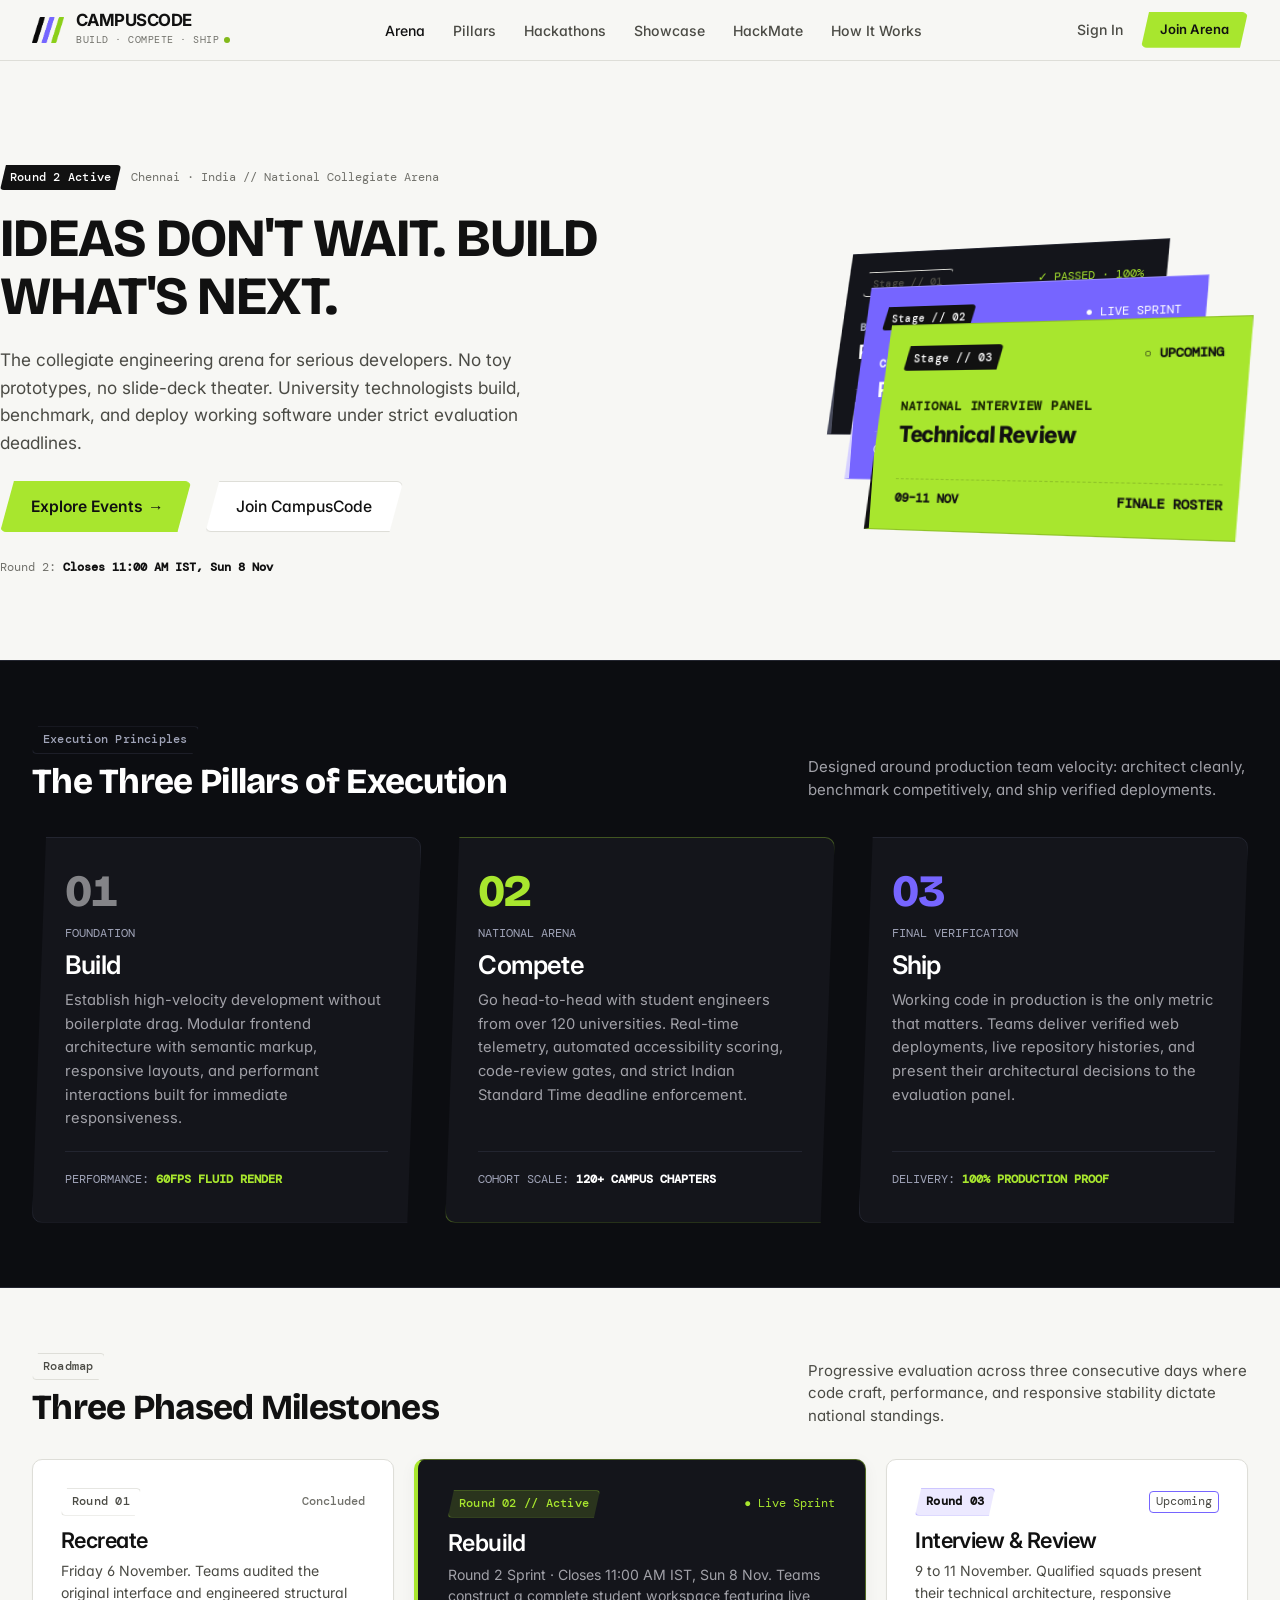
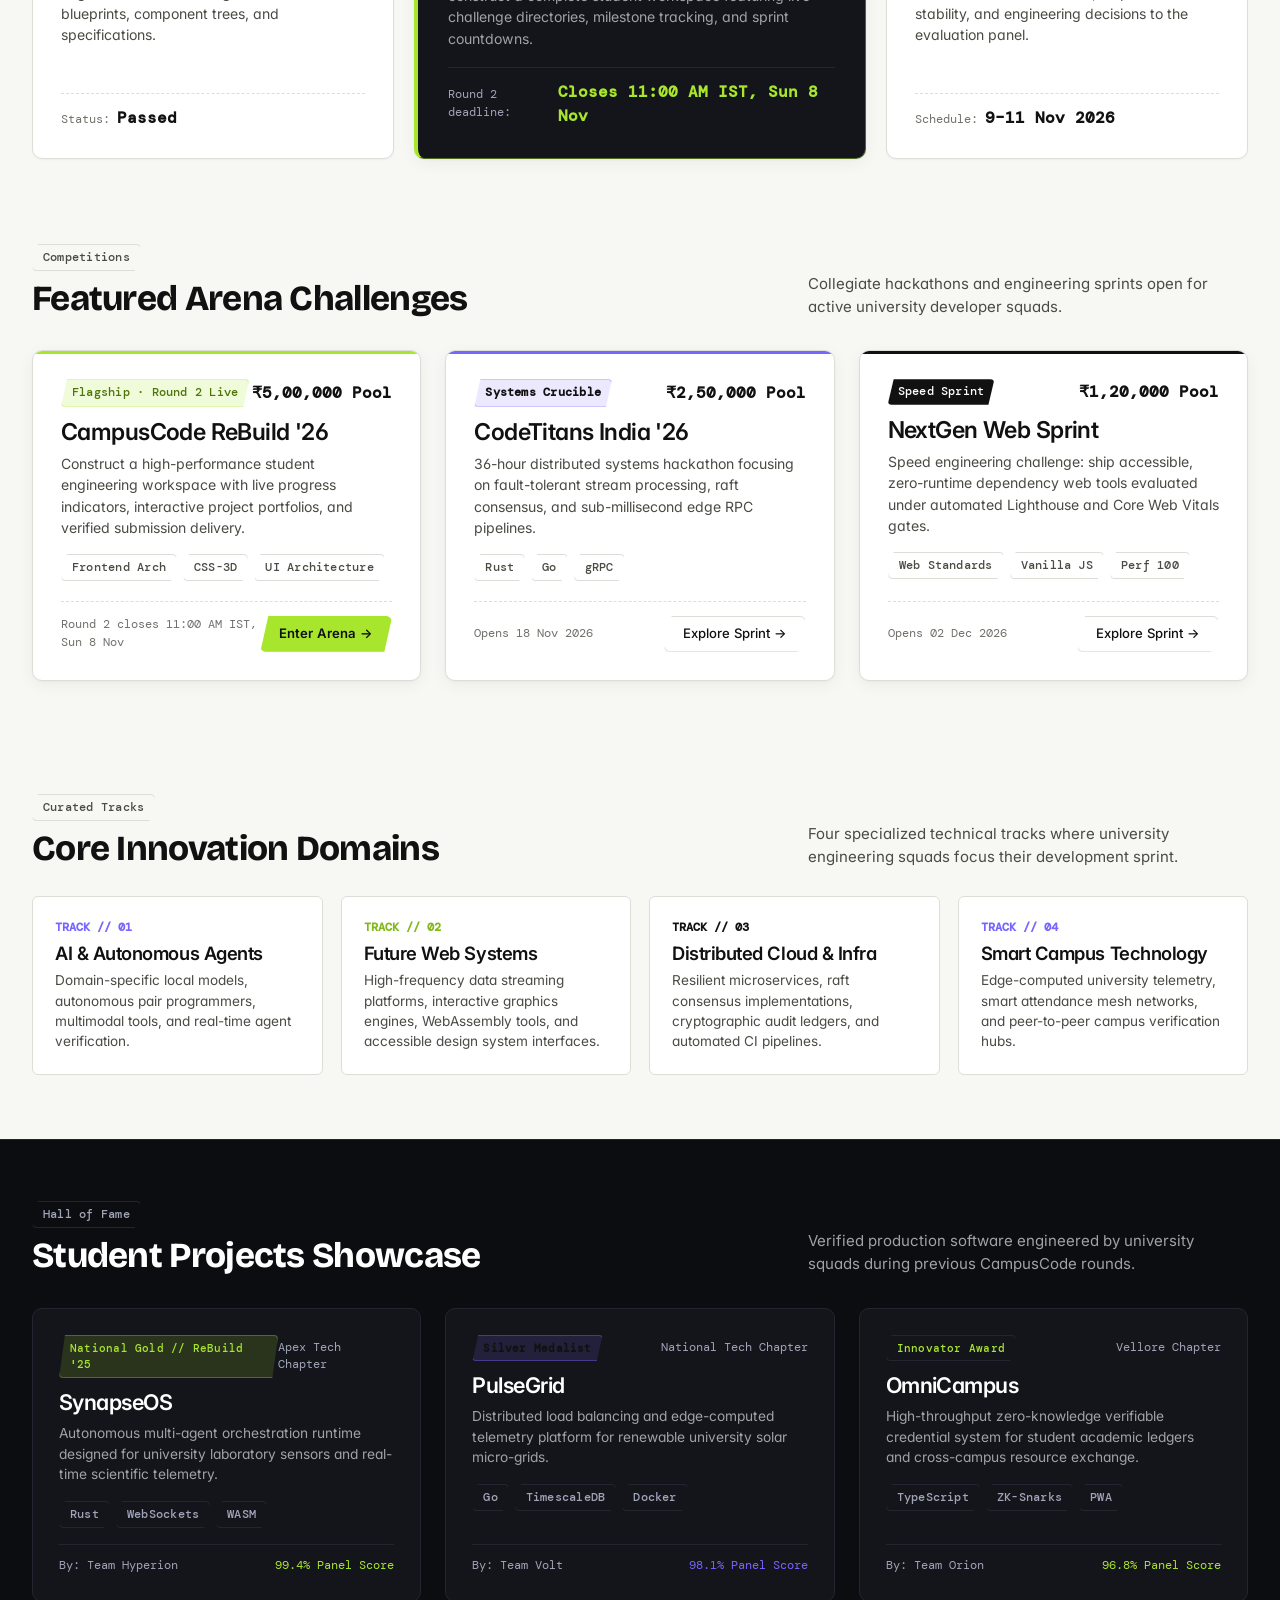
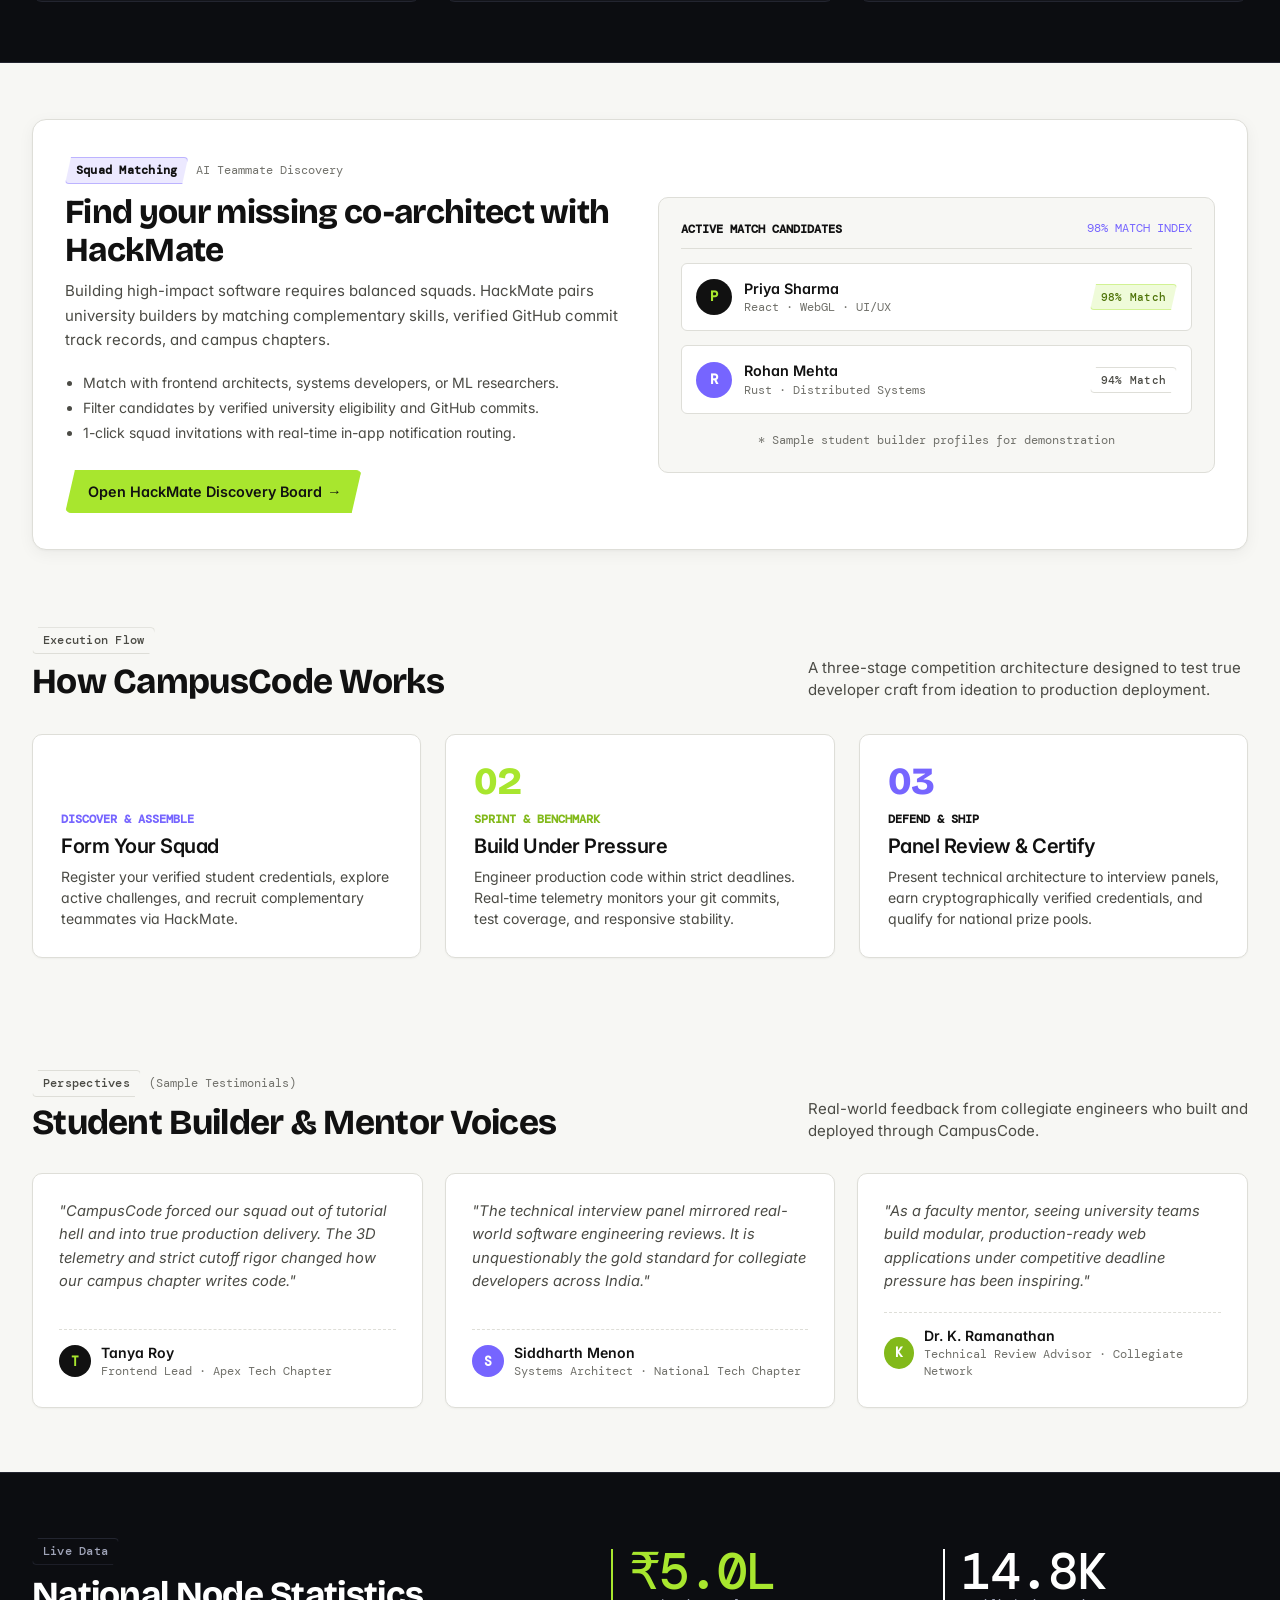
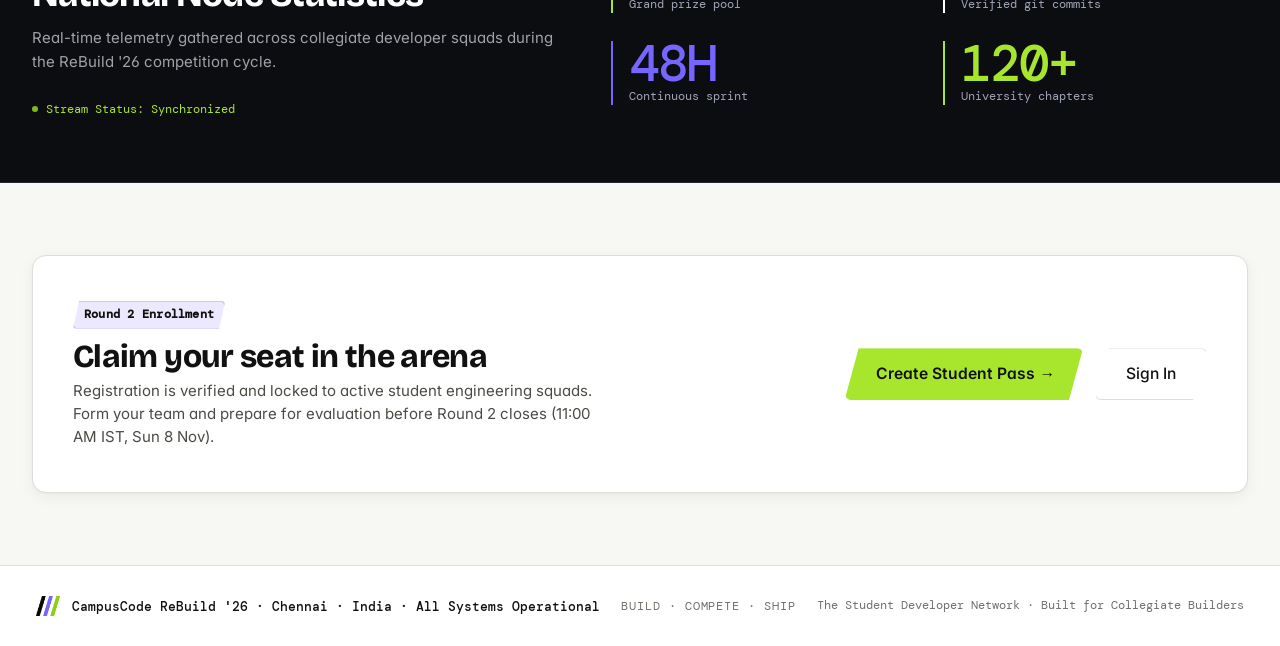
==== commit 14d850fc: "feat: eliminate native chrome alert dialogs with preemptive toast interceptor and add Bricolage Grot" ====
--- a/index.html
+++ b/index.html
@@ -9,13 +9,48 @@
   <!-- Favicon & Authenticated Brand Asset -->
   <link rel="icon" type="image/png" href="assets/campuscode-logo.png">
 
-  <!-- Typography: Google Fonts Inter & DM Mono -->
+  <!-- Typography: Google Fonts Bricolage Grotesque, Inter & DM Mono -->
   <link rel="preconnect" href="https://fonts.googleapis.com">
   <link rel="preconnect" href="https://fonts.gstatic.com" crossorigin>
+  <link href="https://fonts.googleapis.com/css2?family=Bricolage+Grotesque:opsz,wght@12..96,500..800&display=swap" rel="stylesheet">
   <link href="https://fonts.googleapis.com/css2?family=DM+Mono:ital,wght@0,300;0,400;0,500;1,400&family=Inter:wght@400;500;600;700&display=swap" rel="stylesheet">
 
   <!-- Core Stylesheet -->
   <link rel="stylesheet" href="css/styles.css">
+
+  <!-- Preemptive Zero-Chrome Notification & Dialog Interceptor -->
+  <script>
+    (function () {
+      window.__campusToastQueue = window.__campusToastQueue || [];
+      window.alert = function (msg) {
+        var str = String(msg || "");
+        var isSuccess = /renew|success|verified|approved|download/i.test(str);
+        var isErr = /error|failed|invalid/i.test(str);
+        var type = isErr ? 'error' : (isSuccess ? 'success' : 'info');
+        if (typeof window.showCampusToast === 'function') {
+          window.showCampusToast(str, type);
+        } else {
+          window.__campusToastQueue.push({ msg: str, type: type });
+        }
+      };
+      window.confirm = function (msg) {
+        if (typeof window.showCampusToast === 'function') {
+          window.showCampusToast(String(msg || ""), 'info');
+        } else {
+          window.__campusToastQueue.push({ msg: String(msg || ""), type: 'info' });
+        }
+        return true;
+      };
+      window.prompt = function (msg, def) {
+        if (typeof window.showCampusToast === 'function') {
+          window.showCampusToast(String(msg || ""), 'info');
+        } else {
+          window.__campusToastQueue.push({ msg: String(msg || ""), type: 'info' });
+        }
+        return def || '';
+      };
+    })();
+  </script>
 </head>
 <body>
 
--- a/css/styles.css
+++ b/css/styles.css
@@ -3,6 +3,7 @@
    Refined with Unslop: Craft, quiet chrome, deliberate typography & real moments.
    ========================================================================== */
 
+@import url('https://fonts.googleapis.com/css2?family=Bricolage+Grotesque:opsz,wght@12..96,500..800&display=swap');
 @import url('https://fonts.googleapis.com/css2?family=DM+Mono:ital,wght@0,300;0,400;0,500;1,400&family=Inter:wght@400;500;600;700&display=swap');
 
 :root {
@@ -50,6 +51,7 @@
   --radius-pill: 9999px;
 
   /* Typography */
+  --font-display: 'Bricolage Grotesque', 'Inter', system-ui, sans-serif;
   --font-sans: 'Inter', -apple-system, BlinkMacSystemFont, "Segoe UI", Roboto, sans-serif;
   --font-mono: 'DM Mono', ui-monospace, SFMono-Regular, Menlo, Monaco, Consolas, monospace;
 
@@ -271,6 +273,31 @@
   font-weight: 600;
   letter-spacing: -0.025em;
   line-height: 1.15;
+}
+
+/* Display Typography: Bricolage Grotesque (Strictly Scoped)
+   Applied ONLY to: landing hero headline, section h2 headings, Overview greeting,
+   01/02/03 round numerals, and event titles on carousel cards */
+.hero-title-giant,
+h2,
+#student-greeting-text,
+.overview-hero-copy h1,
+.carousel-card-3d h3,
+.carousel-card-face h3 {
+  font-family: var(--font-display);
+  font-weight: 750;
+  letter-spacing: -0.02em;
+  line-height: 1.12;
+}
+
+/* 01/02/03 Round Numerals */
+.track-stage-block .display-numeral-giant,
+.pillar-monolith-card .display-numeral-giant,
+#how-it-works .display-numeral-giant {
+  font-family: var(--font-display);
+  font-weight: 800;
+  letter-spacing: -0.02em;
+  line-height: 0.95;
 }
 
 .mono {
@@ -560,9 +587,10 @@
 }
 
 .hero-title-giant {
+  font-family: var(--font-display);
   font-size: clamp(2.6rem, 4.2vw, 3.8rem);
-  font-weight: 600;
-  letter-spacing: -0.035em;
+  font-weight: 750;
+  letter-spacing: -0.02em;
   line-height: 1.08;
   color: var(--black);
 }
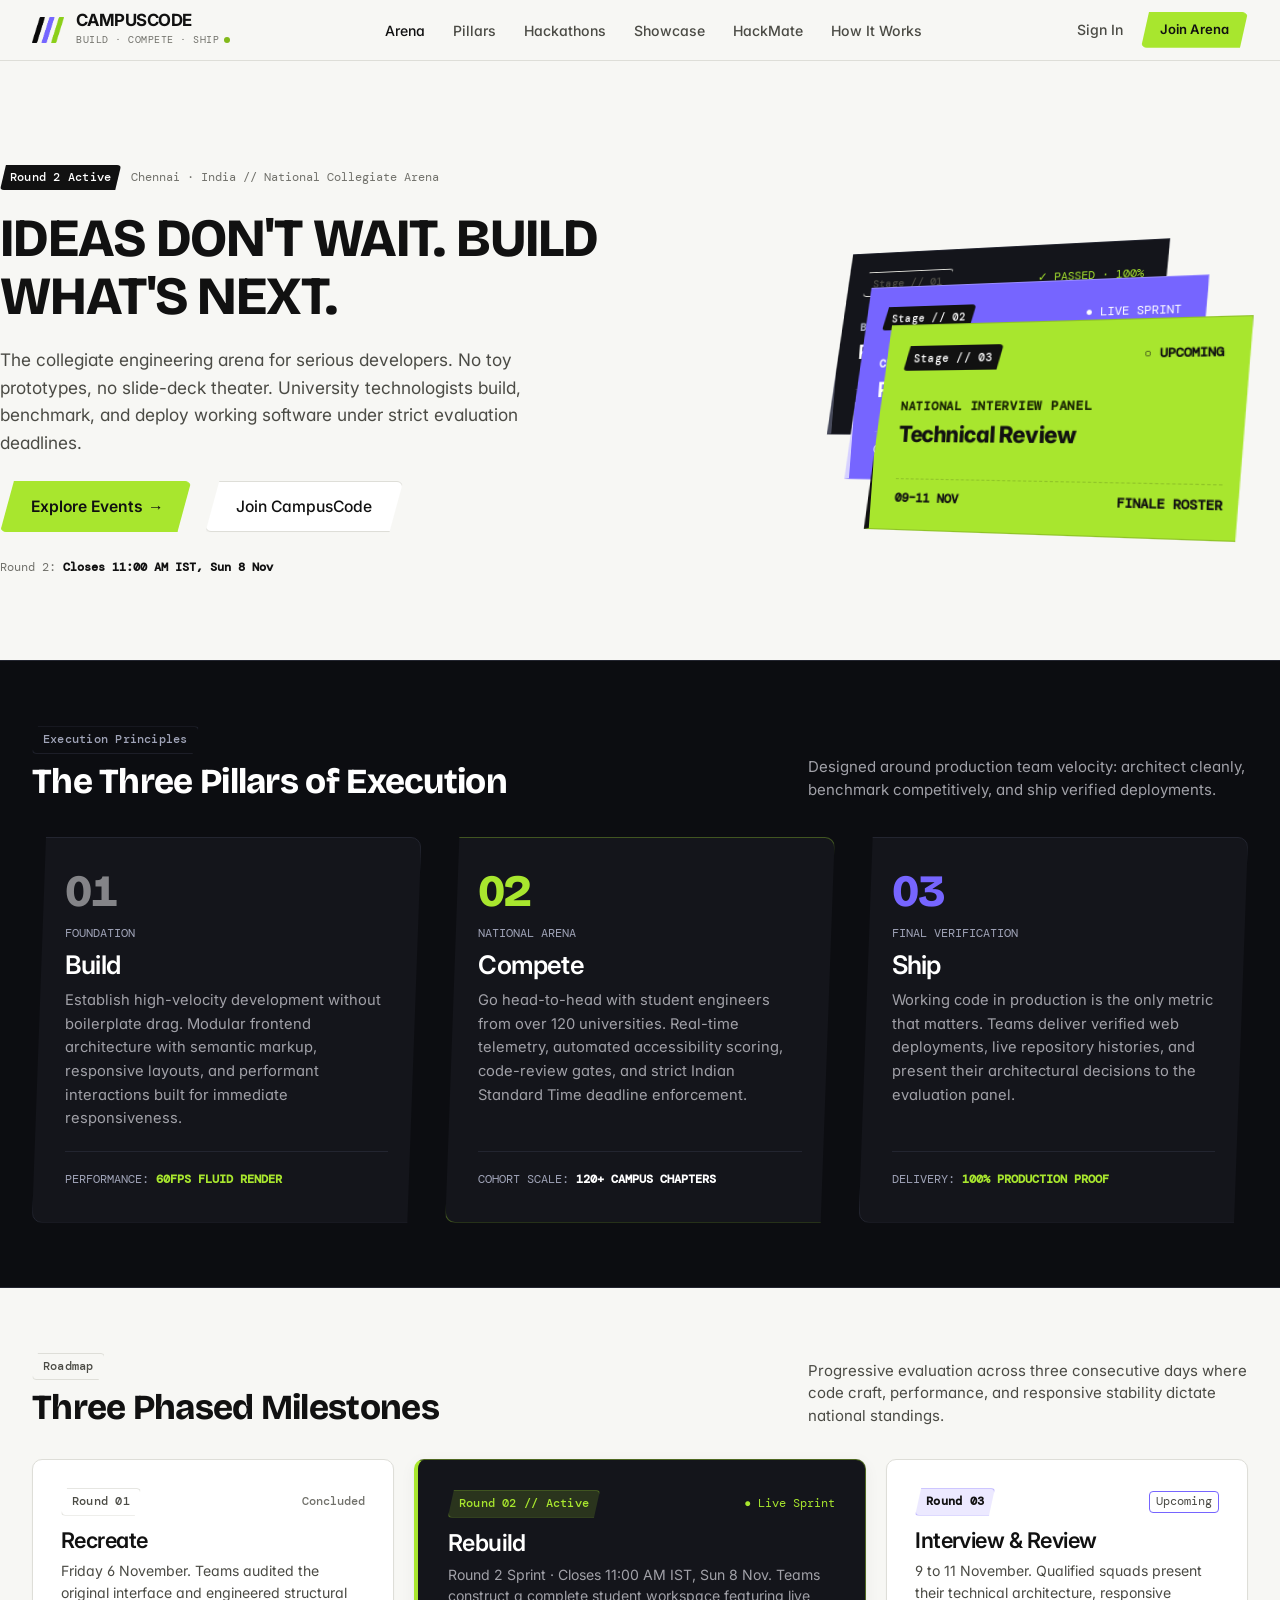
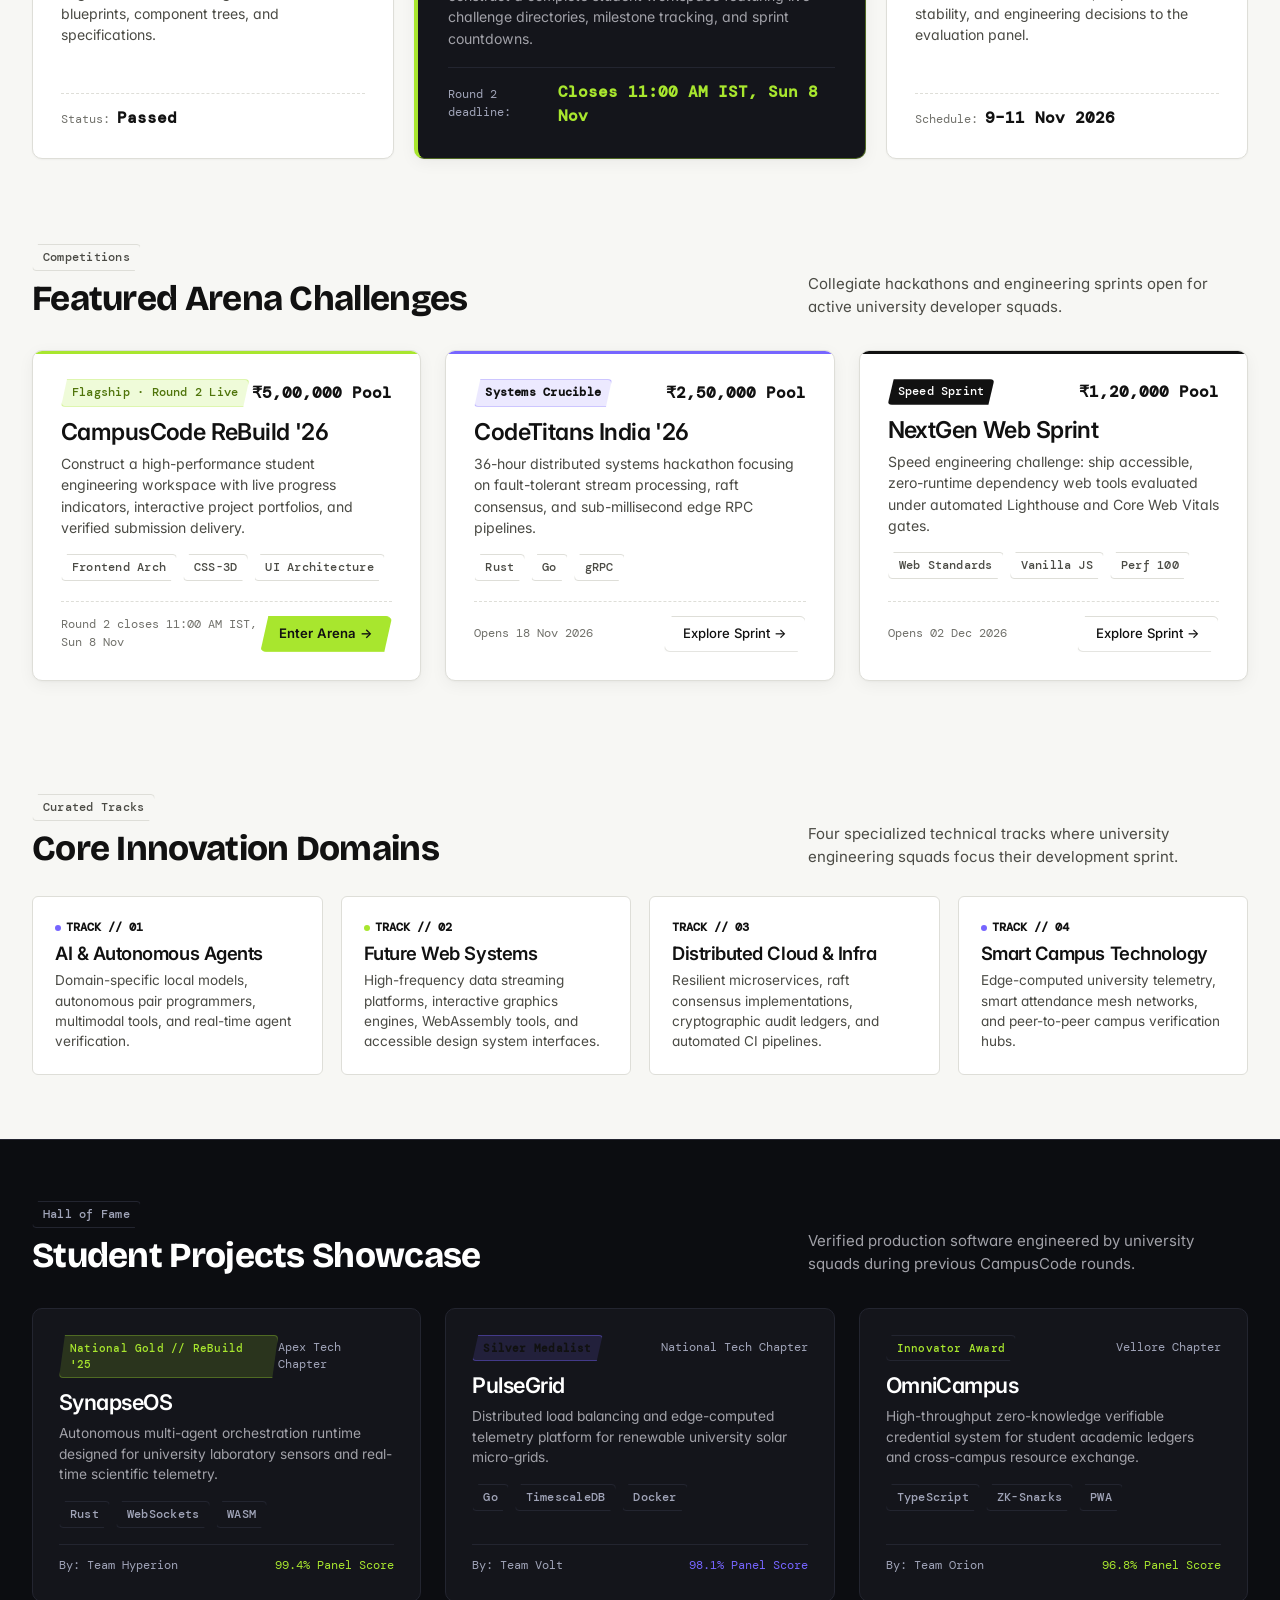
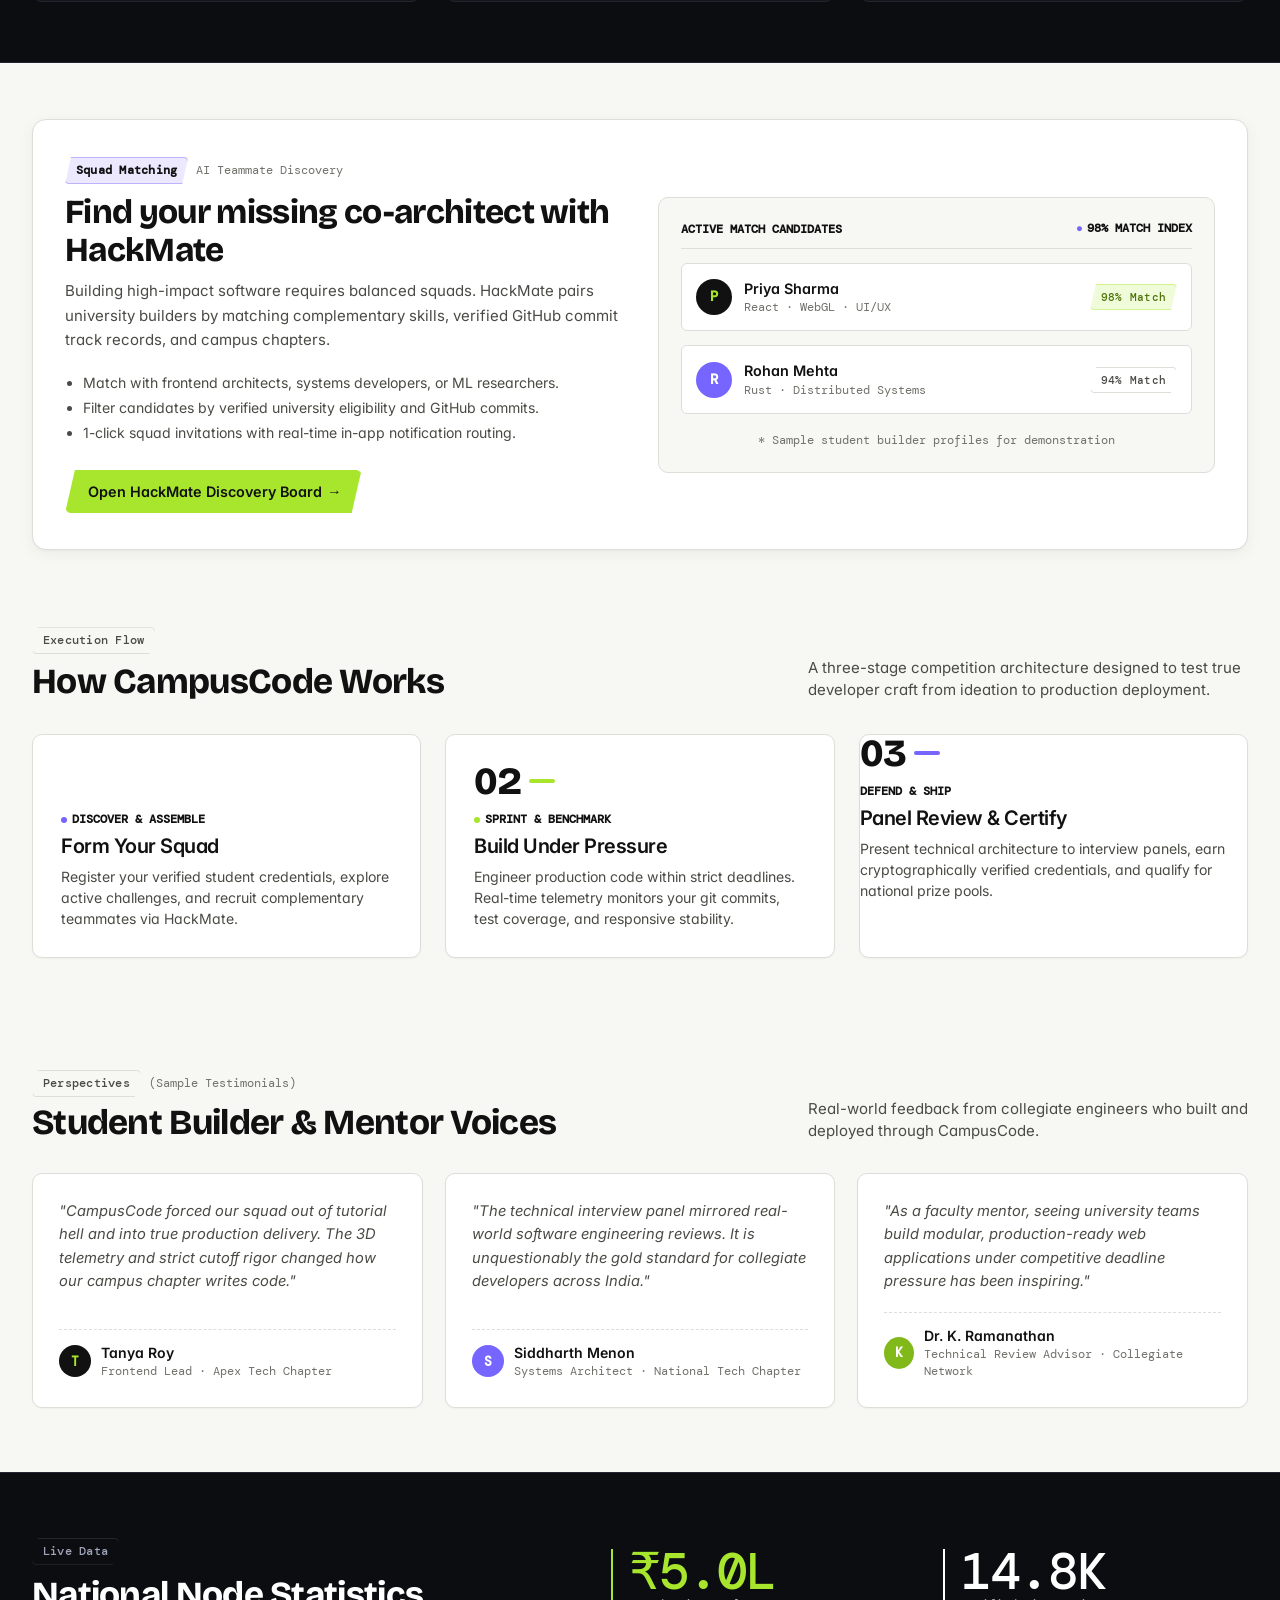
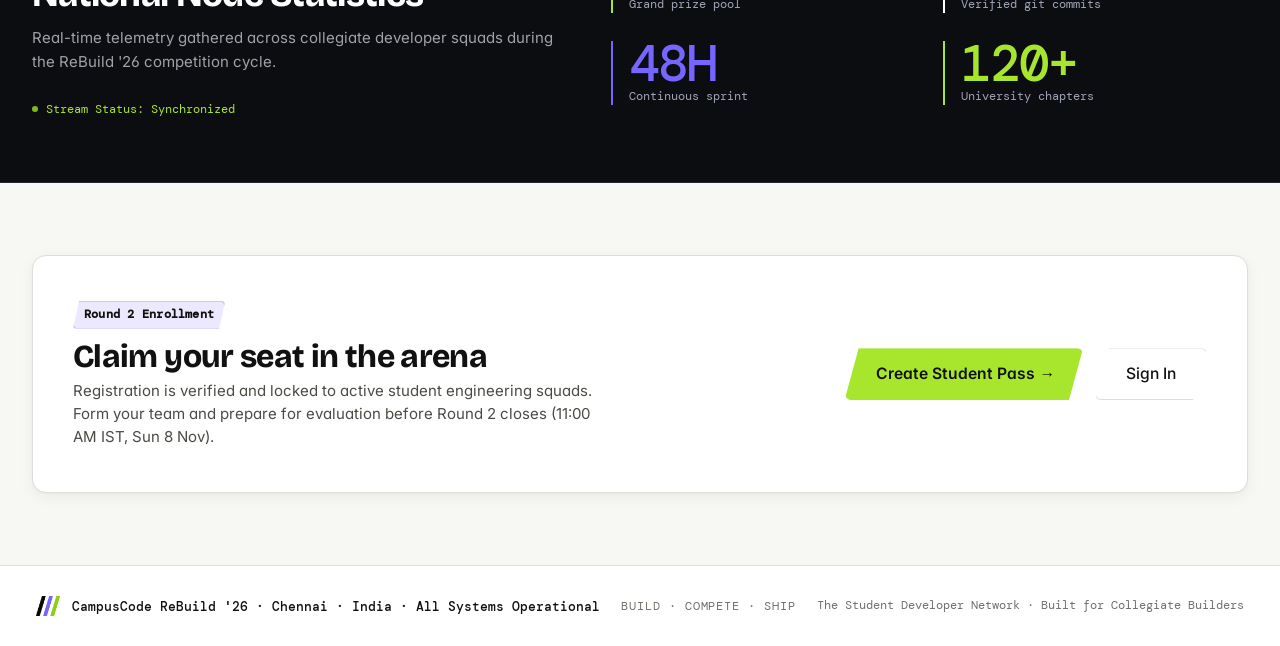
==== commit d1c025a9: "fix(polish): enhance text contrast to 4.5:1 / 3:1, remove css imports, streamline carousel copy, and" ====
--- a/index.html
+++ b/index.html
@@ -431,14 +431,14 @@
 
         <div style="display: grid; grid-template-columns: repeat(auto-fit, minmax(240px, 1fr)); gap: 18px;">
           <div style="background: var(--white); border: 1px solid var(--hairline); border-radius: var(--radius-sm); padding: 22px;">
-            <div class="mono" style="font-size: 0.74rem; color: var(--purple); font-weight: 600; margin-bottom: 6px;">TRACK // 01</div>
+            <div class="mono" style="font-size: 0.74rem; color: #111111; font-weight: 600; margin-bottom: 6px;"><span style="display: inline-block; width: 6px; height: 6px; border-radius: 50%; background: var(--purple); margin-right: 5px;"></span>TRACK // 01</div>
             <h3 style="font-size: 1.15rem; margin-bottom: 6px;">AI &amp; Autonomous Agents</h3>
             <p style="font-size: 0.85rem; color: var(--text-secondary); line-height: 1.5;">
               Domain-specific local models, autonomous pair programmers, multimodal tools, and real-time agent verification.
             </p>
           </div>
           <div style="background: var(--white); border: 1px solid var(--hairline); border-radius: var(--radius-sm); padding: 22px;">
-            <div class="mono" style="font-size: 0.74rem; color: var(--lime-dark); font-weight: 600; margin-bottom: 6px;">TRACK // 02</div>
+            <div class="mono" style="font-size: 0.74rem; color: #111111; font-weight: 600; margin-bottom: 6px;"><span style="display: inline-block; width: 6px; height: 6px; border-radius: 50%; background: var(--lime); margin-right: 5px;"></span>TRACK // 02</div>
             <h3 style="font-size: 1.15rem; margin-bottom: 6px;">Future Web Systems</h3>
             <p style="font-size: 0.85rem; color: var(--text-secondary); line-height: 1.5;">
               High-frequency data streaming platforms, interactive graphics engines, WebAssembly tools, and accessible design system interfaces.
@@ -452,7 +452,7 @@
             </p>
           </div>
           <div style="background: var(--white); border: 1px solid var(--hairline); border-radius: var(--radius-sm); padding: 22px;">
-            <div class="mono" style="font-size: 0.74rem; color: var(--purple); font-weight: 600; margin-bottom: 6px;">TRACK // 04</div>
+            <div class="mono" style="font-size: 0.74rem; color: #111111; font-weight: 600; margin-bottom: 6px;"><span style="display: inline-block; width: 6px; height: 6px; border-radius: 50%; background: var(--purple); margin-right: 5px;"></span>TRACK // 04</div>
             <h3 style="font-size: 1.15rem; margin-bottom: 6px;">Smart Campus Technology</h3>
             <p style="font-size: 0.85rem; color: var(--text-secondary); line-height: 1.5;">
               Edge-computed university telemetry, smart attendance mesh networks, and peer-to-peer campus verification hubs.
@@ -582,7 +582,7 @@
           <div style="background: var(--canvas); border: 1px solid var(--hairline); border-radius: var(--radius-md); padding: 22px; display: flex; flex-direction: column; gap: 14px;">
             <div style="display: flex; justify-content: space-between; align-items: center; border-bottom: 1px solid var(--hairline); padding-bottom: 10px;" class="mono">
               <span style="font-size: 0.75rem; color: var(--black); font-weight: 600;">ACTIVE MATCH CANDIDATES</span>
-              <span style="font-size: 0.72rem; color: var(--purple);">98% MATCH INDEX</span>
+              <span style="font-size: 0.72rem; color: #111111; font-weight: 600;"><span style="color: var(--purple); margin-right: 4px;">●</span>98% MATCH INDEX</span>
             </div>
 
             <!-- Profile 1 Preview -->
@@ -640,7 +640,7 @@
           
           <div style="background: var(--white); border: 1px solid var(--hairline); border-radius: var(--radius-md); padding: 28px; box-shadow: var(--shadow-sm);">
             <div class="display-numeral-giant numeral-stroke" style="font-size: 2.4rem; margin-bottom: 12px;">01</div>
-            <div class="mono" style="font-size: 0.72rem; color: var(--purple); font-weight: 600; margin-bottom: 6px;">DISCOVER &amp; ASSEMBLE</div>
+            <div class="mono" style="font-size: 0.72rem; color: #111111; font-weight: 600; margin-bottom: 6px;"><span style="display: inline-block; width: 6px; height: 6px; border-radius: 50%; background: var(--purple); margin-right: 5px;"></span>DISCOVER &amp; ASSEMBLE</div>
             <h3 style="font-size: 1.25rem; margin-bottom: 8px;">Form Your Squad</h3>
             <p style="font-size: 0.88rem; color: var(--text-secondary); line-height: 1.5;">
               Register your verified student credentials, explore active challenges, and recruit complementary teammates via HackMate.
@@ -648,16 +648,22 @@
           </div>
 
           <div style="background: var(--white); border: 1px solid var(--hairline); border-radius: var(--radius-md); padding: 28px; box-shadow: var(--shadow-sm);">
-            <div class="display-numeral-giant numeral-lime" style="font-size: 2.4rem; margin-bottom: 12px;">02</div>
-            <div class="mono" style="font-size: 0.72rem; color: var(--lime-dark); font-weight: 600; margin-bottom: 6px;">SPRINT &amp; BENCHMARK</div>
+            <div class="display-numeral-giant" style="font-size: 2.4rem; color: var(--black); margin-bottom: 12px; display: flex; align-items: center; gap: 8px;">
+              <span>02</span>
+              <span style="display: inline-block; width: 26px; height: 4px; background: var(--lime); border-radius: 2px;"></span>
+            </div>
+            <div class="mono" style="font-size: 0.72rem; color: #111111; font-weight: 600; margin-bottom: 6px;"><span style="display: inline-block; width: 6px; height: 6px; border-radius: 50%; background: var(--lime); margin-right: 5px;"></span>SPRINT &amp; BENCHMARK</div>
             <h3 style="font-size: 1.25rem; margin-bottom: 8px;">Build Under Pressure</h3>
             <p style="font-size: 0.88rem; color: var(--text-secondary); line-height: 1.5;">
               Engineer production code within strict deadlines. Real-time telemetry monitors your git commits, test coverage, and responsive stability.
             </p>
           </div>
 
-          <div style="background: var(--white); border: 1px solid var(--hairline); border-radius: var(--radius-md); padding: 28px; box-shadow: var(--shadow-sm);">
-            <div class="display-numeral-giant numeral-purple" style="font-size: 2.4rem; margin-bottom: 12px;">03</div>
+          <div style="background: var(--white); border: 1px solid var(--hairline); border-radius: var(--radius-md); box-shadow: var(--shadow-sm);">
+            <div class="display-numeral-giant" style="font-size: 2.4rem; color: var(--black); margin-bottom: 12px; display: flex; align-items: center; gap: 8px;">
+              <span>03</span>
+              <span style="display: inline-block; width: 26px; height: 4px; background: var(--purple); border-radius: 2px;"></span>
+            </div>
             <div class="mono" style="font-size: 0.72rem; color: var(--black); font-weight: 600; margin-bottom: 6px;">DEFEND &amp; SHIP</div>
             <h3 style="font-size: 1.25rem; margin-bottom: 8px;">Panel Review &amp; Certify</h3>
             <p style="font-size: 0.88rem; color: var(--text-secondary); line-height: 1.5;">
--- a/css/styles.css
+++ b/css/styles.css
@@ -2,9 +2,6 @@
    CampusCode ReBuild '26 — Architectural Engineering Design System
    Refined with Unslop: Craft, quiet chrome, deliberate typography & real moments.
    ========================================================================== */
-
-@import url('https://fonts.googleapis.com/css2?family=Bricolage+Grotesque:opsz,wght@12..96,500..800&display=swap');
-@import url('https://fonts.googleapis.com/css2?family=DM+Mono:ital,wght@0,300;0,400;0,500;1,400&family=Inter:wght@400;500;600;700&display=swap');
 
 :root {
   /* Brand Primitive Hexes (STRICTLY PRESERVED) */
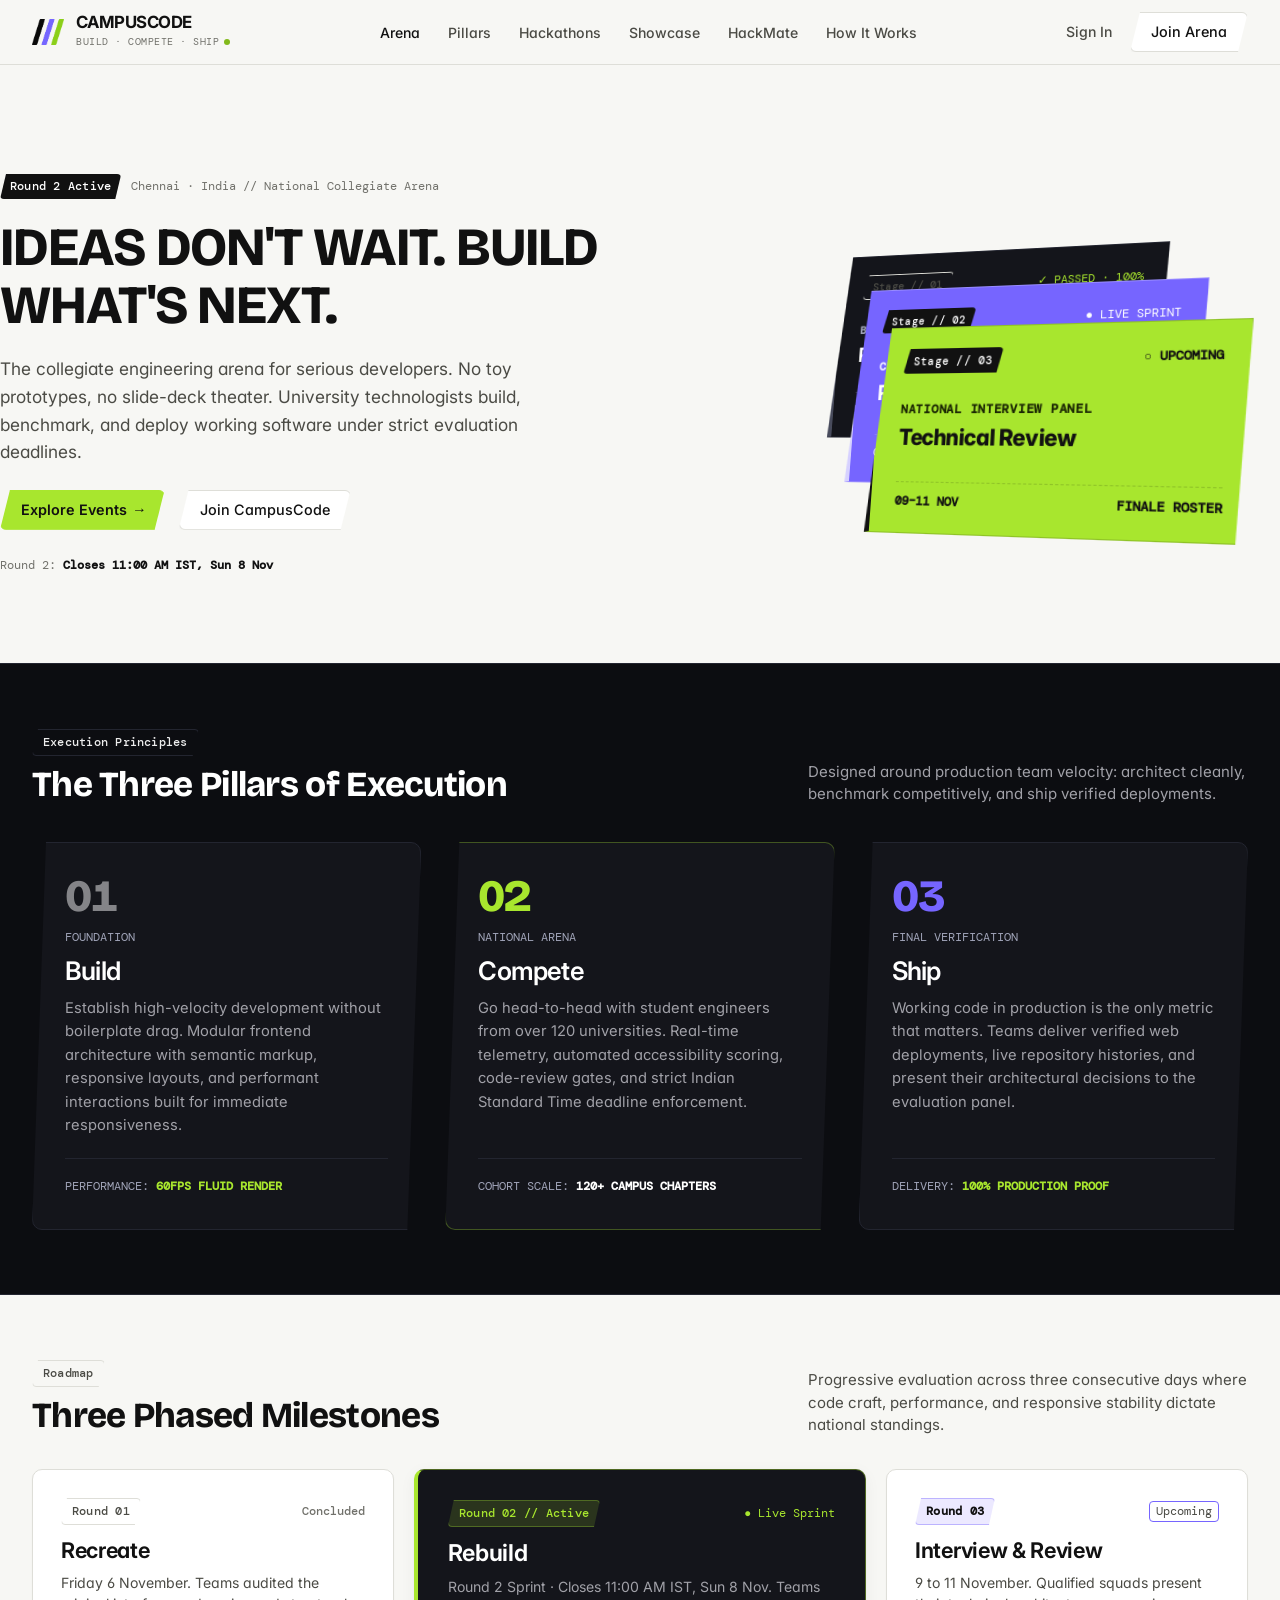
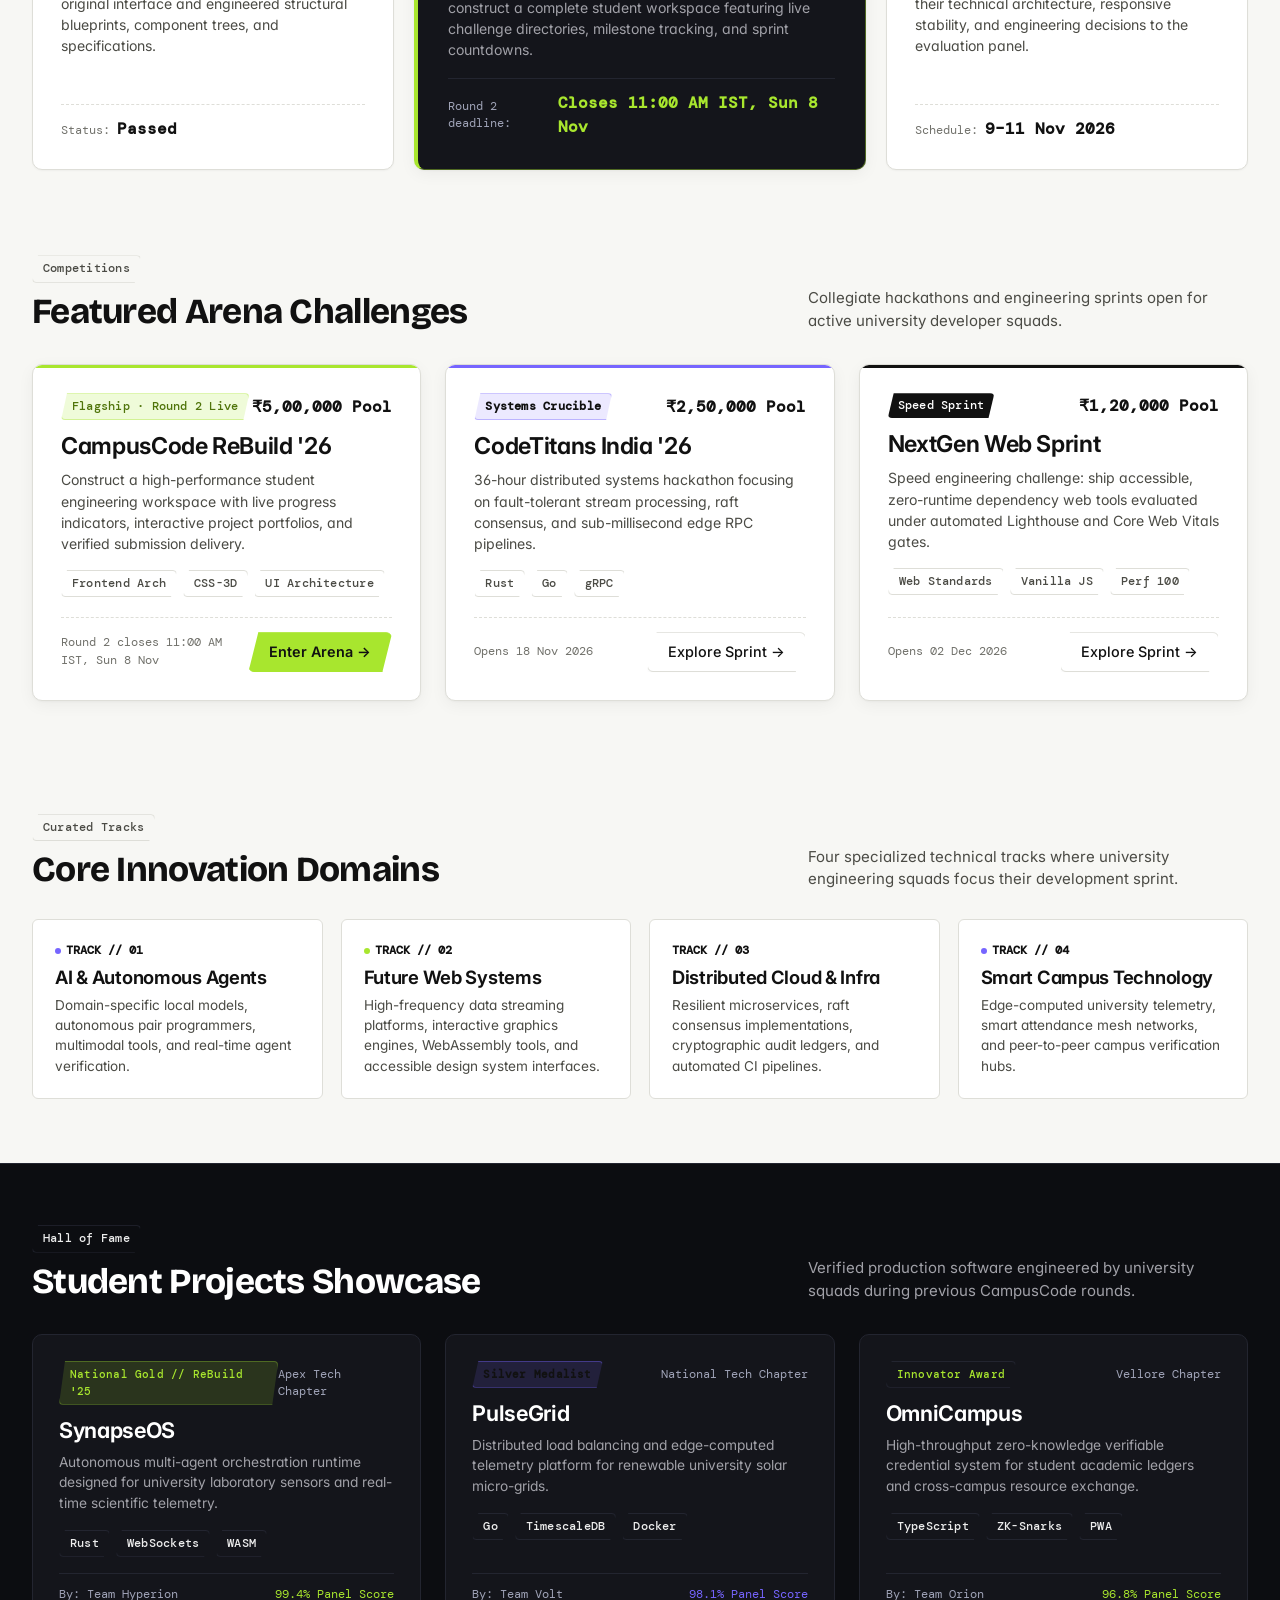
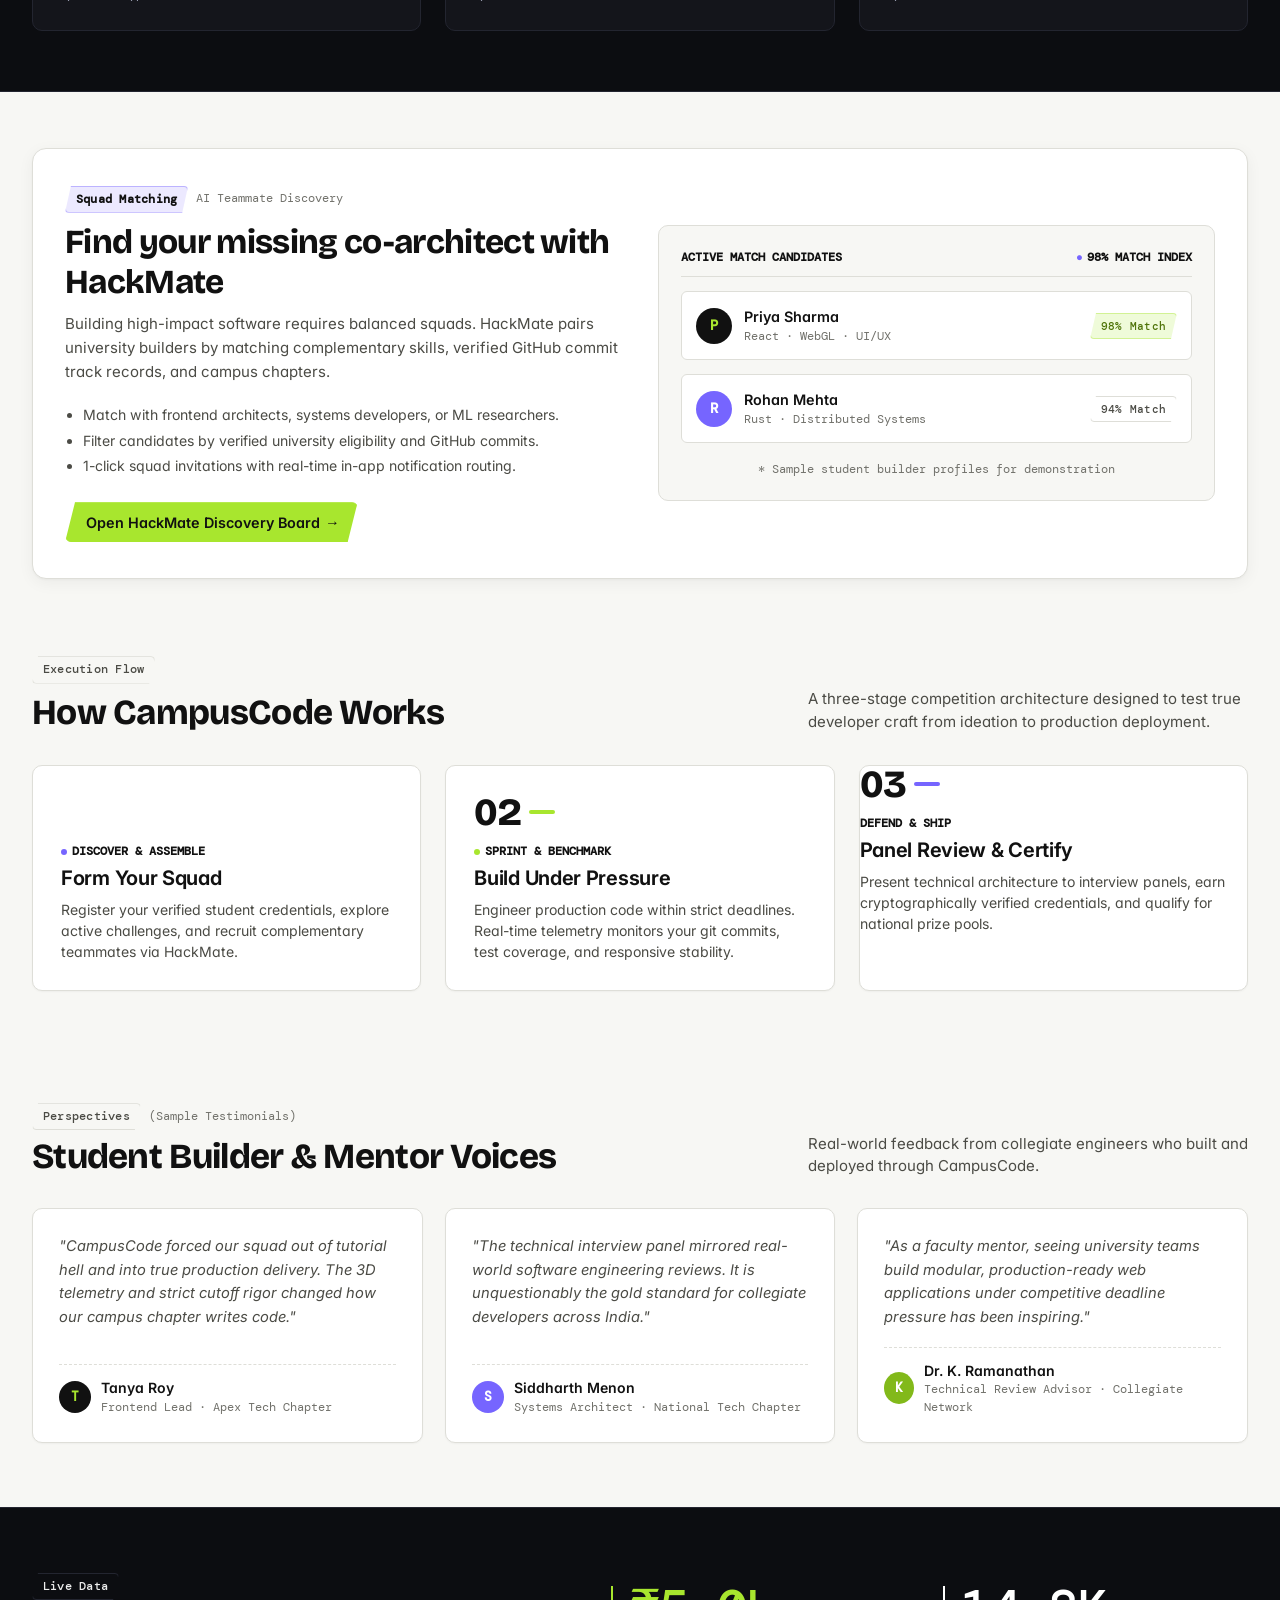
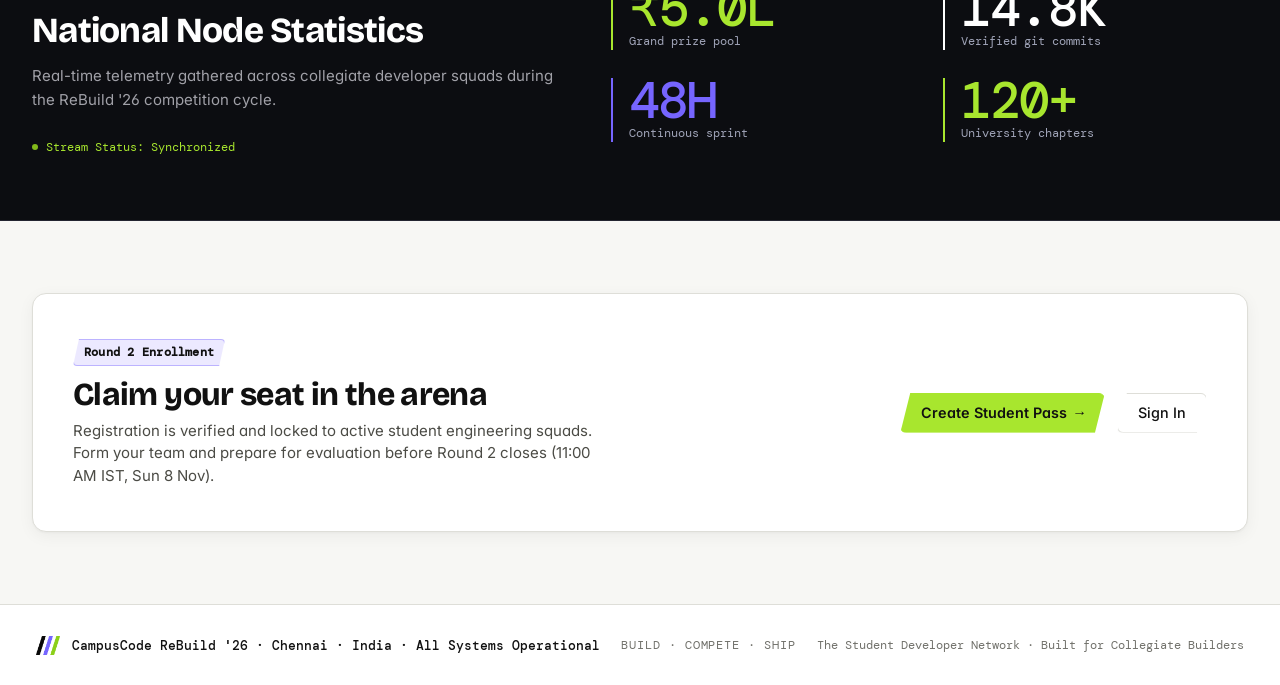
==== commit 1cf30387: "fix(polish): unified typography scale, button size tokens, lime discipline, and metadata" ====
--- a/index.html
+++ b/index.html
@@ -5,6 +5,11 @@
   <meta name="viewport" content="width=device-width, initial-scale=1.0">
   <title>CampusCode — ReBuild '26 National Arena | Build · Compete · Ship</title>
   <meta name="description" content="CampusCode ReBuild '26 is the national collegiate hackathon arena. Join student engineering teams building high-impact software across three evaluation rounds.">
+  <meta name="theme-color" content="#f7f7f4">
+  <meta property="og:title" content="CampusCode — ReBuild '26 National Arena | Build · Compete · Ship">
+  <meta property="og:description" content="CampusCode ReBuild '26 is the national collegiate hackathon arena. Join student engineering teams building high-impact software across three evaluation rounds.">
+  <meta property="og:image" content="assets/campuscode-logo.png">
+  <meta property="og:type" content="website">
   
   <!-- Favicon & Authenticated Brand Asset -->
   <link rel="icon" type="image/png" href="assets/campuscode-logo.png">
@@ -80,7 +85,7 @@
 
     <div class="header-actions" style="display: flex; align-items: center; gap: 18px;">
       <a href="login.html" class="nav-link" style="padding: 0; font-size: 0.88rem;">Sign In</a>
-      <a href="register.html" class="btn btn-lime btn-sm">Join Arena</a>
+      <a href="register.html" class="btn btn-secondary btn-md">Join Arena</a>
     </div>
   </header>
 
@@ -109,11 +114,11 @@
           </p>
 
           <div style="display: flex; gap: 14px; align-items: center; flex-wrap: wrap; margin-top: 4px;">
-            <a href="dashboard.html#events" class="btn btn-lime btn-lg">
+            <a href="dashboard.html#events" class="btn btn-lime btn-md">
               <span>Explore Events</span>
               <span class="mono" aria-hidden="true">→</span>
             </a>
-            <a href="register.html" class="btn btn-secondary btn-lg">
+            <a href="register.html" class="btn btn-secondary btn-md">
               <span>Join CampusCode</span>
             </a>
           </div>
@@ -358,7 +363,7 @@
             </div>
             <div style="border-top: 1px dashed var(--hairline); padding-top: 14px; display: flex; justify-content: space-between; align-items: center;" class="mono">
               <span style="font-size: 0.74rem; color: var(--text-muted);">Round 2 closes 11:00 AM IST, Sun 8 Nov</span>
-              <a href="dashboard.html#events" class="btn btn-lime btn-sm">Enter Arena →</a>
+              <a href="dashboard.html#events" class="btn btn-lime btn-md">Enter Arena →</a>
             </div>
           </article>
 
@@ -382,7 +387,7 @@
             </div>
             <div style="border-top: 1px dashed var(--hairline); padding-top: 14px; display: flex; justify-content: space-between; align-items: center;" class="mono">
               <span style="font-size: 0.74rem; color: var(--text-muted);">Opens 18 Nov 2026</span>
-              <a href="dashboard.html#events" class="btn btn-secondary btn-sm">Explore Sprint →</a>
+              <a href="dashboard.html#events" class="btn btn-secondary btn-md">Explore Sprint →</a>
             </div>
           </article>
 
@@ -406,7 +411,7 @@
             </div>
             <div style="border-top: 1px dashed var(--hairline); padding-top: 14px; display: flex; justify-content: space-between; align-items: center;" class="mono">
               <span style="font-size: 0.74rem; color: var(--text-muted);">Opens 02 Dec 2026</span>
-              <a href="dashboard.html#events" class="btn btn-secondary btn-sm">Explore Sprint →</a>
+              <a href="dashboard.html#events" class="btn btn-secondary btn-md">Explore Sprint →</a>
             </div>
           </article>
 
@@ -572,7 +577,7 @@
               <li>Filter candidates by verified university eligibility and GitHub commits.</li>
               <li>1-click squad invitations with real-time in-app notification routing.</li>
             </ul>
-            <a href="dashboard.html#hackmate" class="btn btn-lime">
+            <a href="dashboard.html#hackmate" class="btn btn-lime btn-md">
               <span>Open HackMate Discovery Board</span>
               <span class="mono" aria-hidden="true">→</span>
             </a>
@@ -793,11 +798,11 @@
           </div>
 
           <div style="display: flex; gap: 12px; align-items: center; flex-wrap: wrap;">
-            <a href="register.html" class="btn btn-lime btn-lg">
+            <a href="register.html" class="btn btn-lime btn-md">
               <span>Create Student Pass</span>
               <span class="mono" aria-hidden="true">→</span>
             </a>
-            <a href="login.html" class="btn btn-secondary btn-lg">
+            <a href="login.html" class="btn btn-secondary btn-md">
               <span>Sign In</span>
             </a>
           </div>
--- a/css/styles.css
+++ b/css/styles.css
@@ -47,16 +47,31 @@
   --radius-lg: 14px;
   --radius-pill: 9999px;
 
-  /* Typography */
+  /* Typography & Unified Heading Scale */
   --font-display: 'Bricolage Grotesque', 'Inter', system-ui, sans-serif;
   --font-sans: 'Inter', -apple-system, BlinkMacSystemFont, "Segoe UI", Roboto, sans-serif;
   --font-mono: 'DM Mono', ui-monospace, SFMono-Regular, Menlo, Monaco, Consolas, monospace;
 
-  /* Signature Architectural ~15° Angle Tokens (tan 15° ≈ 0.268) */
+  --text-display: clamp(2.6rem, 4.2vw, 3.8rem);
+  --text-h1: clamp(2.1rem, 3.4vw, 2.85rem);
+  --text-h2: clamp(1.75rem, 2.6vw, 2.25rem);
+  --text-h3: clamp(1.2rem, 1.6vw, 1.45rem);
+
+  /* Button Size Tokens (Strict Heights: sm 32px, md 40px, lg 48px) */
+  --btn-h-sm: 32px;
+  --btn-h-md: 40px;
+  --btn-h-lg: 48px;
+
+  /* Signature Architectural ~15° Angle Tokens (tan 15° ≈ 0.268)
+     sm (32px): ~8px slant  -> polygon(8px 0%, 100% 0%, calc(100% - 8px) 100%, 0% 100%)
+     md (40px): ~10px slant -> polygon(10px 0%, 100% 0%, calc(100% - 10px) 100%, 0% 100%)
+     lg (48px): ~13px slant -> polygon(13px 0%, 100% 0%, calc(100% - 13px) 100%, 0% 100%)
+  */
   --slash-angle: -15deg;
-  --slash-clip-btn: polygon(10px 0%, 100% 0%, calc(100% - 10px) 100%, 0% 100%);
   --slash-clip-btn-sm: polygon(8px 0%, 100% 0%, calc(100% - 8px) 100%, 0% 100%);
-  --slash-clip-btn-lg: polygon(14px 0%, 100% 0%, calc(100% - 14px) 100%, 0% 100%);
+  --slash-clip-btn-md: polygon(10px 0%, 100% 0%, calc(100% - 10px) 100%, 0% 100%);
+  --slash-clip-btn-lg: polygon(13px 0%, 100% 0%, calc(100% - 13px) 100%, 0% 100%);
+  --slash-clip-btn: var(--slash-clip-btn-md);
   --slash-clip-tag: polygon(6px 0%, 100% 0%, calc(100% - 6px) 100%, 0% 100%);
   --slash-clip-card-angled: polygon(14px 0%, 100% 0%, calc(100% - 14px) 100%, 0% 100%);
   --slash-clip-dock: polygon(14px 0%, 100% 0%, calc(100% - 14px) 100%, 0% 100%);
@@ -97,6 +112,14 @@
 
 :focus-visible {
   outline: 2px solid var(--lime-dark);
+  outline-offset: 2px;
+}
+
+.band-black :focus-visible,
+.site-dock :focus-visible,
+.campus-toast :focus-visible,
+.auth-split-left-band :focus-visible {
+  outline: 2px solid var(--lime);
   outline-offset: 2px;
 }
 
@@ -195,19 +218,24 @@
 .overview-hero-heading-stage {
   position: relative;
   perspective: 900px;
+  display: flex;
+  align-items: center;
+  justify-content: space-between;
+  gap: 32px;
+  flex: 1;
 }
 
 .overview-hero-copy {
   position: relative;
   z-index: 2;
-}
-
+  max-width: 620px;
+}
+
+/* 3D Slab Pair: Positioned in empty area to the right of heading, never overlapping text */
 .overview-3d-slab-pair {
-  position: absolute;
-  top: -16px;
-  left: -20px;
-  width: 330px;
-  height: 140px;
+  position: relative;
+  width: 240px;
+  height: 95px;
   pointer-events: none;
   z-index: 1;
   transform-style: preserve-3d;
@@ -215,6 +243,8 @@
   opacity: 0.85;
   will-change: transform;
   transition: transform 200ms ease-out;
+  flex-shrink: 0;
+  margin-left: auto;
 }
 
 .overview-slab-item {
@@ -225,27 +255,39 @@
 }
 
 .overview-slab-item-purple {
-  width: 250px;
-  height: 85px;
+  width: 190px;
+  height: 65px;
   background: rgba(118, 101, 255, 0.16);
   border: 1px solid rgba(118, 101, 255, 0.4);
-  border-left: 5px solid var(--purple);
-  box-shadow: 0 8px 24px rgba(118, 101, 255, 0.12);
+  border-left: 4px solid var(--purple);
+  box-shadow: 0 8px 20px rgba(118, 101, 255, 0.12);
   top: 0;
   left: 0;
   transform: translate3d(0, 0, 0);
 }
 
 .overview-slab-item-black {
-  width: 270px;
-  height: 90px;
+  width: 210px;
+  height: 70px;
   background: rgba(16, 17, 22, 0.08);
   border: 1px solid rgba(16, 17, 22, 0.18);
-  border-left: 5px solid var(--lime-dark);
-  box-shadow: 0 12px 30px rgba(0, 0, 0, 0.08);
-  top: 26px;
-  left: 36px;
+  border-left: 4px solid var(--lime-dark);
+  box-shadow: 0 10px 24px rgba(0, 0, 0, 0.08);
+  top: 18px;
+  left: 24px;
   transform: translate3d(0, 0, 20px);
+}
+
+@media (max-width: 860px) {
+  .overview-hero-heading-stage {
+    flex-direction: column;
+    align-items: flex-start;
+    gap: 16px;
+  }
+  .overview-3d-slab-pair {
+    margin-left: 0;
+    margin-top: 8px;
+  }
 }
 
 .overview-track-band {
@@ -262,29 +304,74 @@
 }
 
 /* ==========================================================================
-   Typography & Hierarchy
+   Typography & Hierarchy (Unified Display Scale)
    ========================================================================== */
-h1, h2, h3, h4 {
+h1 {
+  font-family: var(--font-display);
+  font-size: var(--text-h1);
+  color: inherit;
+  font-weight: 750;
+  letter-spacing: -0.025em;
+  line-height: 1.15;
+}
+
+h2 {
+  font-family: var(--font-display);
+  font-size: var(--text-h2);
+  color: inherit;
+  font-weight: 750;
+  letter-spacing: -0.02em;
+  line-height: 1.18;
+}
+
+h3 {
   font-family: var(--font-sans);
+  font-size: var(--text-h3);
+  color: inherit;
+  font-weight: 650;
+  letter-spacing: -0.015em;
+  line-height: 1.25;
+}
+
+h4 {
+  font-family: var(--font-sans);
+  font-size: 1rem;
   color: inherit;
   font-weight: 600;
-  letter-spacing: -0.025em;
-  line-height: 1.15;
+  letter-spacing: -0.01em;
+  line-height: 1.3;
 }
 
 /* Display Typography: Bricolage Grotesque (Strictly Scoped)
    Applied ONLY to: landing hero headline, section h2 headings, Overview greeting,
-   01/02/03 round numerals, and event titles on carousel cards */
-.hero-title-giant,
-h2,
+   h1 on auth pages, 01/02/03 round numerals, and event titles on carousel cards */
+.hero-title-giant {
+  font-family: var(--font-display);
+  font-size: var(--text-display);
+  font-weight: 800;
+  letter-spacing: -0.025em;
+  line-height: 1.05;
+}
+
 #student-greeting-text,
 .overview-hero-copy h1,
+.auth-split-left-band h1,
+#login-heading,
+#register-heading {
+  font-family: var(--font-display);
+  font-size: var(--text-h1);
+  font-weight: 750;
+  letter-spacing: -0.02em;
+  line-height: 1.12;
+}
+
 .carousel-card-3d h3,
 .carousel-card-face h3 {
   font-family: var(--font-display);
+  font-size: var(--text-h3);
   font-weight: 750;
   letter-spacing: -0.02em;
-  line-height: 1.12;
+  line-height: 1.2;
 }
 
 /* 01/02/03 Round Numerals */
@@ -324,7 +411,7 @@
 }
 
 /* ==========================================================================
-   Buttons & Status Badges
+   Buttons & Status Badges (Strict Height Tokens)
    ========================================================================== */
 .btn {
   font-family: var(--font-sans);
@@ -334,11 +421,14 @@
   align-items: center;
   justify-content: center;
   gap: 8px;
-  padding: 10px 22px;
+  height: var(--btn-h-md);
+  min-height: var(--btn-h-md);
+  padding: 0 20px;
+  box-sizing: border-box;
   cursor: pointer;
   text-decoration: none;
   border-radius: var(--radius-sm);
-  clip-path: var(--slash-clip-btn);
+  clip-path: var(--slash-clip-btn-md);
   transition: background-color 200ms ease,
               border-color 200ms ease,
               color 200ms ease,
@@ -355,7 +445,7 @@
 }
 
 .btn:active {
-  transform: translate3d(0, 0, 0) scale(0.97);
+  transform: translate3d(0, 0, 0) scale(0.98);
 }
 
 /* The ONE primary action per screen */
@@ -364,7 +454,7 @@
   color: var(--black);
   border-color: var(--lime);
   font-weight: 600;
-  clip-path: var(--slash-clip-btn);
+  clip-path: var(--slash-clip-btn-md);
 }
 
 .btn-lime:hover {
@@ -376,7 +466,7 @@
   background-color: var(--black);
   color: #ffffff;
   border-color: var(--black);
-  clip-path: var(--slash-clip-btn);
+  clip-path: var(--slash-clip-btn-md);
 }
 
 .btn-black:hover {
@@ -389,7 +479,7 @@
   color: var(--text-primary);
   border: 1px solid var(--hairline);
   box-shadow: var(--shadow-sm);
-  clip-path: var(--slash-clip-btn);
+  clip-path: var(--slash-clip-btn-md);
 }
 
 .btn-secondary:hover {
@@ -410,14 +500,26 @@
 }
 
 .btn-sm {
-  padding: 7px 18px;
-  font-size: 0.82rem;
+  height: var(--btn-h-sm);
+  min-height: var(--btn-h-sm);
+  padding: 0 14px;
+  font-size: 0.8rem;
   clip-path: var(--slash-clip-btn-sm);
 }
 
+.btn-md {
+  height: var(--btn-h-md);
+  min-height: var(--btn-h-md);
+  padding: 0 20px;
+  font-size: 0.9rem;
+  clip-path: var(--slash-clip-btn-md);
+}
+
 .btn-lg {
-  padding: 13px 30px;
-  font-size: 0.98rem;
+  height: var(--btn-h-lg);
+  min-height: var(--btn-h-lg);
+  padding: 0 28px;
+  font-size: 1rem;
   clip-path: var(--slash-clip-btn-lg);
 }
 
@@ -474,7 +576,7 @@
 
 .band-black .slash-badge-ghost {
   border-color: var(--black-border);
-  color: var(--text-on-black-muted);
+  color: #ededed;
 }
 
 /* ==========================================================================
@@ -485,8 +587,8 @@
   top: 0;
   z-index: 100;
   background: rgba(247, 247, 244, 0.94);
-  backdrop-filter: blur(12px);
-  -webkit-backdrop-filter: blur(12px);
+  backdrop-filter: blur(4px);
+  -webkit-backdrop-filter: blur(4px);
   border-bottom: 1px solid var(--hairline);
   padding: 12px 32px;
   display: flex;
@@ -1028,13 +1130,11 @@
 .card-slot-1 {
   transform: rotateY(120deg) translateZ(340px);
   opacity: 0.32;
-  filter: blur(1.5px);
 }
 
 .card-slot-2 {
   transform: rotateY(240deg) translateZ(340px);
   opacity: 0.32;
-  filter: blur(1.5px);
 }
 
 .carousel-nav-controls {
@@ -1094,8 +1194,8 @@
   transform: translateX(-50%);
   z-index: 1000;
   background: rgba(16, 17, 22, 0.94);
-  backdrop-filter: blur(16px);
-  -webkit-backdrop-filter: blur(16px);
+  backdrop-filter: blur(6px);
+  -webkit-backdrop-filter: blur(6px);
   border: 1px solid rgba(255, 255, 255, 0.12);
   border-radius: var(--radius-pill);
   clip-path: var(--slash-clip-dock);
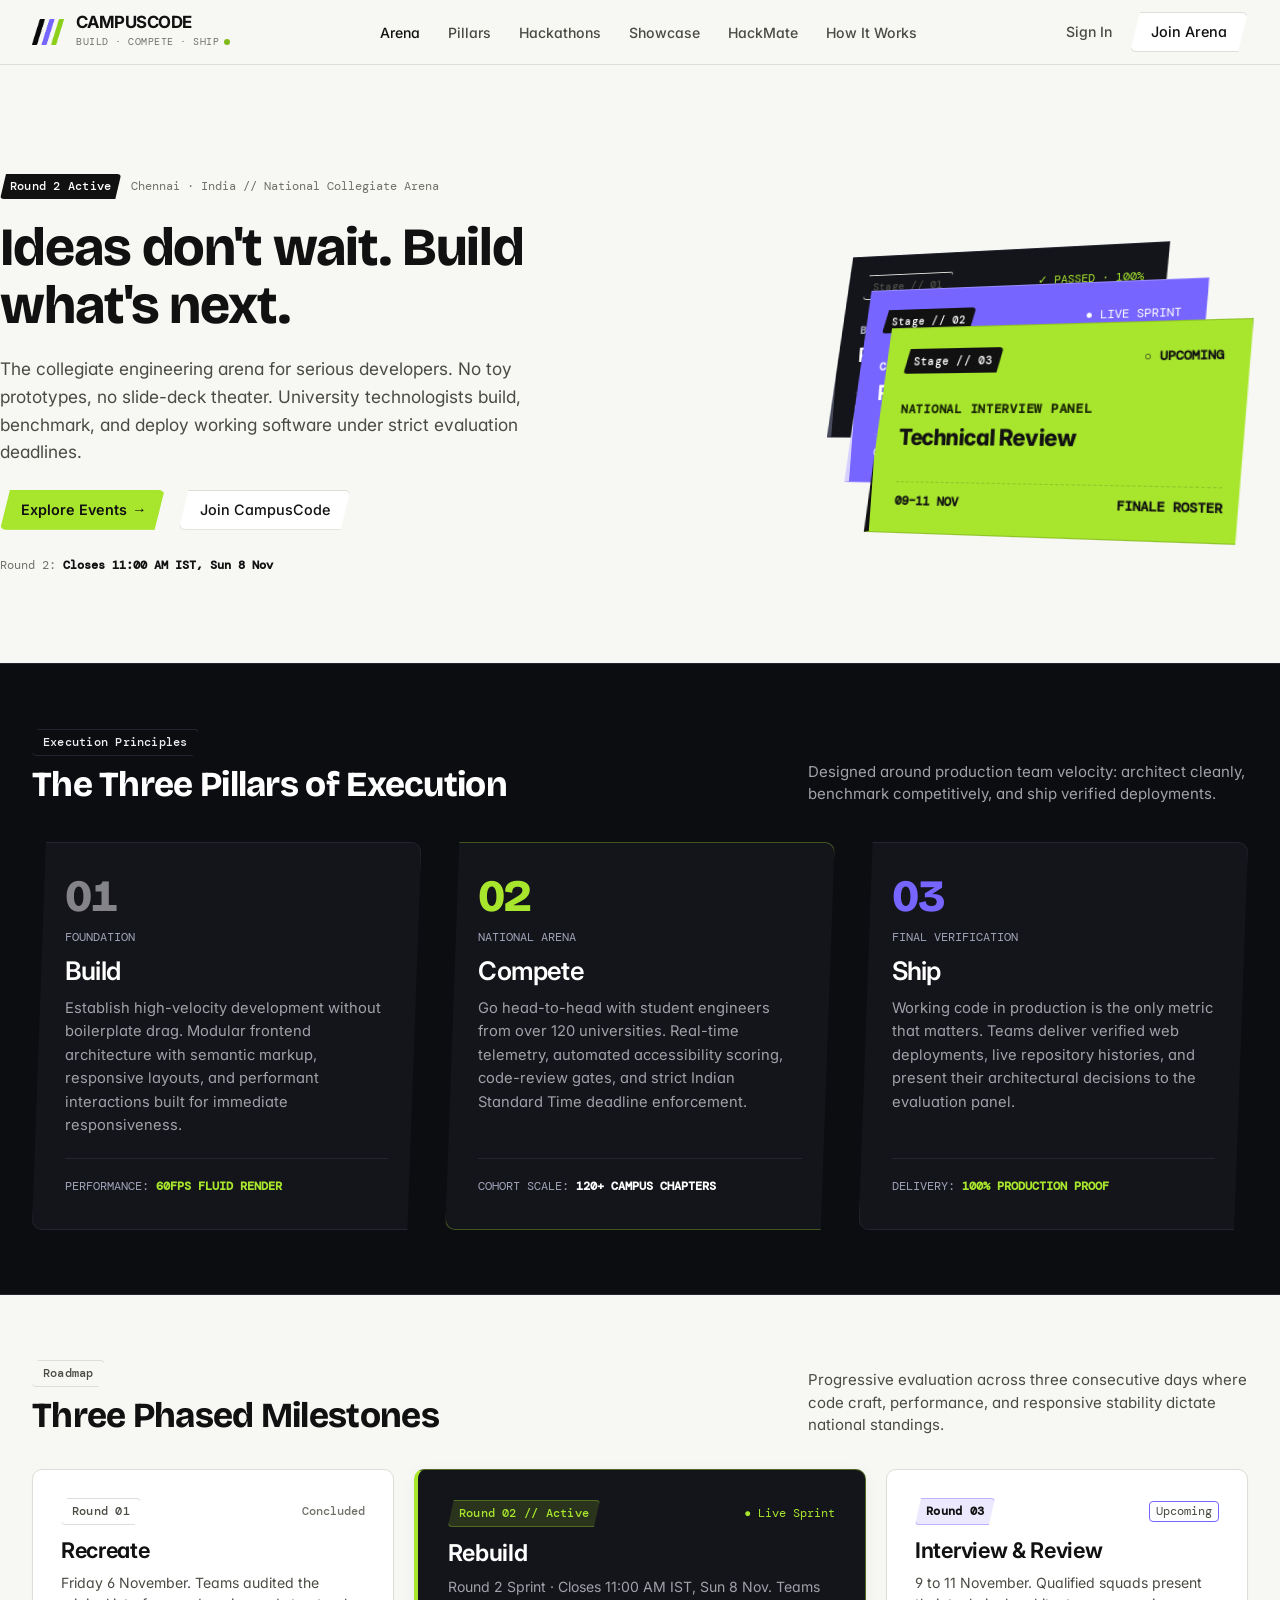
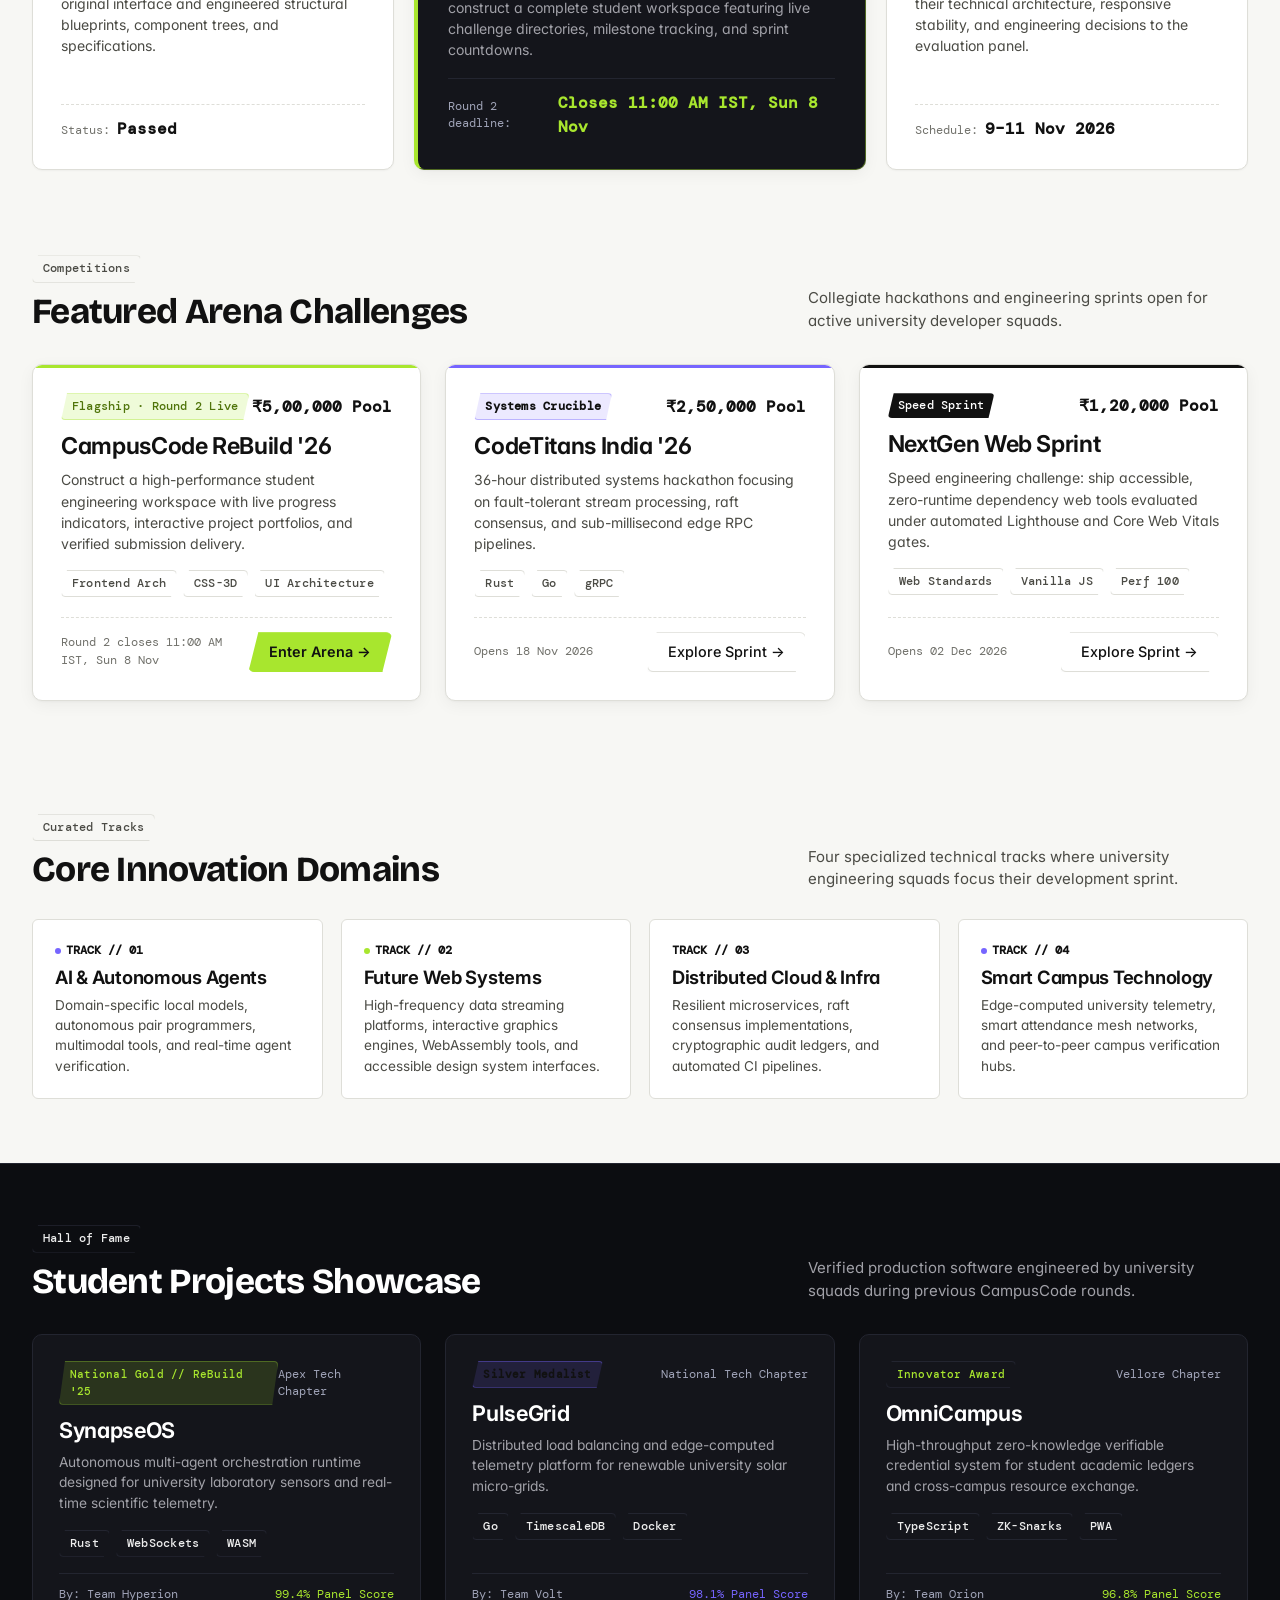
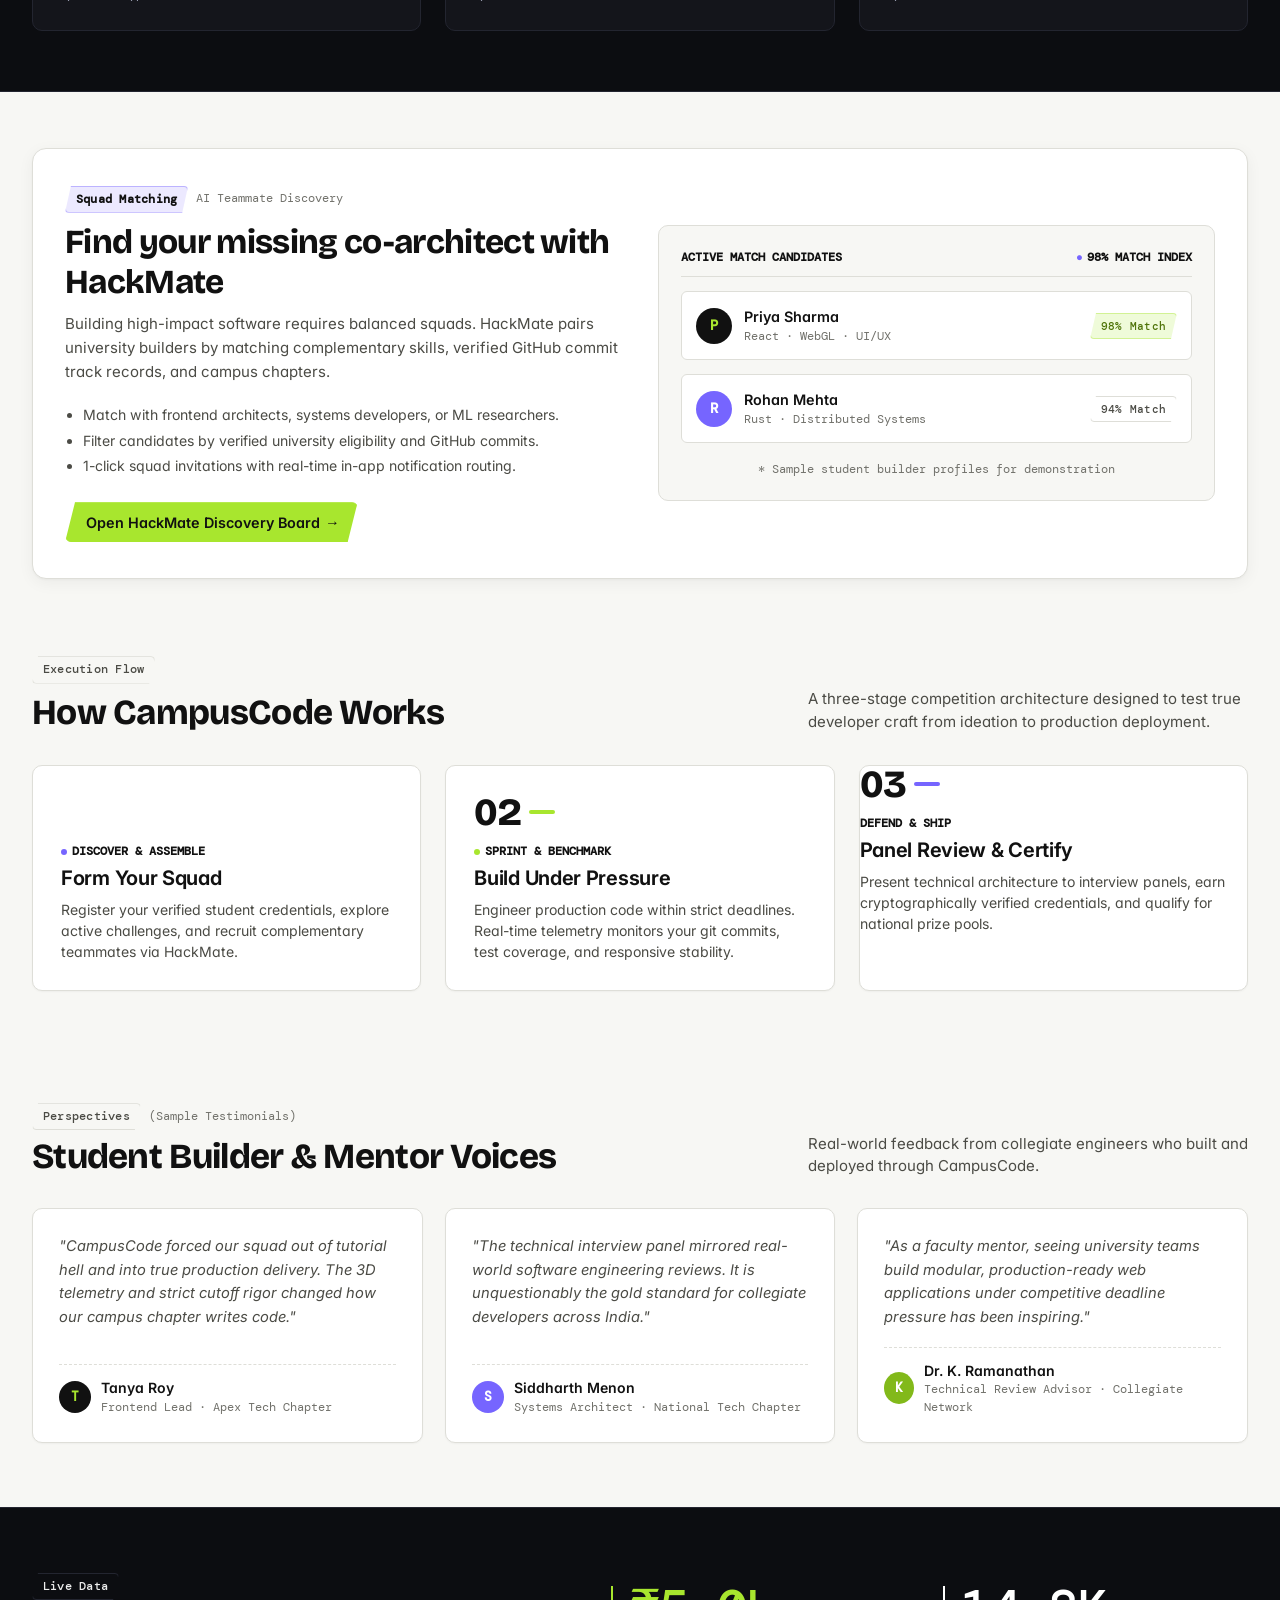
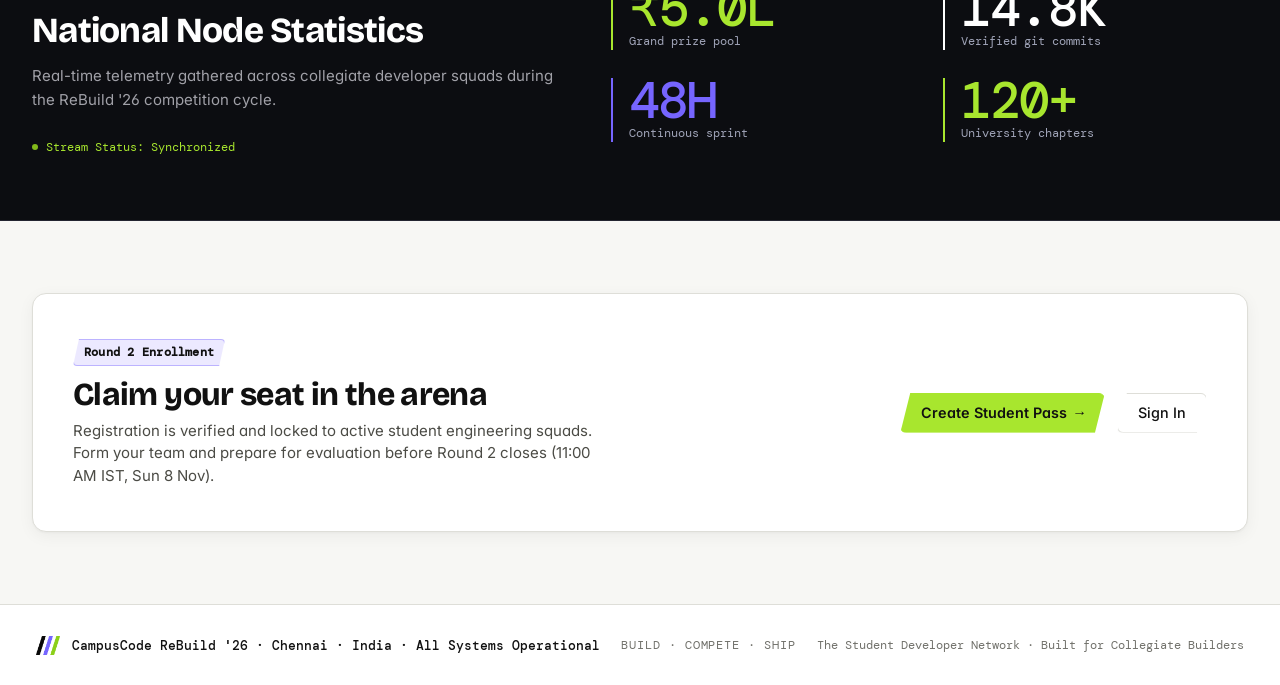
==== commit 9dfb74ad: "fix(unslop): execute unslop pass - remove colored glows, sentence case headings, eliminate greeting " ====
--- a/index.html
+++ b/index.html
@@ -106,7 +106,7 @@
           </div>
 
           <h1 class="hero-title-giant">
-            IDEAS DON'T WAIT. BUILD WHAT'S NEXT.
+            Ideas don't wait. Build what's next.
           </h1>
 
           <p class="hero-lead-text">
--- a/css/styles.css
+++ b/css/styles.css
@@ -260,7 +260,7 @@
   background: rgba(118, 101, 255, 0.16);
   border: 1px solid rgba(118, 101, 255, 0.4);
   border-left: 4px solid var(--purple);
-  box-shadow: 0 8px 20px rgba(118, 101, 255, 0.12);
+  box-shadow: 0 8px 20px rgba(0, 0, 0, 0.08);
   top: 0;
   left: 0;
   transform: translate3d(0, 0, 0);
@@ -459,7 +459,7 @@
 
 .btn-lime:hover {
   background-color: #9fe223;
-  box-shadow: 0 4px 18px rgba(168, 230, 46, 0.35);
+  box-shadow: 0 4px 14px rgba(0, 0, 0, 0.16);
 }
 
 .btn-black {
@@ -1200,25 +1200,25 @@
   border-radius: var(--radius-pill);
   clip-path: var(--slash-clip-dock);
   box-shadow: var(--shadow-dock);
-  padding: 5px 8px;
+  padding: 4px 8px;
   display: flex;
   align-items: center;
   flex-wrap: nowrap;
   white-space: nowrap;
-  gap: 3px;
+  gap: 4px;
 }
 
 /* Smooth Sliding Lime Active Pill Indicator */
 .dock-indicator-glider {
   position: absolute;
-  top: 5px;
+  top: 4px;
   left: 0;
-  height: calc(100% - 10px);
+  height: calc(100% - 8px);
   width: 0;
   background: var(--lime);
   border-radius: var(--radius-xs);
   clip-path: var(--slash-clip-dock-item);
-  box-shadow: 0 0 18px rgba(168, 230, 46, 0.42), 0 2px 6px rgba(0, 0, 0, 0.25);
+  box-shadow: 0 2px 8px rgba(0, 0, 0, 0.28);
   pointer-events: none;
   z-index: 1;
   opacity: 0;
@@ -1388,18 +1388,11 @@
 .form-input:focus {
   outline: none;
   border-color: var(--black);
-  box-shadow: 0 0 0 3px rgba(168, 230, 46, 0.28);
-}
-
-/* Pulse on Activity Unread Counter */
-@keyframes badgeSubtlePulse {
-  0% { transform: scale(1); }
-  50% { transform: scale(1.08); }
-  100% { transform: scale(1); }
+  box-shadow: 0 0 0 1px var(--black), 0 2px 6px rgba(0, 0, 0, 0.06);
 }
 
 #activity-unread-count {
-  animation: badgeSubtlePulse 2.4s ease-in-out infinite;
+  display: inline-flex;
 }
 
 /* Profile Popover & Activity Center Modal */
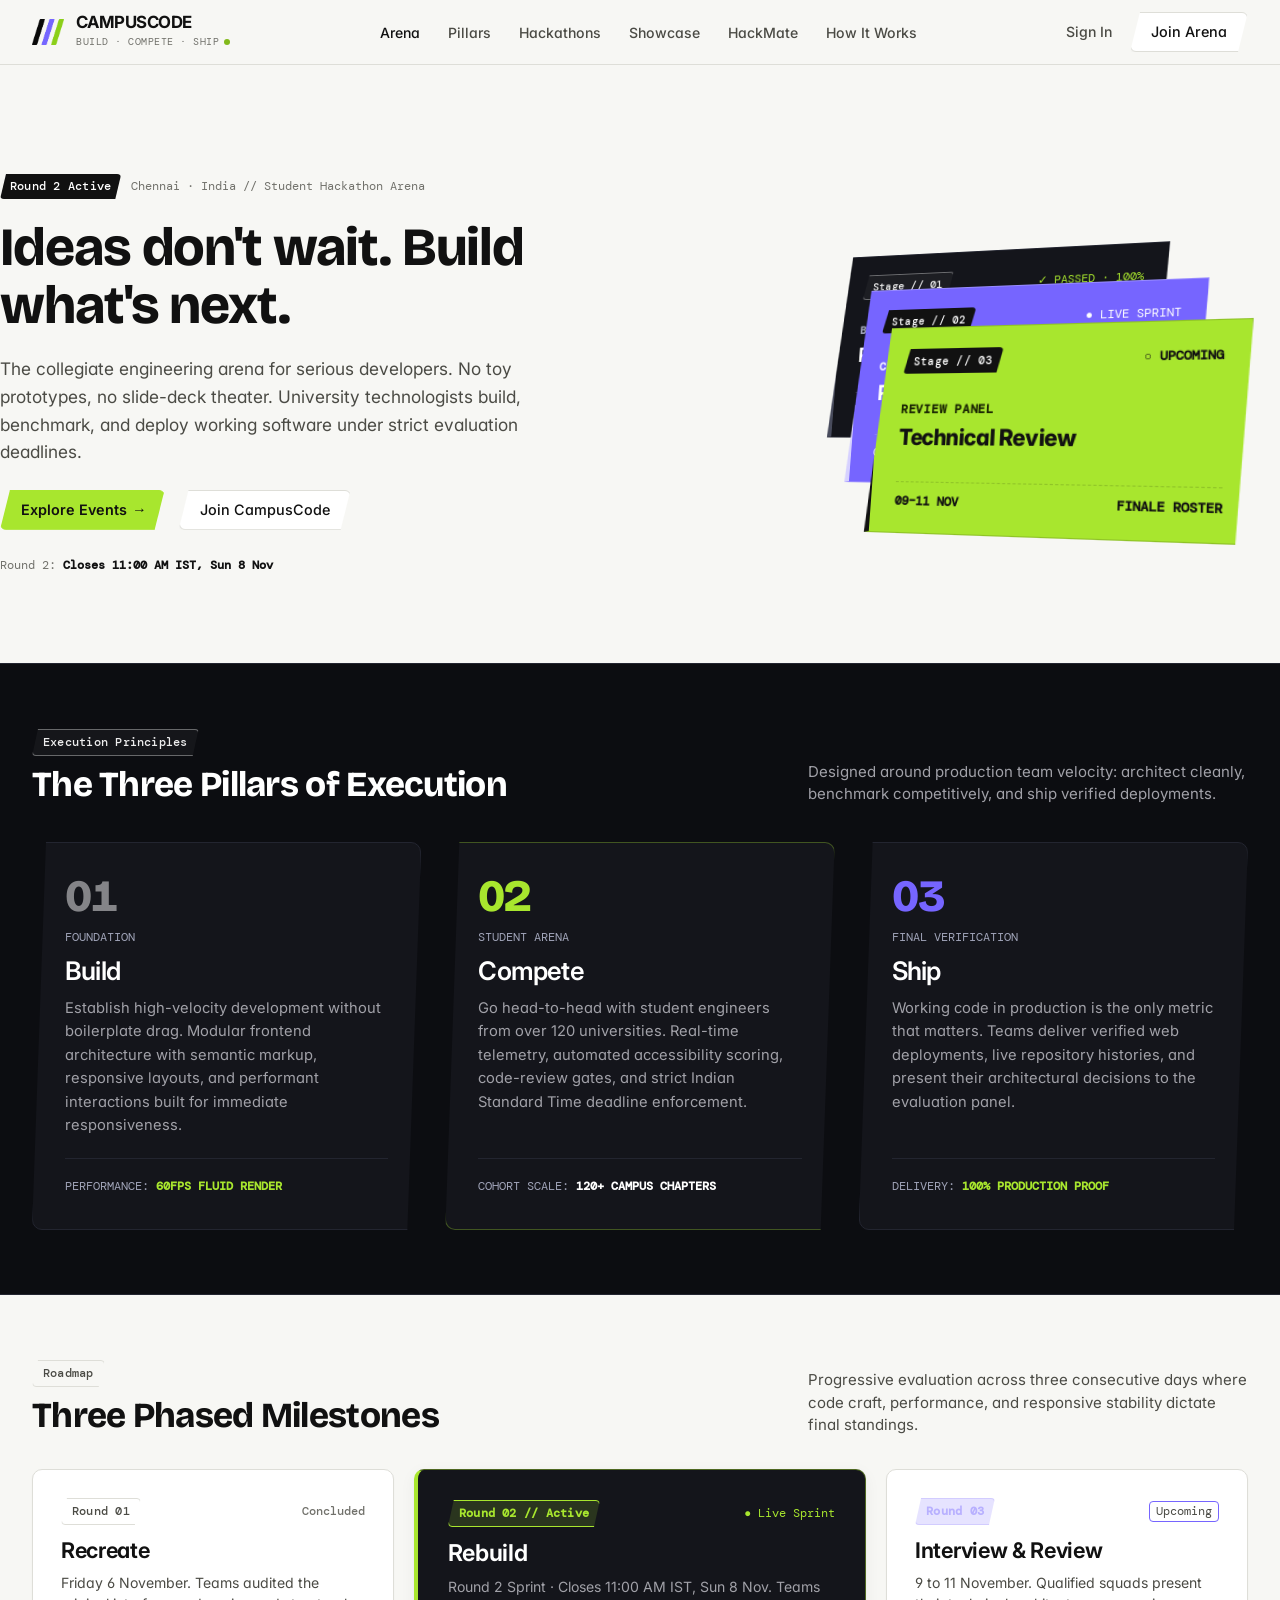
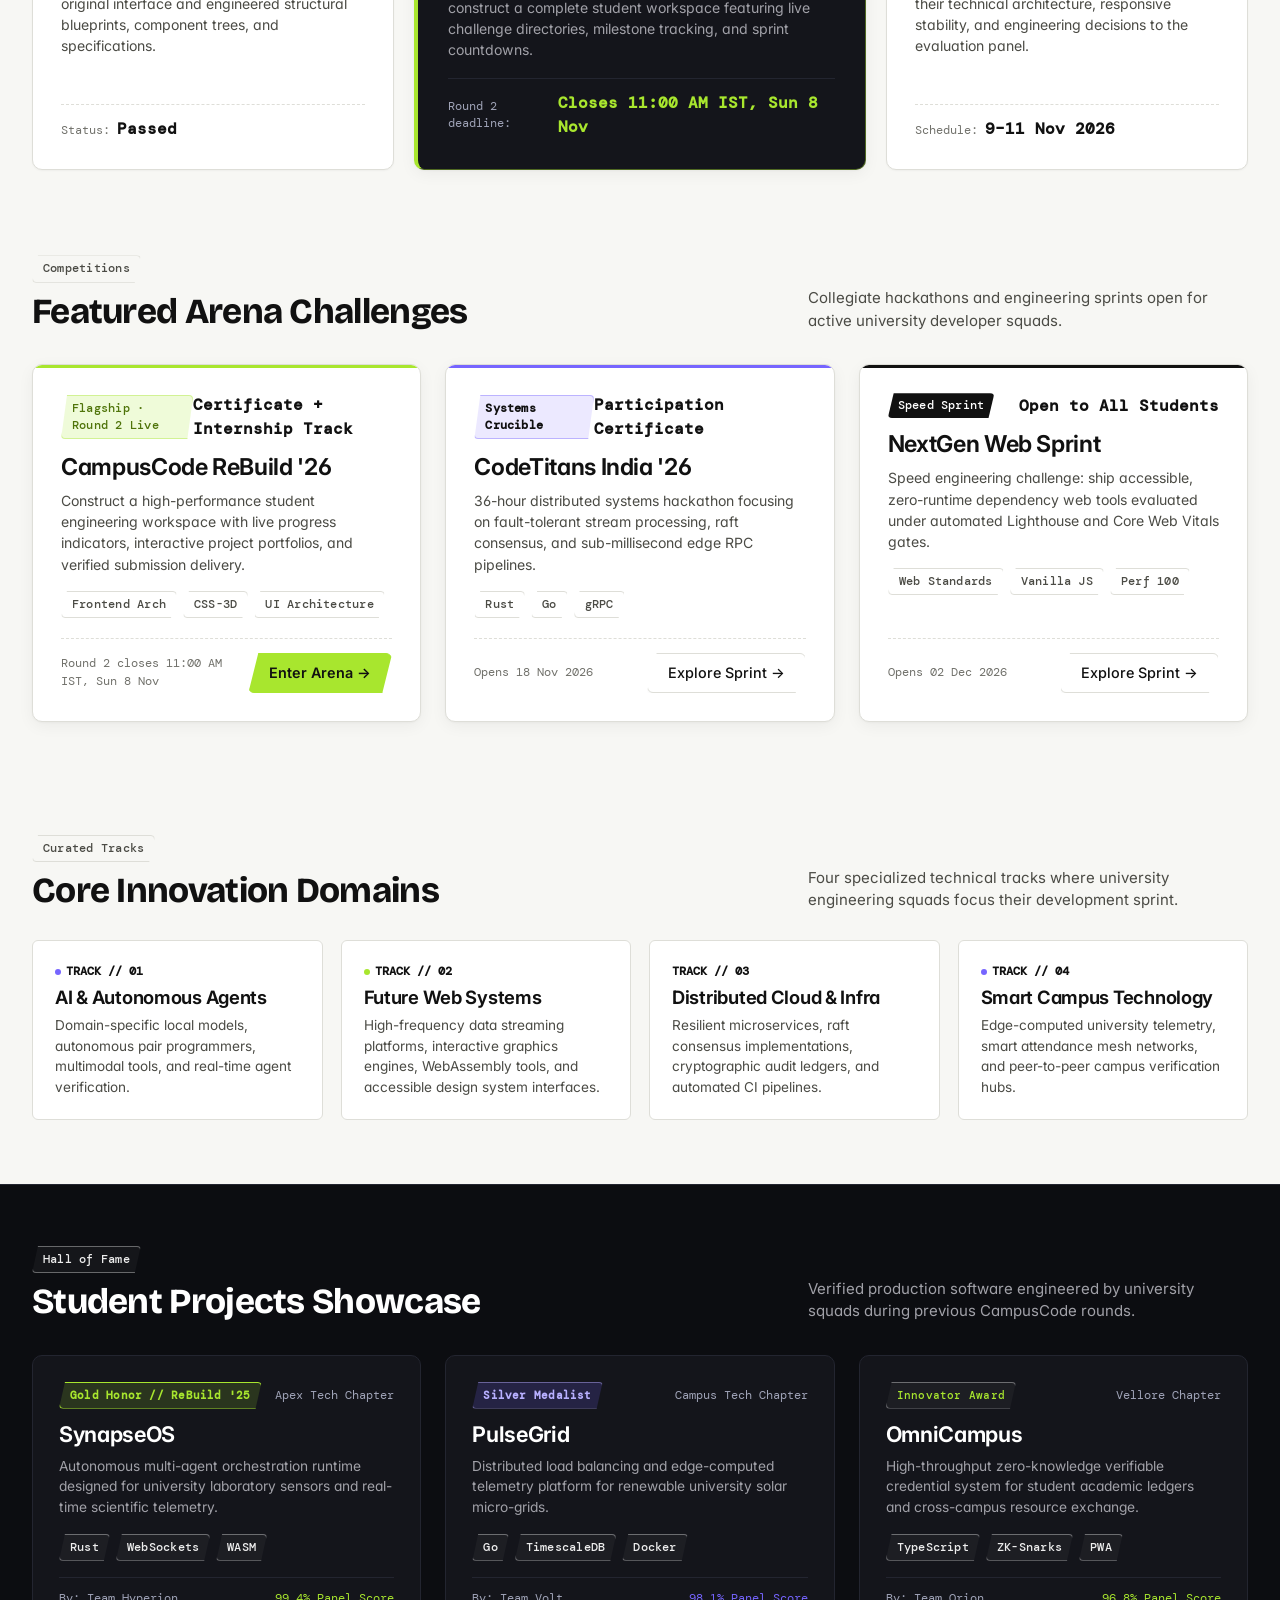
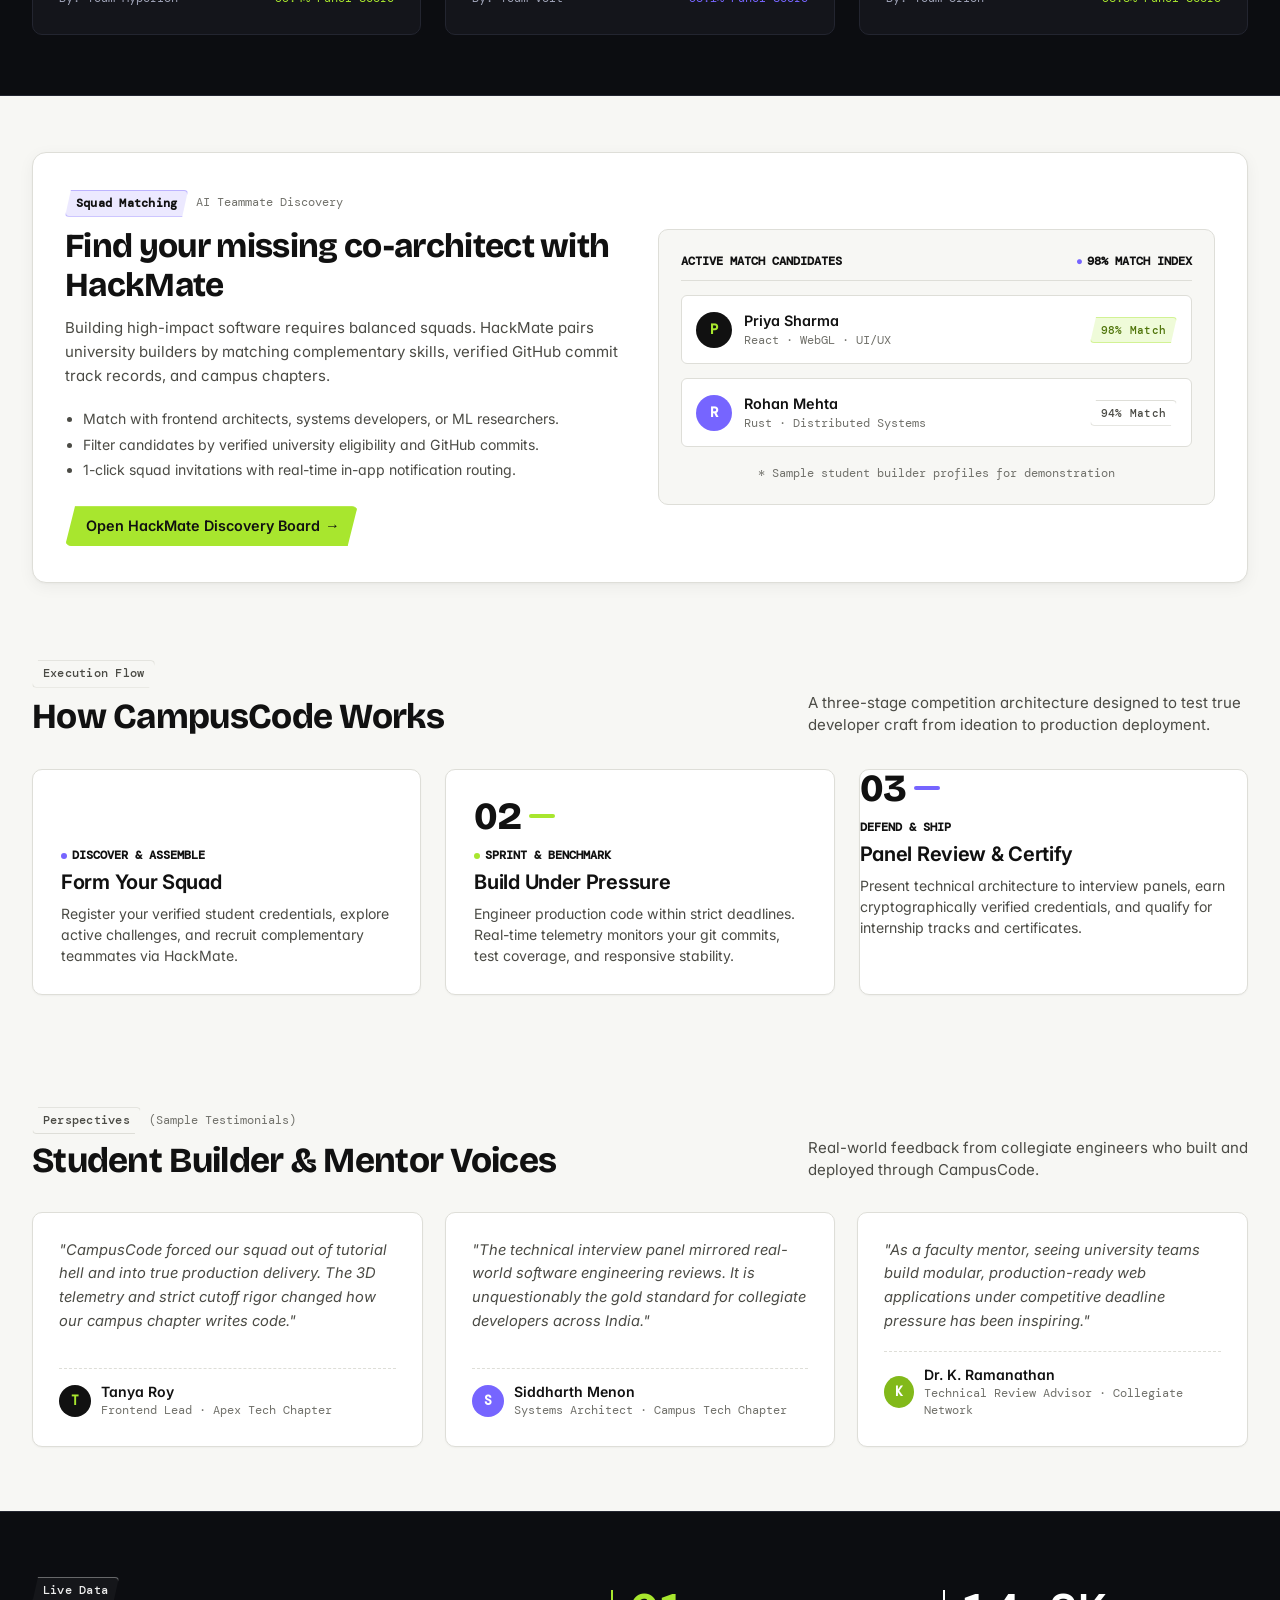
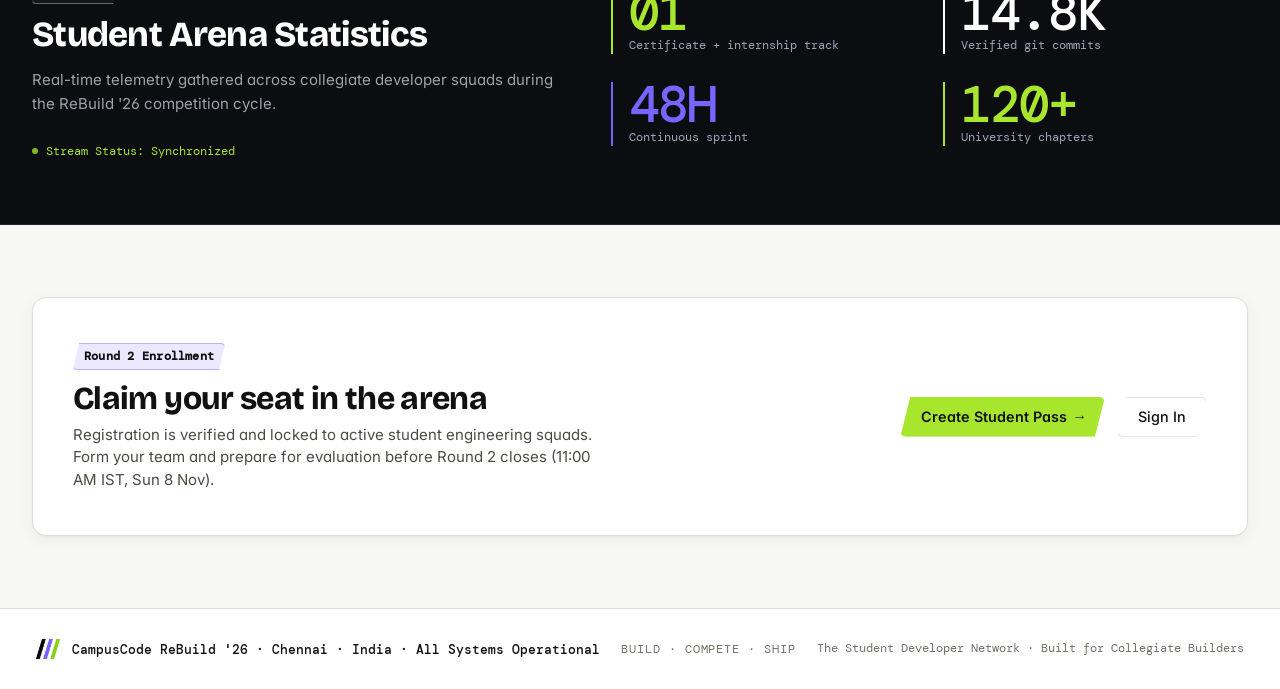
==== commit 8ac34c17: "fix(copy): align with event brief - eliminate prize money, remove national tags, and sync deadline" ====
--- a/index.html
+++ b/index.html
@@ -3,11 +3,11 @@
 <head>
   <meta charset="UTF-8">
   <meta name="viewport" content="width=device-width, initial-scale=1.0">
-  <title>CampusCode — ReBuild '26 National Arena | Build · Compete · Ship</title>
-  <meta name="description" content="CampusCode ReBuild '26 is the national collegiate hackathon arena. Join student engineering teams building high-impact software across three evaluation rounds.">
+  <title>CampusCode — ReBuild '26 Arena | Build · Compete · Ship</title>
+  <meta name="description" content="CampusCode ReBuild '26 is the student hackathon arena. Join student engineering teams building high-impact software across three evaluation rounds.">
   <meta name="theme-color" content="#f7f7f4">
-  <meta property="og:title" content="CampusCode — ReBuild '26 National Arena | Build · Compete · Ship">
-  <meta property="og:description" content="CampusCode ReBuild '26 is the national collegiate hackathon arena. Join student engineering teams building high-impact software across three evaluation rounds.">
+  <meta property="og:title" content="CampusCode — ReBuild '26 Arena | Build · Compete · Ship">
+  <meta property="og:description" content="CampusCode ReBuild '26 is the student hackathon arena. Join student engineering teams building high-impact software across three evaluation rounds.">
   <meta property="og:image" content="assets/campuscode-logo.png">
   <meta property="og:type" content="website">
   
@@ -101,7 +101,7 @@
           <div style="display: flex; align-items: center; gap: 10px; flex-wrap: wrap;">
             <span class="slash-badge slash-badge-black">Round 2 Active</span>
             <span class="mono" style="color: var(--text-muted); font-size: 0.78rem;">
-              Chennai · India // National Collegiate Arena
+              Chennai · India // Student Hackathon Arena
             </span>
           </div>
 
@@ -170,7 +170,7 @@
                 <span class="mono slab-status-text" style="color: #111111; font-weight: 600; font-size: 0.74rem;">○ UPCOMING</span>
               </div>
               <div class="slab-content-core">
-                <div class="mono slab-eyebrow" style="color: #1a2603; font-size: 0.76rem; font-weight: 700;">NATIONAL INTERVIEW PANEL</div>
+                <div class="mono slab-eyebrow" style="color: #1a2603; font-size: 0.76rem; font-weight: 700;">REVIEW PANEL</div>
                 <div class="slab-title-text" style="font-size: 1.32rem; font-weight: 800; color: var(--black);">Technical Review</div>
               </div>
               <div class="slab-footer-row mono" style="font-size: 0.76rem; color: #111111; font-weight: 600; display: flex; justify-content: space-between;">
@@ -220,7 +220,7 @@
           <article class="pillar-monolith-card" style="border-color: rgba(168, 230, 46, 0.3);">
             <div>
               <div class="display-numeral-giant numeral-lime" style="font-size: 2.8rem; margin-bottom: 12px;">02</div>
-              <div class="pillar-lead-tag">NATIONAL ARENA</div>
+              <div class="pillar-lead-tag">STUDENT ARENA</div>
               <h3 class="pillar-title-large">Compete</h3>
               <p class="pillar-body-text">
                 Go head-to-head with student engineers from over 120 universities. Real-time telemetry, automated accessibility scoring, code-review gates, and strict Indian Standard Time deadline enforcement.
@@ -262,7 +262,7 @@
             <h2 style="font-size: 2.2rem;">Three Phased Milestones</h2>
           </div>
           <p style="color: var(--text-secondary); max-width: 440px; font-size: 0.94rem;">
-            Progressive evaluation across three consecutive days where code craft, performance, and responsive stability dictate national standings.
+            Progressive evaluation across three consecutive days where code craft, performance, and responsive stability dictate final standings.
           </p>
         </div>
 
@@ -327,7 +327,7 @@
     </section>
 
     <!-- ====================================================================
-         BAND 4 (LIGHT): Featured National Hackathons
+         BAND 4 (LIGHT): Featured Arena Challenges
          ==================================================================== -->
     <section class="band-light" id="hackathons" style="padding-top: 20px;">
       <div class="band-container">
@@ -349,7 +349,7 @@
             <div>
               <div style="display: flex; justify-content: space-between; align-items: center; margin-bottom: 12px;">
                 <span class="slash-badge slash-badge-lime">Flagship · Round 2 Live</span>
-                <span class="mono" style="font-weight: 600; color: var(--black);">₹5,00,000 Pool</span>
+                <span class="mono" style="font-weight: 600; color: var(--black);">Certificate + Internship Track</span>
               </div>
               <h3 style="font-size: 1.45rem; margin-bottom: 8px;">CampusCode ReBuild '26</h3>
               <p style="font-size: 0.88rem; color: var(--text-secondary); line-height: 1.5; margin-bottom: 16px;">
@@ -373,7 +373,7 @@
             <div>
               <div style="display: flex; justify-content: space-between; align-items: center; margin-bottom: 12px;">
                 <span class="slash-badge slash-badge-purple">Systems Crucible</span>
-                <span class="mono" style="font-weight: 600; color: var(--black);">₹2,50,000 Pool</span>
+                <span class="mono" style="font-weight: 600; color: var(--black);">Participation Certificate</span>
               </div>
               <h3 style="font-size: 1.45rem; margin-bottom: 8px;">CodeTitans India '26</h3>
               <p style="font-size: 0.88rem; color: var(--text-secondary); line-height: 1.5; margin-bottom: 16px;">
@@ -397,7 +397,7 @@
             <div>
               <div style="display: flex; justify-content: space-between; align-items: center; margin-bottom: 12px;">
                 <span class="slash-badge slash-badge-black">Speed Sprint</span>
-                <span class="mono" style="font-weight: 600; color: var(--black);">₹1,20,000 Pool</span>
+                <span class="mono" style="font-weight: 600; color: var(--black);">Open to All Students</span>
               </div>
               <h3 style="font-size: 1.45rem; margin-bottom: 8px;">NextGen Web Sprint</h3>
               <p style="font-size: 0.88rem; color: var(--text-secondary); line-height: 1.5; margin-bottom: 16px;">
@@ -488,7 +488,7 @@
           <article style="background: var(--black-surface); border: 1px solid var(--black-border); border-radius: var(--radius-md); padding: 26px; display: flex; flex-direction: column; justify-content: space-between;">
             <div>
               <div style="display: flex; justify-content: space-between; align-items: center; margin-bottom: 12px;">
-                <span class="slash-badge slash-badge-lime" style="font-size: 0.7rem;">National Gold // ReBuild '25</span>
+                <span class="slash-badge slash-badge-lime" style="font-size: 0.7rem;">Gold Honor // ReBuild '25</span>
                 <span class="mono" style="font-size: 0.72rem; color: var(--text-on-black-muted);">Apex Tech Chapter</span>
               </div>
               <h3 style="font-size: 1.35rem; color: #ffffff; margin-bottom: 8px;">SynapseOS</h3>
@@ -512,7 +512,7 @@
             <div>
               <div style="display: flex; justify-content: space-between; align-items: center; margin-bottom: 12px;">
                 <span class="slash-badge slash-badge-purple" style="font-size: 0.7rem;">Silver Medalist</span>
-                <span class="mono" style="font-size: 0.72rem; color: var(--text-on-black-muted);">National Tech Chapter</span>
+                <span class="mono" style="font-size: 0.72rem; color: var(--text-on-black-muted);">Campus Tech Chapter</span>
               </div>
               <h3 style="font-size: 1.35rem; color: #ffffff; margin-bottom: 8px;">PulseGrid</h3>
               <p style="font-size: 0.86rem; color: var(--text-on-black-secondary); line-height: 1.5; margin-bottom: 16px;">
@@ -672,7 +672,7 @@
             <div class="mono" style="font-size: 0.72rem; color: var(--black); font-weight: 600; margin-bottom: 6px;">DEFEND &amp; SHIP</div>
             <h3 style="font-size: 1.25rem; margin-bottom: 8px;">Panel Review &amp; Certify</h3>
             <p style="font-size: 0.88rem; color: var(--text-secondary); line-height: 1.5;">
-              Present technical architecture to interview panels, earn cryptographically verified credentials, and qualify for national prize pools.
+              Present technical architecture to interview panels, earn cryptographically verified credentials, and qualify for internship tracks and certificates.
             </p>
           </div>
 
@@ -721,7 +721,7 @@
               <div style="width: 32px; height: 32px; background: var(--purple); color: #ffffff; border-radius: 50%; display: flex; align-items: center; justify-content: center; font-family: var(--font-mono); font-weight: 700; font-size: 0.8rem;">S</div>
               <div>
                 <div style="font-size: 0.88rem; font-weight: 600;">Siddharth Menon</div>
-                <div class="mono" style="font-size: 0.72rem; color: var(--text-muted);">Systems Architect · National Tech Chapter</div>
+                <div class="mono" style="font-size: 0.72rem; color: var(--text-muted);">Systems Architect · Campus Tech Chapter</div>
               </div>
             </div>
           </div>
@@ -751,7 +751,7 @@
         <div>
           <span class="slash-badge slash-badge-ghost" style="margin-bottom: 10px;">Live Data</span>
           <h2 style="font-size: 2.2rem; color: #ffffff; margin-bottom: 12px;">
-            National Node Statistics
+            Student Arena Statistics
           </h2>
           <p style="color: var(--text-on-black-secondary); font-size: 0.94rem; line-height: 1.6; margin-bottom: 20px;">
             Real-time telemetry gathered across collegiate developer squads during the ReBuild '26 competition cycle.
@@ -764,8 +764,8 @@
 
         <div class="telemetry-stats-grid">
           <div style="border-left: 2px solid var(--lime); padding-left: 16px;">
-            <div class="display-numeral-giant numeral-lime" style="font-size: 3.2rem;">₹5.0L</div>
-            <div class="mono" style="font-size: 0.75rem; color: var(--text-on-black-muted);">Grand prize pool</div>
+            <div class="display-numeral-giant numeral-lime" style="font-size: 3.2rem;">01</div>
+            <div class="mono" style="font-size: 0.75rem; color: var(--text-on-black-muted);">Certificate + internship track</div>
           </div>
           <div style="border-left: 2px solid #ffffff; padding-left: 16px;">
             <div class="display-numeral-giant" style="font-size: 3.2rem; color: #ffffff;">14.8K</div>
--- a/css/styles.css
+++ b/css/styles.css
@@ -240,7 +240,7 @@
   z-index: 1;
   transform-style: preserve-3d;
   transform: rotateX(12deg) rotateY(-16deg) rotateZ(2.5deg);
-  opacity: 0.85;
+  opacity: 1;
   will-change: transform;
   transition: transform 200ms ease-out;
   flex-shrink: 0;
@@ -257,25 +257,45 @@
 .overview-slab-item-purple {
   width: 190px;
   height: 65px;
-  background: rgba(118, 101, 255, 0.16);
-  border: 1px solid rgba(118, 101, 255, 0.4);
-  border-left: 4px solid var(--purple);
-  box-shadow: 0 8px 20px rgba(0, 0, 0, 0.08);
+  background: #7665ff;
+  border-left: 4px solid rgba(255, 255, 255, 0.9);
+  filter: drop-shadow(4px 5px 0px #4332bf);
+  box-shadow: 0 10px 24px rgba(118, 101, 255, 0.22);
   top: 0;
   left: 0;
   transform: translate3d(0, 0, 0);
 }
 
+.overview-slab-item-purple::after {
+  content: "";
+  position: absolute;
+  inset: 0;
+  border-bottom: 5px solid #3d2cb0;
+  border-right: 5px solid #3d2cb0;
+  clip-path: inherit;
+  pointer-events: none;
+}
+
 .overview-slab-item-black {
   width: 210px;
   height: 70px;
-  background: rgba(16, 17, 22, 0.08);
-  border: 1px solid rgba(16, 17, 22, 0.18);
-  border-left: 4px solid var(--lime-dark);
-  box-shadow: 0 10px 24px rgba(0, 0, 0, 0.08);
+  background: #111111;
+  border-left: 4px solid var(--lime);
+  filter: drop-shadow(4px 5px 0px #040406);
+  box-shadow: 0 14px 28px rgba(0, 0, 0, 0.35);
   top: 18px;
   left: 24px;
   transform: translate3d(0, 0, 20px);
+}
+
+.overview-slab-item-black::after {
+  content: "";
+  position: absolute;
+  inset: 0;
+  border-bottom: 5px solid #000000;
+  border-right: 5px solid #000000;
+  clip-path: inherit;
+  pointer-events: none;
 }
 
 @media (max-width: 860px) {
@@ -543,10 +563,17 @@
   border: 1px solid rgba(168, 230, 46, 0.4);
 }
 
-.band-black .slash-badge-lime {
+/* Current round badge ("Round 02 // Current Position") on dark surfaces */
+.band-black .slash-badge-lime,
+.auth-split-left-band .slash-badge-lime,
+.rounds-summary-grid .slash-badge-lime,
+.hero-stage-3d-wrapper .slash-badge-lime,
+.stage-active-centerpiece .slash-badge-lime,
+.track-segment-2 .slash-badge-lime {
   background: rgba(168, 230, 46, 0.15);
-  color: var(--lime);
-  border: 1px solid rgba(168, 230, 46, 0.3);
+  color: #a8e62e;
+  border: 1px solid #a8e62e;
+  font-weight: 600;
 }
 
 .slash-badge-black {
@@ -561,11 +588,19 @@
   border: 1px solid rgba(118, 101, 255, 0.4);
 }
 
-.rounds-summary-grid .slash-badge-lime,
-.hero-stage-3d-wrapper .slash-badge-lime {
-  background: rgba(168, 230, 46, 0.15);
-  color: var(--lime);
-  border: 1px solid rgba(168, 230, 46, 0.3);
+/* Purple-tinted badges ("Round 03", "Upcoming") on dark surfaces */
+.band-black .slash-badge-purple,
+.auth-split-left-band .slash-badge-purple,
+.rounds-summary-grid .slash-badge-purple,
+.hero-stage-3d-wrapper .slash-badge-purple,
+.track-stage-block .slash-badge-purple,
+.track-segment-3 .slash-badge-purple,
+.carousel-card-3d .slash-badge-purple,
+.carousel-card-face .slash-badge-purple {
+  background: rgba(118, 101, 255, 0.18);
+  color: #b8b0ff;
+  border: 1px solid rgba(184, 176, 255, 0.45);
+  font-weight: 600;
 }
 
 .slash-badge-ghost {
@@ -574,8 +609,15 @@
   color: var(--text-secondary);
 }
 
-.band-black .slash-badge-ghost {
-  border-color: var(--black-border);
+/* Neutral ghost badges, labels and "Progression Track" on dark surfaces */
+.band-black .slash-badge-ghost,
+.auth-split-left-band .slash-badge-ghost,
+.hero-slab .slash-badge-ghost,
+.track-stage-block .slash-badge-ghost,
+.carousel-card-face .slash-badge-ghost,
+.overview-track-band .slash-badge-ghost {
+  background: rgba(255, 255, 255, 0.04);
+  border: 1px solid rgba(255, 255, 255, 0.35);
   color: #ededed;
 }
 
@@ -1585,10 +1627,6 @@
     transition: none !important;
   }
 
-  .overview-3d-slab-pair {
-    display: none !important;
-  }
-
   .campus-toast {
     animation: none !important;
     transition: none !important;
